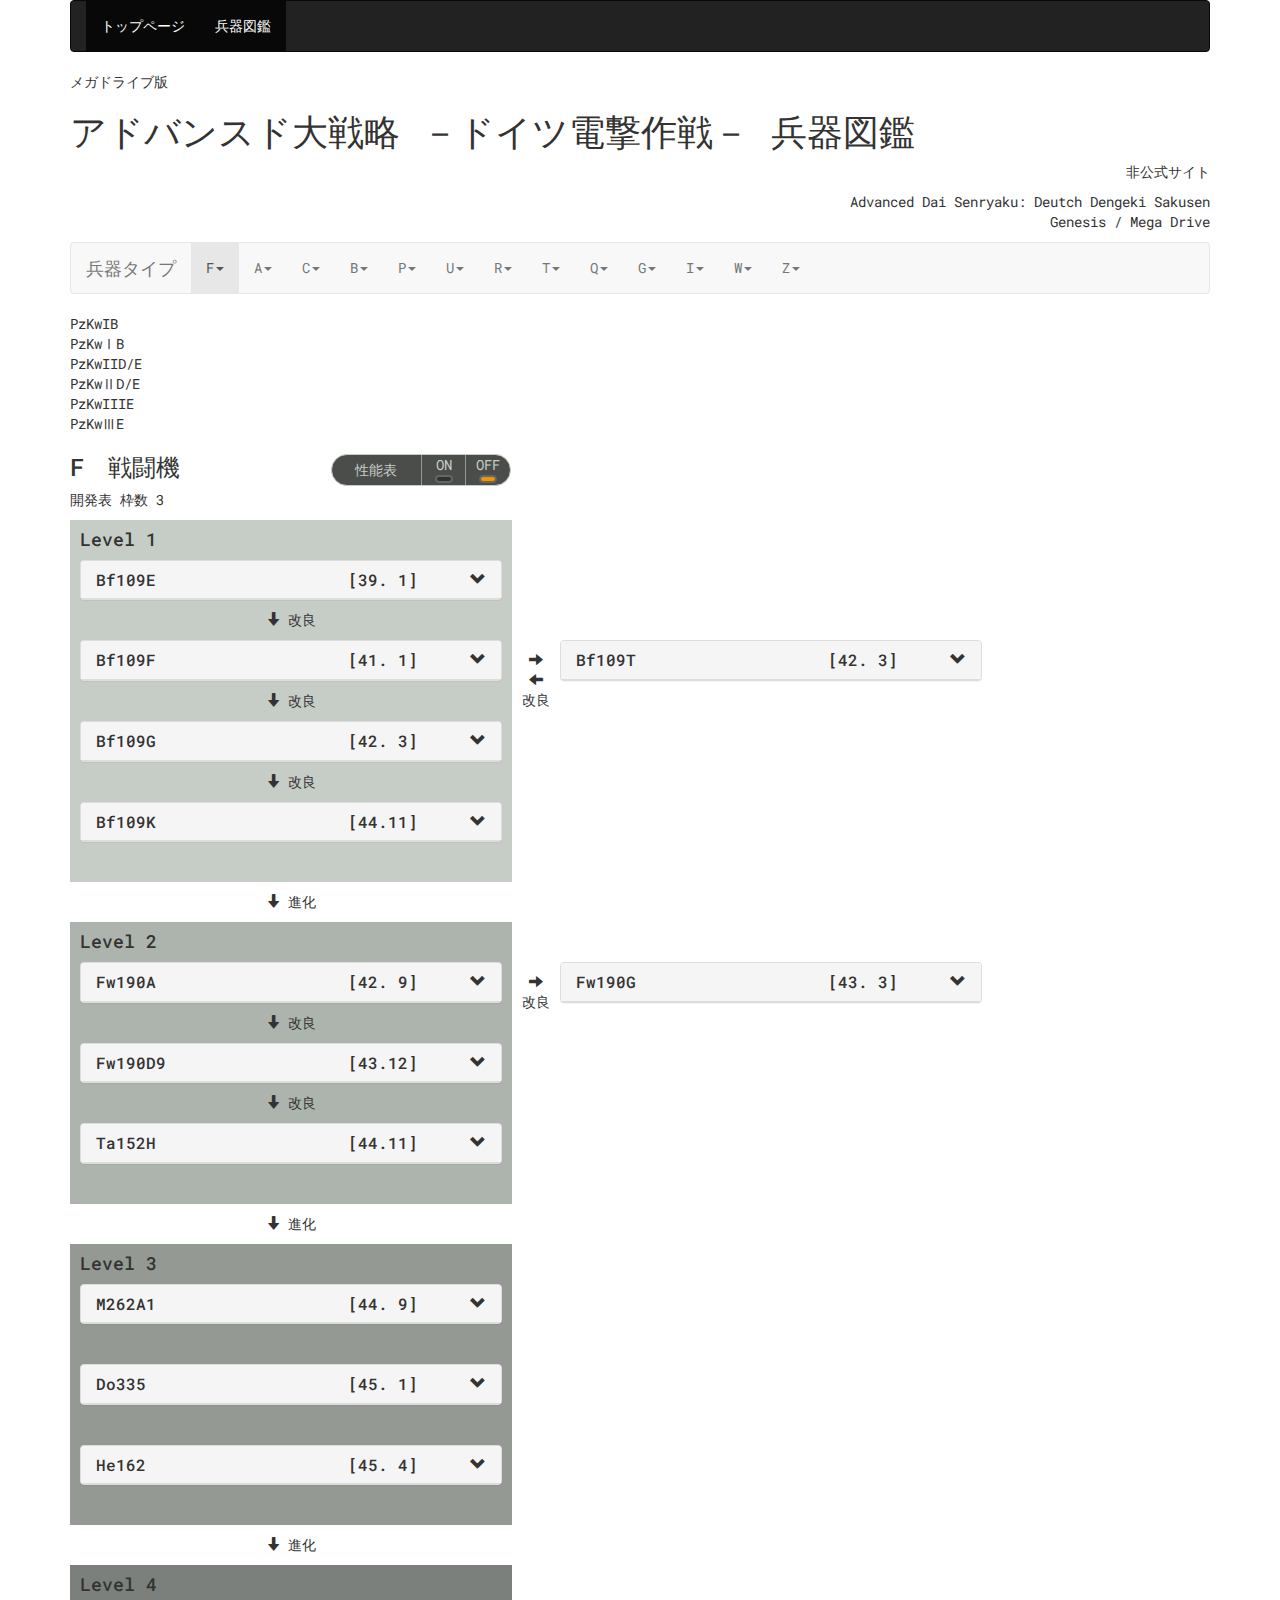
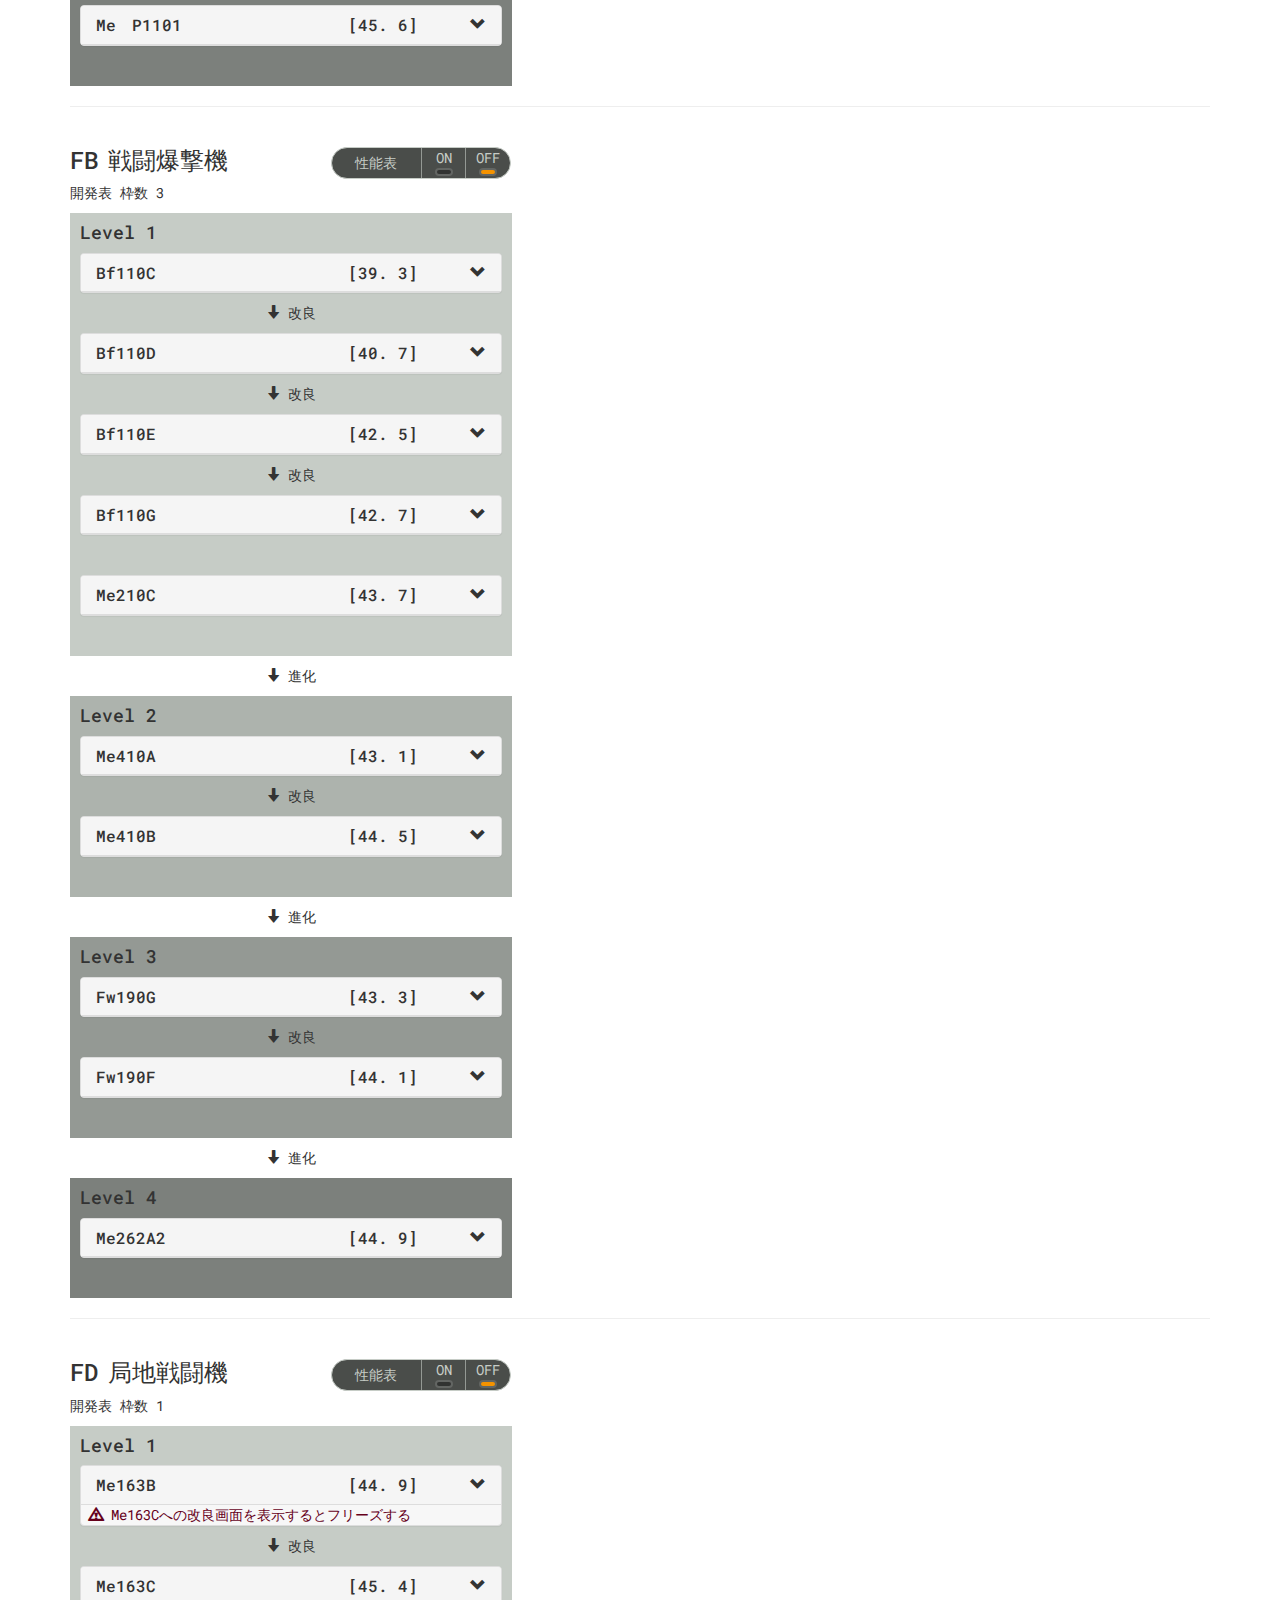
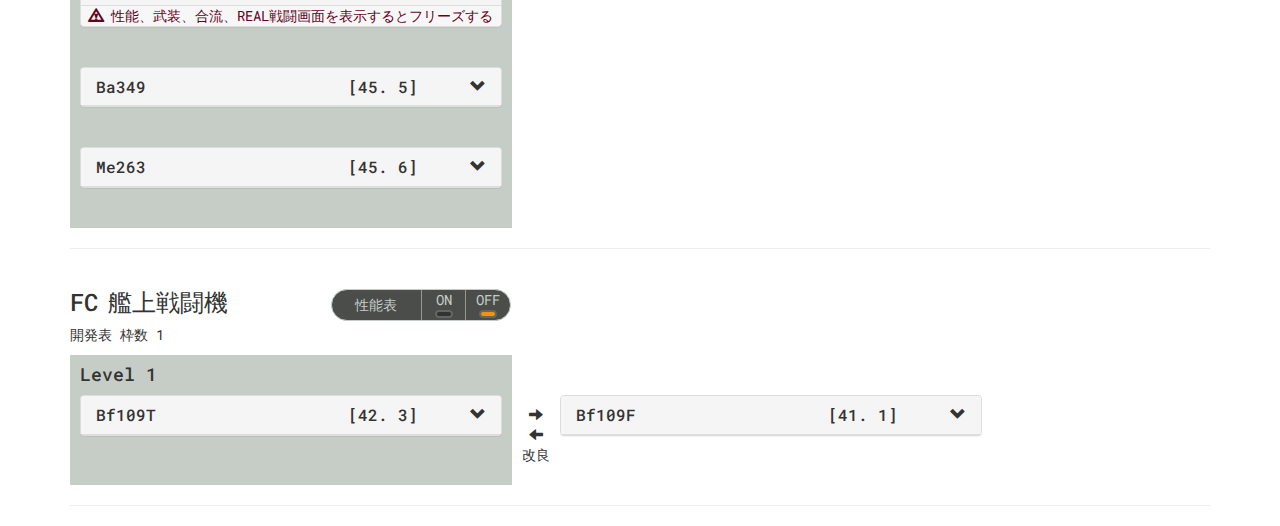
==== index.html @ f9843679 "add global nav" ====
<!DOCTYPE html>
<html lang="ja">
  <head>
    <meta charset="utf-8">
    <meta http-equiv="X-UA-Compatible" content="IE=edge">
    <meta name="viewport" content="width=device-width, initial-scale=1">
    <title>アドバンスド大戦略&nbsp;－ドイツ電撃作戦－&nbsp;兵器図鑑</title>

    <!-- Bootstrap -->
    <!--<link href="css/bootstrap.min.css" rel="stylesheet">-->
    <!-- Latest compiled and minified CSS -->
    <link rel="stylesheet" href="https://maxcdn.bootstrapcdn.com/bootstrap/3.3.7/css/bootstrap.min.css" integrity="sha384-BVYiiSIFeK1dGmJRAkycuHAHRg32OmUcww7on3RYdg4Va+PmSTsz/K68vbdEjh4u" crossorigin="anonymous">
    <!-- Optional theme -->
    <link rel="stylesheet" href="https://maxcdn.bootstrapcdn.com/bootstrap/3.3.7/css/bootstrap-theme.min.css" integrity="sha384-rHyoN1iRsVXV4nD0JutlnGaslCJuC7uwjduW9SVrLvRYooPp2bWYgmgJQIXwl/Sp" crossorigin="anonymous">

    <!-- HTML5 shim and Respond.js for IE8 support of HTML5 elements and media queries -->
    <!-- WARNING: Respond.js doesn't work if you view the page via file:// -->
    <!--[if lt IE 9]>
      <script src="https://oss.maxcdn.com/html5shiv/3.7.3/html5shiv.min.js"></script>
      <script src="https://oss.maxcdn.com/respond/1.4.2/respond.min.js"></script>
    <![endif]-->

    <!-- Google Fonts -->
    <link href='https://fonts.googleapis.com/css?family=Roboto+Mono' rel='stylesheet' type='text/css'>

    <link rel="stylesheet" href="css/stylesheet.css">
  </head>
  <body>
    <header id="header" class="container">

      <nav class="navbar navbar-inverse">
        <div class="navbar-header">
          <button type="button" class="navbar-toggle" data-toggle="collapse" data-target="#maingnavi">
            <span class="sr-only">メニュー</span>
            <span class="icon-bar"></span>
            <span class="icon-bar"></span>
            <span class="icon-bar"></span>
          </button>
        </div>
        <div id="maingnavi" class="collapse navbar-collapse">
          <ul class="nav navbar-nav">
            <li class="active"><a href="#">トップページ</a></li>
            <li class="active"><a href="#">兵器図鑑</a></li>
          </ul>
        </div>
      </nav>

      <p>メガドライブ版<p>
      <h1>アドバンスド大戦略&nbsp;－ドイツ電撃作戦－&nbsp;兵器図鑑</h1>
      <p class="right">非公式サイト</p>
      <p class="right">Advanced Dai Senryaku: Deutch Dengeki Sakusen<br>
      Genesis / Mega Drive</p>
      <nav class="navbar navbar-default">
      <!-- <nav class="navbar navbar-inverse"> -->
        <div class="navbar-header">
          <button type="button" class="navbar-toggle" data-toggle="collapse" data-target="#gnavi">
            <span class="sr-only">メニュー</span>
            <span class="icon-bar"></span>
            <span class="icon-bar"></span>
            <span class="icon-bar"></span>
          </button>
          <!-- <a href="#" class="navbar-brand">兵器タイプ</a> -->
          <span class="navbar-brand">兵器タイプ</span>
        </div>
        <div id="gnavi" class="collapse navbar-collapse">
          <ul class="nav navbar-nav">
            <li class="active">
              <a href="#" class="dropdown-toggle" data-toggle="dropdown"><span class="weapon-tyoe">F</span><b class="caret"></b></a>
                <ul class="dropdown-menu">
                  <li><a href="./index.html#F"><span class="unit-type">F</span>戦闘機</a></li>
                  <li><a href="./index.html#FB"><span class="unit-type">FB</span>戦闘爆撃機</a></li>
                  <li><a href="./index.html#FD"><span class="unit-type">FD</span>局地戦闘機</a></li>
                  <li><a href="./index.html#FC"><span class="unit-type">FC</span>艦上戦闘機</a></li>
                </ul>
              </a>
            </li>
            <li>
              <a href="#" class="dropdown-toggle" data-toggle="dropdown"><span class="weapon-type">A</span><b class="caret"></b></a>
                <ul class="dropdown-menu">
                  <li><a href="./A.html#A"><span class="unit-type">A</span>攻撃機</a></li>
                  <li><a href="./A.html#AC"><span class="unit-type">AC</span>艦上攻撃機</a></li>
                  <li class="divider"></li>
                  <li><a href="./A.html#D"><span class="unit-type">D</span>急降下爆撃機</a></li>
                  <li class="divider"></li>
                  <li class="disabled"><a href="./A.html#V"><span class="unit-type">V</span>雷撃機</a></li>
                  <li class="disabled"><a href="./A.html#VC"><span class="unit-type">VC</span>艦上雷撃機</a></li>
                  <li class="divider"></li>
                  <li><a href="./A.html#H"><span class="unit-type">H</span>ヘリコプター</a></li>
                </ul>
              </a>
            </li>
            <li>
              <a href="#" class="dropdown-toggle" data-toggle="dropdown"><span class="weapon-tyoe">C</span><b class="caret"></b></a>
                <ul class="dropdown-menu">
                  <li><a href="./C.html#C"><span class="unit-type">C</span>輸送機</a></li>
                </ul>
              </a>
            </li>
            <li>
              <a href="#" class="dropdown-toggle" data-toggle="dropdown"><span class="weapon-tyoe">B</span><b class="caret"></b></a>
                <ul class="dropdown-menu">
                  <li><a href="./B.html#B"><span class="unit-type">B</span>爆撃機</a></li>
                  <li><a href="./B.html#BU"><span class="unit-type">BU</span>巡行ミサイル</a></li>
                  <li><a href="./B.html#BR"><span class="unit-type">BR</span>戦略ミサイル</a></li>
                </ul>
              </a>
            </li>
            <li>
              <a href="#" class="dropdown-toggle" data-toggle="dropdown"><span class="weapon-tyoe">P</span><b class="caret"></b></a>
                <ul class="dropdown-menu">
                  <li><a href="./P.html#S"><span class="unit-type">S</span>装甲車</a></li>
                  <li class="divider"></li>
                  <li><a href="./P.html#L"><span class="unit-type">L</span>軽戦車</a></li>
                  <li class="divider"></li>
                  <li><a href="./P.html#P"><span class="unit-type">P</span>戦車</a></li>
                  <li class="disabled"><a href="#PC"><span class="unit-type">PC</span>巡行戦車</a></li>
                  <li class="disabled"><a href="#PI"><span class="unit-type">PI</span>歩兵戦車</a></li>
                  <li><a href="./P.html#JP"><span class="unit-type">JP</span>駆逐戦車</a></li>
                  <li><a href="./P.html#PJ"><span class="unit-type">PJ</span>対戦車自走砲</a></li>
                  <li><a href="./P.html#PF"><span class="unit-type">PF</span>火炎放射戦車</a></li>
                  <li class="divider"></li>
                  <li><a href="./P.html#EP"><span class="unit-type">EP</span>装甲列車</a></li>
                </ul>
              </a>
            </li>
            <li>
              <a href="#" class="dropdown-toggle" data-toggle="dropdown"><span class="weapon-tyoe">U</span><b class="caret"></b></a>
                <ul class="dropdown-menu">
                  <li><a href="./U.html#UG"><span class="unit-type">UG</span>自走重歩兵砲</a></li>
                  <li><a href="./U.html#U"><span class="unit-type">U</span>自走カノン砲</a></li>
                  <li><a href="./U.html#UR"><span class="unit-type">UR</span>自走ロケット</a></li>
                </ul>
              </a>
            </li>
            <li>
              <a href="#" class="dropdown-toggle" data-toggle="dropdown"><span class="weapon-tyoe">R</span><b class="caret"></b></a>
                <ul class="dropdown-menu">
                  <li><a href="./R.html#R"><span class="unit-type">R</span>対空戦車</a></li>
                  <li><a href="./R.html#RU"><span class="unit-type">RU</span>自走高射砲</a></li>
                </ul>
              </a>
            </li>
            <li>
              <a href="#" class="dropdown-toggle" data-toggle="dropdown"><span class="weapon-tyoe">T</span><b class="caret"></b></a>
                <ul class="dropdown-menu">
                  <li><a href="./T.html#T"><span class="unit-type">T</span>輸送車</a></li>
                  <li><a href="./T.html#TH"><span class="unit-type">TH</span>補給車</a></li>
                  <li><a href="./T.html#TK"><span class="unit-type">TK</span>工作車</a></li>
                  <li class="divider"></li>
                  <li><a href="./T.html#E"><span class="unit-type">E</span>列車</a></li>
                </ul>
              </a>
            </li>
            <li>
              <a href="#" class="dropdown-toggle" data-toggle="dropdown"><span class="weapon-tyoe">Q</span><b class="caret"></b></a>
                <ul class="dropdown-menu">
                  <li><a href="./Q.html#QP"><span class="unit-type">QP</span>牽引対戦車砲</a></li>
                  <li><a href="./Q.html#QU"><span class="unit-type">QU</span>牽引カノン砲</a></li>
                  <li><a href="./Q.html#QN"><span class="unit-type">QN</span>牽引ロケット</a></li>
                  <li><a href="./Q.html#QR"><span class="unit-type">QR</span>牽引高射砲</a></li>
                </ul>
              </a>
            </li>
            <li>
              <a href="#" class="dropdown-toggle" data-toggle="dropdown"><span class="weapon-tyoe">G</span><b class="caret"></b></a>
                <ul class="dropdown-menu">
                  <li><a href="./G.html#G"><span class="unit-type">G</span>トーチカ</a></li>
                </ul>
              </a>
            </li>
            <li>
              <a href="#" class="dropdown-toggle" data-toggle="dropdown"><span class="weapon-tyoe">I</span><b class="caret"></b></a>
                <ul class="dropdown-menu">
                  <li><a href="./I.html#I"><span class="unit-type">I</span>歩兵</a></li>
                </ul>
              </a>
            </li>
            <li>
              <a href="#" class="dropdown-toggle" data-toggle="dropdown"><span class="weapon-tyoe">W</span><b class="caret"></b></a>
                <ul class="dropdown-menu">
                  <li><a href="./W.html#W"><span class="unit-type">W</span>水上艦</a></li>
                  <li><a href="./W.html#WC"><span class="unit-type">WC</span>空母</a></li>
                  <li><a href="./W.html#WT"><span class="unit-type">WT</span>揚陸艦</a></li>
                  <li><a href="./W.html#WH"><span class="unit-type">WH</span>補給艦</a></li>
                </ul>
              </a>
            </li>
            <li>
              <a href="#" class="dropdown-toggle" data-toggle="dropdown"><span class="weapon-tyoe">Z</span><b class="caret"></b></a>
                <ul class="dropdown-menu">
                  <li><a href="./Z.html#Z"><span class="unit-type">Z</span>潜水艦</a></li>
                </ul>
              </a>
            </li>
          </ul>
        </div>
      </nav>
    </header>
    <div  class="container">
      <div class="row">
        <main class="col-sm-12 col-md-12">
          PzKwIB<br>
PzKwⅠB<br>
PzKwIID/E<br>
PzKwⅡD/E<br>
PzKwIIIE<br>
PzKwⅢE<br>
          <!-- F  戦闘機 -->
          <section id="F">
            <div class="weapon-tyoe-title-box">
              <div class="weapon-tyoe-title">
                <h3><span class="unit-type-cap">F</span>戦闘機</h3>
              </div>
              <div class="perform-toggle-button">
                <div class="perf-text">性能表</div>
                <div id="performShowF" class="on-text">
                  ON
                  <div class="on-text-light off-light-color">
                  </div>
                </div>
                <div id="performHideF" class="off-text">
                  OFF
                  <div class="off-text-light on-light-color">
                  </div>
                </div>
              </div>
            </div>
            <p>開発表&nbsp;枠数&nbsp;3</p>

            <div class="unit">
              <div class="unit-main level1">
                <h4>Level&nbsp;1</h4>

                <div class="panel panel-default panel-bgcolor">
                  <div class="panel-heading">
                    <h4 class="panel-title">
                      <a data-toggle="collapse" href="#Bf109E">
                        <div class="unit-name">
                          Bf109E
                        </div>
                        <div class="unit-update">
                          [39.&nbsp;1]
                          <span class="glyphicon glyphicon-chevron-down pull-right"></span>
                        </div>
                      </a>
                    </h4>
                  </div>
                  <div id="Bf109E" class="panel-collapse collapse panel-collapse-bgcolor">
                    <div class="panel-body">

                      <div class="float-left unit-img">
                        <img src="./image/Bf109E.png" width="260" height="88" alt="Bf109E">
                      </div>
                      <div class="float-left">
                        <a href="./index.html#F"><span class="unit-type">F</span>戦闘機</a>
                      </div>
                      <table class="float-left">
                        <tboddy>
                          <tr><td class="ability-title">開発費</td><td class="ability-cell">$5000</td></tr>
                          <tr><td class="ability-title">価格</td><td class="ability-cell">$1800</td></tr>
                          <tr><td class="ability-title">耐久</td><td class="ability-cell">対空10u</td></tr>
                        </tboddy>
                      </table>

                    <table class="ability">
                      <tr><td class="ability-title">速度</td><td class="ability-cell">13</td><tr>
                      <tr><td class="ability-title">燃料</td><td class="ability-cell">42</td><tr>
                    </table>
                    <table class="ability">
                      <tr><td class="ability-title">空防御</td><td class="ability-cell">50</td><tr>
                      <tr><td class="ability-title">地防御</td><td class="ability-cell">10</td><tr>
                    </table>
                    <table class="ability">
                      <tr><td class="ability-title">移動</td><td class="ability-cell">航空</td><tr>
                      <tr><td class="ability-title">索敵</td><td class="ability-cell">3h</td><tr>
                      </table>
                      <table>
                        <thead>
                          <tr>
                            <th class="weapon-name">武装</th>
                            <th class="p-cell">対空</th>
                            <th class="p-cell">対甲</div></th>
                            <th class="p-cell">対人</div></th>
                            <th class="p-cell">対艦</div></th>
                            <th class="p-cell">対潜</div></th>
                            <th class="p-cell-short">射程</div></th>
                            <th class="p-cell-short">命中</div></th>
                            <th colspan="4">弾数</div></th>
                          </tr>
                        </thead>
                        <tbody>
                          <tr>
                            <td class="weapon-name">20mmキカンホウ</td>
                            <td class="p-cell">70</td>
                            <td class="p-cell">10</td>
                            <td class="p-cell">23</td>
                            <td class="p-cell">5</td>
                            <td class="p-cell">0</td>
                            <td class="p-cell-short">1</td>
                            <td class="p-cell-short">5</td>
                            <td class="p-cell-short">7</td>
                            <td class="p-cell-short">0</td>
                            <td class="p-cell-short">4</td>
                            <td class="p-cell-short">0</td>
                          </tr>
                          <tr>
                            <td class="weapon-name">250kgバクダン</td>
                            <td class="p-cell">0</td>
                            <td class="p-cell">25</td>
                            <td class="p-cell">40</td>
                            <td class="p-cell">10</td>
                            <td class="p-cell">0</td>
                            <td class="p-cell-short">1</td>
                            <td class="p-cell-short">0</td>
                            <td class="p-cell-short">0</td>
                            <td class="p-cell-short">0</td>
                            <td class="p-cell-short">1</td>
                            <td class="p-cell-short">0</td>
                          </tr>
                          <tr class="not-weapon">
                            <td class="weapon-name">NOT</td>
                            <td class="p-cell">0</td>
                            <td class="p-cell">0</td>
                            <td class="p-cell">0</td>
                            <td class="p-cell">0</td>
                            <td class="p-cell">0</td>
                            <td class="p-cell-short">0</td>
                            <td class="p-cell-short">0</td>
                            <td class="p-cell-short">0</td>
                            <td class="p-cell-short">0</td>
                            <td class="p-cell-short">0</td>
                            <td class="p-cell-short">0</td>
                          </tr>
                          <tr class="not-weapon">
                            <td class="weapon-name">NOT</td>
                            <td class="p-cell">0</td>
                            <td class="p-cell">0</td>
                            <td class="p-cell">0</td>
                            <td class="p-cell">0</td>
                            <td class="p-cell">0</td>
                            <td class="p-cell-short">0</td>
                            <td class="p-cell-short">0</td>
                            <td class="p-cell-short">0</td>
                            <td class="p-cell-short">0</td>
                            <td class="p-cell-short">0</td>
                            <td class="p-cell-short">0</td>
                          </tr>
                        </tbody>
                      </table>
                    </div>
                  </div>
                </div>

                <div class="arrow-imp">
                  <i class="glyphicon glyphicon-arrow-down"></i>&nbsp;改良
                </div>
              </div>
            </div>

            <div class="unit">
              <div class="unit-main level1">

                <div class="panel panel-default panel-bgcolor">
                  <div class="panel-heading">
                    <h4 class="panel-title">
                      <a data-toggle="collapse" href="#Bf109F">
                        <div class="unit-name">
                          Bf109F
                        </div>
                        <div class="unit-update">
                          [41.&nbsp;1]
                          <span class="glyphicon glyphicon-chevron-down pull-right"></span>
                        </div>
                      </a>
                    </h4>
                  </div>
                  <div id="Bf109F" class="panel-collapse collapse panel-collapse-bgcolor">
                    <div class="panel-body">

                      <div class="float-left unit-img">
                        <img src="./image/Bf109F.png" width="260" height="88" alt="Bf109F">
                      </div>
                      <div class="float-left">
                        <a href="./index.html#F"><span class="unit-type">F</span>戦闘機</a>
                      </div>
                      <table class="float-left">
                        <tboddy>
                          <tr><td class="ability-title">開発費</td><td class="ability-cell">$1500</td></tr>
                          <tr><td class="ability-title">価格</td><td class="ability-cell">$1900</td></tr>
                          <tr><td class="ability-title">耐久</td><td class="ability-cell">対空10u</td></tr>
                        </tboddy>
                      </table>

                    <table class="ability">
                      <tr><td class="ability-title">速度</td><td class="ability-cell">14</td><tr>
                      <tr><td class="ability-title">燃料</td><td class="ability-cell">48</td><tr>
                    </table>
                    <table class="ability">
                      <tr><td class="ability-title">空防御</td><td class="ability-cell">60</td><tr>
                      <tr><td class="ability-title">地防御</td><td class="ability-cell">10</td><tr>
                    </table>
                    <table class="ability">
                      <tr><td class="ability-title">移動</td><td class="ability-cell">航空</td><tr>
                      <tr><td class="ability-title">索敵</td><td class="ability-cell">3h</td><tr>
                      </table>
                      <table>
                        <thead>
                          <tr>
                            <th class="weapon-name">武装</th>
                            <th class="p-cell">対空</th>
                            <th class="p-cell">対甲</div></th>
                            <th class="p-cell">対人</div></th>
                            <th class="p-cell">対艦</div></th>
                            <th class="p-cell">対潜</div></th>
                            <th class="p-cell-short">射程</div></th>
                            <th class="p-cell-short">命中</div></th>
                            <th colspan="4">弾数</div></th>
                          </tr>
                        </thead>
                        <tbody>
                          <tr>
                            <td class="weapon-name">15mmキカンホウ</td>
                            <td class="p-cell">60</td>
                            <td class="p-cell">8</td>
                            <td class="p-cell">15</td>
                            <td class="p-cell">3</td>
                            <td class="p-cell">0</td>
                            <td class="p-cell-short">1</td>
                            <td class="p-cell-short">5</td>
                            <td class="p-cell-short">11</td>
                            <td class="p-cell-short">6</td>
                            <td class="p-cell-short">6</td>
                            <td class="p-cell-short">0</td>
                          </tr>
                          <tr>
                            <td class="weapon-name">250kgバクダン</td>
                            <td class="p-cell">0</td>
                            <td class="p-cell">25</td>
                            <td class="p-cell">40</td>
                            <td class="p-cell">10</td>
                            <td class="p-cell">0</td>
                            <td class="p-cell-short">1</td>
                            <td class="p-cell-short">0</td>
                            <td class="p-cell-short">0</td>
                            <td class="p-cell-short">0</td>
                            <td class="p-cell-short">1</td>
                            <td class="p-cell-short">0</td>
                          </tr>
                          <tr class="not-weapon">
                            <td class="weapon-name">NOT</td>
                            <td class="p-cell">0</td>
                            <td class="p-cell">0</td>
                            <td class="p-cell">0</td>
                            <td class="p-cell">0</td>
                            <td class="p-cell">0</td>
                            <td class="p-cell-short">0</td>
                            <td class="p-cell-short">0</td>
                            <td class="p-cell-short">0</td>
                            <td class="p-cell-short">0</td>
                            <td class="p-cell-short">0</td>
                            <td class="p-cell-short">0</td>
                          </tr>
                          <tr>
                            <td class="weapon-name">タンク</td>
                            <td class="p-cell">0</td>
                            <td class="p-cell">0</td>
                            <td class="p-cell">0</td>
                            <td class="p-cell">0</td>
                            <td class="p-cell">0</td>
                            <td class="p-cell-short">0</td>
                            <td class="p-cell-short">0</td>
                            <td class="p-cell-short">0</td>
                            <td class="p-cell-short">1</td>
                            <td class="p-cell-short">0</td>
                            <td class="p-cell-short">0</td>
                          </tr>
                        </tbody>
                      </table>
                    </div>
                  </div>
                </div>

                <div class="arrow-imp">
                  <i class="glyphicon glyphicon-arrow-down"></i>&nbsp;改良
                </div>

                <div class="panel panel-default panel-bgcolor">
                  <div class="panel-heading">
                    <h4 class="panel-title">
                      <a data-toggle="collapse" href="#Bf109G">
                        <div class="unit-name">
                          Bf109G
                        </div>
                        <div class="unit-update">
                          [42.&nbsp;3]
                          <span class="glyphicon glyphicon-chevron-down pull-right"></span>
                        </div>
                      </a>
                    </h4>
                  </div>
                  <div id="Bf109G" class="panel-collapse collapse panel-collapse-bgcolor">
                    <div class="panel-body">

                      <div class="float-left unit-img">
                        <img src="./image/Bf109G.png" width="260" height="88" alt="Bf109G">
                      </div>
                      <div class="float-left">
                        <a href="./index.html#F"><span class="unit-type">F</span>戦闘機</a>
                      </div>
                      <table class="float-left">
                        <tboddy>
                          <tr><td class="ability-title">開発費</td><td class="ability-cell">$1000</td></tr>
                          <tr><td class="ability-title">価格</td><td class="ability-cell">$2000</td></tr>
                          <tr><td class="ability-title">耐久</td><td class="ability-cell">対空10u</td></tr>
                        </tboddy>
                      </table>

                    <table class="ability">
                      <tr><td class="ability-title">速度</td><td class="ability-cell">14</td><tr>
                      <tr><td class="ability-title">燃料</td><td class="ability-cell">54</td><tr>
                    </table>
                    <table class="ability">
                      <tr><td class="ability-title">空防御</td><td class="ability-cell">60</td><tr>
                      <tr><td class="ability-title">地防御</td><td class="ability-cell">10</td><tr>
                    </table>
                    <table class="ability">
                      <tr><td class="ability-title">移動</td><td class="ability-cell">航空</td><tr>
                      <tr><td class="ability-title">索敵</td><td class="ability-cell">3h</td><tr>
                      </table>
                      <table>
                        <thead>
                          <tr>
                            <th class="weapon-name">武装</th>
                            <th class="p-cell">対空</th>
                            <th class="p-cell">対甲</div></th>
                            <th class="p-cell">対人</div></th>
                            <th class="p-cell">対艦</div></th>
                            <th class="p-cell">対潜</div></th>
                            <th class="p-cell-short">射程</div></th>
                            <th class="p-cell-short">命中</div></th>
                            <th colspan="4">弾数</div></th>
                          </tr>
                        </thead>
                        <tbody>
                          <tr>
                            <td class="weapon-name">20mmキカンホウ</td>
                            <td class="p-cell">70</td>
                            <td class="p-cell">10</td>
                            <td class="p-cell">20</td>
                            <td class="p-cell">5</td>
                            <td class="p-cell">0</td>
                            <td class="p-cell-short">1</td>
                            <td class="p-cell-short">5</td>
                            <td class="p-cell-short">8</td>
                            <td class="p-cell-short">4</td>
                            <td class="p-cell-short">4</td>
                            <td class="p-cell-short">0</td>
                          </tr>
                          <tr>
                            <td class="weapon-name">250kgバクダン</td>
                            <td class="p-cell">0</td>
                            <td class="p-cell">25</td>
                            <td class="p-cell">40</td>
                            <td class="p-cell">10</td>
                            <td class="p-cell">0</td>
                            <td class="p-cell-short">1</td>
                            <td class="p-cell-short">0</td>
                            <td class="p-cell-short">0</td>
                            <td class="p-cell-short">0</td>
                            <td class="p-cell-short">1</td>
                            <td class="p-cell-short">0</td>
                          </tr>
                          <tr class="not-weapon">
                            <td class="weapon-name">NOT</td>
                            <td class="p-cell">0</td>
                            <td class="p-cell">0</td>
                            <td class="p-cell">0</td>
                            <td class="p-cell">0</td>
                            <td class="p-cell">0</td>
                            <td class="p-cell-short">0</td>
                            <td class="p-cell-short">0</td>
                            <td class="p-cell-short">0</td>
                            <td class="p-cell-short">0</td>
                            <td class="p-cell-short">0</td>
                            <td class="p-cell-short">0</td>
                          </tr>
                          <tr>
                            <td class="weapon-name">タンク</td>
                            <td class="p-cell">0</td>
                            <td class="p-cell">0</td>
                            <td class="p-cell">0</td>
                            <td class="p-cell">0</td>
                            <td class="p-cell">0</td>
                            <td class="p-cell-short">0</td>
                            <td class="p-cell-short">0</td>
                            <td class="p-cell-short">0</td>
                            <td class="p-cell-short">1</td>
                            <td class="p-cell-short">0</td>
                            <td class="p-cell-short">0</td>
                          </tr>
                        </tbody>
                      </table>
                    </div>
                  </div>
                </div>

                <div class="arrow-imp">
                  <i class="glyphicon glyphicon-arrow-down"></i>&nbsp;改良
                </div>

                <div class="panel panel-default panel-bgcolor">
                  <div class="panel-heading">
                    <h4 class="panel-title">
                      <a data-toggle="collapse" href="#Bf109K">
                        <div class="unit-name">
                          Bf109K
                        </div>
                        <div class="unit-update">
                          [44.11]
                          <span class="glyphicon glyphicon-chevron-down pull-right"></span>
                        </div>
                      </a>
                    </h4>
                  </div>
                  <div id="Bf109K" class="panel-collapse collapse panel-collapse-bgcolor">
                    <div class="panel-body">

                      <div class="float-left unit-img">
                        <img src="./image/Bf109K.png" width="260" height="88" alt="Bf109K">
                      </div>
                      <div class="float-left">
                        <a href="./index.html#F"><span class="unit-type">F</span>戦闘機</a>
                      </div>
                      <table class="float-left">
                        <tboddy>
                          <tr><td class="ability-title">開発費</td><td class="ability-cell">$2000</td></tr>
                          <tr><td class="ability-title">価格</td><td class="ability-cell">$2200</td></tr>
                          <tr><td class="ability-title">耐久</td><td class="ability-cell">対空10u</td></tr>
                        </tboddy>
                      </table>

                    <table class="ability">
                      <tr><td class="ability-title">速度</td><td class="ability-cell">15</td><tr>
                      <tr><td class="ability-title">燃料</td><td class="ability-cell">54</td><tr>
                    </table>
                    <table class="ability">
                      <tr><td class="ability-title">空防御</td><td class="ability-cell">72</td><tr>
                      <tr><td class="ability-title">地防御</td><td class="ability-cell">10</td><tr>
                    </table>
                    <table class="ability">
                      <tr><td class="ability-title">移動</td><td class="ability-cell">航空</td><tr>
                      <tr><td class="ability-title">索敵</td><td class="ability-cell">3h</td><tr>
                      </table>
                      <table>
                        <thead>
                          <tr>
                            <th class="weapon-name">武装</th>
                            <th class="p-cell">対空</th>
                            <th class="p-cell">対甲</div></th>
                            <th class="p-cell">対人</div></th>
                            <th class="p-cell">対艦</div></th>
                            <th class="p-cell">対潜</div></th>
                            <th class="p-cell-short">射程</div></th>
                            <th class="p-cell-short">命中</div></th>
                            <th colspan="4">弾数</div></th>
                          </tr>
                        </thead>
                        <tbody>
                          <tr>
                            <td class="weapon-name">30mmキカンホウ</td>
                            <td class="p-cell">80</td>
                            <td class="p-cell">15</td>
                            <td class="p-cell">20</td>
                            <td class="p-cell">8</td>
                            <td class="p-cell">0</td>
                            <td class="p-cell-short">1</td>
                            <td class="p-cell-short">5</td>
                            <td class="p-cell-short">6</td>
                            <td class="p-cell-short">3</td>
                            <td class="p-cell-short">3</td>
                            <td class="p-cell-short">0</td>
                          </tr>
                          <tr>
                            <td class="weapon-name">250kgバクダン</td>
                            <td class="p-cell">0</td>
                            <td class="p-cell">25</td>
                            <td class="p-cell">40</td>
                            <td class="p-cell">10</td>
                            <td class="p-cell">0</td>
                            <td class="p-cell-short">1</td>
                            <td class="p-cell-short">0</td>
                            <td class="p-cell-short">0</td>
                            <td class="p-cell-short">0</td>
                            <td class="p-cell-short">1</td>
                            <td class="p-cell-short">0</td>
                          </tr>
                          <tr class="not-weapon">
                            <td class="weapon-name">NOT</td>
                            <td class="p-cell">0</td>
                            <td class="p-cell">0</td>
                            <td class="p-cell">0</td>
                            <td class="p-cell">0</td>
                            <td class="p-cell">0</td>
                            <td class="p-cell-short">0</td>
                            <td class="p-cell-short">0</td>
                            <td class="p-cell-short">0</td>
                            <td class="p-cell-short">0</td>
                            <td class="p-cell-short">0</td>
                            <td class="p-cell-short">0</td>
                          </tr>
                          <tr>
                            <td class="weapon-name">タンク</td>
                            <td class="p-cell">0</td>
                            <td class="p-cell">0</td>
                            <td class="p-cell">0</td>
                            <td class="p-cell">0</td>
                            <td class="p-cell">0</td>
                            <td class="p-cell-short">0</td>
                            <td class="p-cell-short">0</td>
                            <td class="p-cell-short">0</td>
                            <td class="p-cell-short">1</td>
                            <td class="p-cell-short">0</td>
                            <td class="p-cell-short">0</td>
                          </tr>
                        </tbody>
                      </table>
                    </div>
                  </div>
                </div>

                <div class="arrow-imp">
                  &nbsp;
                </div>
              </div>

              <div class="unit-separate">
                <i class="glyphicon glyphicon-arrow-right"></i><br>
                <i class="glyphicon glyphicon-arrow-left"></i>
                <p>改良</p>
              </div>

              <div class="unit-improvement">
                <div class="panel panel-default panel-bgcolor">
                  <div class="panel-heading">
                    <h4 class="panel-title">
                      <a data-toggle="collapse" href="#Bf109Ti1">
                        <div class="unit-name">
                          Bf109T
                        </div>
                        <div class="unit-update">
                          [42.&nbsp;3]
                          <span class="glyphicon glyphicon-chevron-down pull-right"></span>
                        </div>
                      </a>
                    </h4>
                  </div>
                  <div id="Bf109Ti1" class="panel-collapse collapse panel-collapse-bgcolor">
                    <div class="panel-body">

                      <div class="float-left unit-img">
                        <img src="./image/Bf109T.png" width="260" height="88" alt="Bf109T">
                      </div>
                      <div class="float-left">
                        <a href="./index.html#FC"><span class="unit-type">FC</span>艦上戦闘機</a>
                      </div>
                      <table class="float-left">
                        <tboddy>
                          <tr><td class="ability-title">開発費</td><td class="ability-cell">$3000</td></tr>
                          <tr><td class="ability-title">価格</td><td class="ability-cell">$1800</td></tr>
                          <tr><td class="ability-title">耐久</td><td class="ability-cell">対空10u</td></tr>
                        </tboddy>
                      </table>

                    <table class="ability">
                      <tr><td class="ability-title">速度</td><td class="ability-cell">14</td><tr>
                      <tr><td class="ability-title">燃料</td><td class="ability-cell">42</td><tr>
                    </table>
                    <table class="ability">
                      <tr><td class="ability-title">空防御</td><td class="ability-cell">60</td><tr>
                      <tr><td class="ability-title">地防御</td><td class="ability-cell">10</td><tr>
                    </table>
                    <table class="ability">
                      <tr><td class="ability-title">移動</td><td class="ability-cell">航空</td><tr>
                      <tr><td class="ability-title">索敵</td><td class="ability-cell">3h</td><tr>
                      </table>
                      <table>
                        <thead>
                          <tr>
                            <th class="weapon-name">武装</th>
                            <th class="p-cell">対空</th>
                            <th class="p-cell">対甲</div></th>
                            <th class="p-cell">対人</div></th>
                            <th class="p-cell">対艦</div></th>
                            <th class="p-cell">対潜</div></th>
                            <th class="p-cell-short">射程</div></th>
                            <th class="p-cell-short">命中</div></th>
                            <th colspan="4">弾数</div></th>
                          </tr>
                        </thead>
                        <tbody>
                          <tr>
                            <td class="weapon-name">20mmキカンホウ</td>
                            <td class="p-cell">60</td>
                            <td class="p-cell">10</td>
                            <td class="p-cell">23</td>
                            <td class="p-cell">5</td>
                            <td class="p-cell">0</td>
                            <td class="p-cell-short">1</td>
                            <td class="p-cell-short">5</td>
                            <td class="p-cell-short">11</td>
                            <td class="p-cell-short">0</td>
                            <td class="p-cell-short">6</td>
                            <td class="p-cell-short">0</td>
                          </tr>
                          <tr>
                            <td class="weapon-name">250kgバクダン</td>
                            <td class="p-cell">0</td>
                            <td class="p-cell">25</td>
                            <td class="p-cell">40</td>
                            <td class="p-cell">10</td>
                            <td class="p-cell">0</td>
                            <td class="p-cell-short">1</td>
                            <td class="p-cell-short">0</td>
                            <td class="p-cell-short">0</td>
                            <td class="p-cell-short">0</td>
                            <td class="p-cell-short">1</td>
                            <td class="p-cell-short">0</td>
                          </tr>
                          <tr class="not-weapon">
                            <td class="weapon-name">NOT</td>
                            <td class="p-cell">0</td>
                            <td class="p-cell">0</td>
                            <td class="p-cell">0</td>
                            <td class="p-cell">0</td>
                            <td class="p-cell">0</td>
                            <td class="p-cell-short">0</td>
                            <td class="p-cell-short">0</td>
                            <td class="p-cell-short">0</td>
                            <td class="p-cell-short">0</td>
                            <td class="p-cell-short">0</td>
                            <td class="p-cell-short">0</td>
                          </tr>
                          <tr class="not-weapon">
                            <td class="weapon-name">NOT</td>
                            <td class="p-cell">0</td>
                            <td class="p-cell">0</td>
                            <td class="p-cell">0</td>
                            <td class="p-cell">0</td>
                            <td class="p-cell">0</td>
                            <td class="p-cell-short">0</td>
                            <td class="p-cell-short">0</td>
                            <td class="p-cell-short">0</td>
                            <td class="p-cell-short">0</td>
                            <td class="p-cell-short">0</td>
                            <td class="p-cell-short">0</td>
                          </tr>
                        </tbody>
                      </table>
                    </div>
                  </div>
                </div>

              </div>
            </div>

            <div class="unit">
              <div class="unit-main">
                <div class="evolution">
                  <i class="glyphicon glyphicon-arrow-down"></i>&nbsp;進化
                </div>
              </div>
            </div>

            <div class="unit">
              <div class="unit-main level2">
                <h4>Level&nbsp;2</h4>

                <div class="panel panel-default panel-bgcolor">
                  <div class="panel-heading">
                    <h4 class="panel-title">
                      <a data-toggle="collapse" href="#Fw190A">
                        <div class="unit-name">
                          Fw190A
                        </div>
                        <div class="unit-update">
                          [42.&nbsp;9]
                          <span class="glyphicon glyphicon-chevron-down pull-right"></span>
                        </div>
                      </a>
                    </h4>
                  </div>
                  <div id="Fw190A" class="panel-collapse collapse panel-collapse-bgcolor">
                    <div class="panel-body">

                      <div class="float-left unit-img">
                        <img src="./image/Fw190A.png" width="260" height="88" alt="Fw190A">
                      </div>
                      <div class="float-left">
                        <a href="./index.html#F"><span class="unit-type">F</span>戦闘機</a>
                      </div>
                      <table class="float-left">
                        <tboddy>
                          <tr><td class="ability-title">開発費</td><td class="ability-cell">$6000</td></tr>
                          <tr><td class="ability-title">価格</td><td class="ability-cell">$2400</td></tr>
                          <tr><td class="ability-title">耐久</td><td class="ability-cell">対空10u</td></tr>
                        </tboddy>
                      </table>

                    <table class="ability">
                      <tr><td class="ability-title">速度</td><td class="ability-cell">14</td><tr>
                      <tr><td class="ability-title">燃料</td><td class="ability-cell">78</td><tr>
                    </table>
                    <table class="ability">
                      <tr><td class="ability-title">空防御</td><td class="ability-cell">70</td><tr>
                      <tr><td class="ability-title">地防御</td><td class="ability-cell">15</td><tr>
                    </table>
                    <table class="ability">
                      <tr><td class="ability-title">移動</td><td class="ability-cell">航空</td><tr>
                      <tr><td class="ability-title">索敵</td><td class="ability-cell">3h</td><tr>
                      </table>
                      <table>
                        <thead>
                          <tr>
                            <th class="weapon-name">武装</th>
                            <th class="p-cell">対空</th>
                            <th class="p-cell">対甲</div></th>
                            <th class="p-cell">対人</div></th>
                            <th class="p-cell">対艦</div></th>
                            <th class="p-cell">対潜</div></th>
                            <th class="p-cell-short">射程</div></th>
                            <th class="p-cell-short">命中</div></th>
                            <th colspan="4">弾数</div></th>
                          </tr>
                        </thead>
                        <tbody>
                          <tr>
                            <td class="weapon-name">20mmキカンホウ</td>
                            <td class="p-cell">100</td>
                            <td class="p-cell">10</td>
                            <td class="p-cell">20</td>
                            <td class="p-cell">5</td>
                            <td class="p-cell">0</td>
                            <td class="p-cell-short">1</td>
                            <td class="p-cell-short">6</td>
                            <td class="p-cell-short">8</td>
                            <td class="p-cell-short">4</td>
                            <td class="p-cell-short">4</td>
                            <td class="p-cell-short">0</td>
                          </tr>
                          <tr>
                            <td class="weapon-name">250kgバクダン</td>
                            <td class="p-cell">0</td>
                            <td class="p-cell">25</td>
                            <td class="p-cell">40</td>
                            <td class="p-cell">10</td>
                            <td class="p-cell">0</td>
                            <td class="p-cell-short">1</td>
                            <td class="p-cell-short">0</td>
                            <td class="p-cell-short">0</td>
                            <td class="p-cell-short">0</td>
                            <td class="p-cell-short">1</td>
                            <td class="p-cell-short">0</td>
                          </tr>
                          <tr class="not-weapon">
                            <td class="weapon-name">NOT</td>
                            <td class="p-cell">0</td>
                            <td class="p-cell">0</td>
                            <td class="p-cell">0</td>
                            <td class="p-cell">0</td>
                            <td class="p-cell">0</td>
                            <td class="p-cell-short">0</td>
                            <td class="p-cell-short">0</td>
                            <td class="p-cell-short">0</td>
                            <td class="p-cell-short">0</td>
                            <td class="p-cell-short">0</td>
                            <td class="p-cell-short">0</td>
                          </tr>
                          <tr>
                            <td class="weapon-name">タンク</td>
                            <td class="p-cell">0</td>
                            <td class="p-cell">0</td>
                            <td class="p-cell">0</td>
                            <td class="p-cell">0</td>
                            <td class="p-cell">0</td>
                            <td class="p-cell-short">0</td>
                            <td class="p-cell-short">0</td>
                            <td class="p-cell-short">0</td>
                            <td class="p-cell-short">1</td>
                            <td class="p-cell-short">0</td>
                            <td class="p-cell-short">0</td>
                          </tr>
                        </tbody>
                      </table>
                    </div>
                  </div>
                </div>

                <div class="arrow-imp">
                  <i class="glyphicon glyphicon-arrow-down"></i>&nbsp;改良
                </div>
              <!-- </div>
            </div>

            <div class="unit">
              <div class="unit-main level2"> -->

                <div class="panel panel-default panel-bgcolor">
                  <div class="panel-heading">
                    <h4 class="panel-title">
                      <a data-toggle="collapse" href="#Fw190D9">
                        <div class="unit-name">
                          Fw190D9
                        </div>
                        <div class="unit-update">
                          [43.12]
                          <span class="glyphicon glyphicon-chevron-down pull-right"></span>
                        </div>
                      </a>
                    </h4>
                  </div>
                  <div id="Fw190D9" class="panel-collapse collapse panel-collapse-bgcolor">
                    <div class="panel-body">

                      <div class="float-left unit-img">
                        <img src="./image/Fw190D9.png" width="260" height="88" alt="Fw190D9">
                      </div>
                      <div class="float-left">
                        <a href="./index.html#F"><span class="unit-type">F</span>戦闘機</a>
                      </div>
                      <table class="float-left">
                        <tboddy>
                          <tr><td class="ability-title">開発費</td><td class="ability-cell">$2000</td></tr>
                          <tr><td class="ability-title">価格</td><td class="ability-cell">$2700</td></tr>
                          <tr><td class="ability-title">耐久</td><td class="ability-cell">対空10u</td></tr>
                        </tboddy>
                      </table>

                    <table class="ability">
                      <tr><td class="ability-title">速度</td><td class="ability-cell">15</td><tr>
                      <tr><td class="ability-title">燃料</td><td class="ability-cell">60</td><tr>
                    </table>
                    <table class="ability">
                      <tr><td class="ability-title">空防御</td><td class="ability-cell">75</td><tr>
                      <tr><td class="ability-title">地防御</td><td class="ability-cell">15</td><tr>
                    </table>
                    <table class="ability">
                      <tr><td class="ability-title">移動</td><td class="ability-cell">航空</td><tr>
                      <tr><td class="ability-title">索敵</td><td class="ability-cell">3h</td><tr>
                      </table>
                      <table>
                        <thead>
                          <tr>
                            <th class="weapon-name">武装</th>
                            <th class="p-cell">対空</th>
                            <th class="p-cell">対甲</div></th>
                            <th class="p-cell">対人</div></th>
                            <th class="p-cell">対艦</div></th>
                            <th class="p-cell">対潜</div></th>
                            <th class="p-cell-short">射程</div></th>
                            <th class="p-cell-short">命中</div></th>
                            <th colspan="4">弾数</div></th>
                          </tr>
                        </thead>
                        <tbody>
                          <tr>
                            <td class="weapon-name">20mmキカンホウ</td>
                            <td class="p-cell">120</td>
                            <td class="p-cell">10</td>
                            <td class="p-cell">23</td>
                            <td class="p-cell">5</td>
                            <td class="p-cell">0</td>
                            <td class="p-cell-short">1</td>
                            <td class="p-cell-short">6</td>
                            <td class="p-cell-short">13</td>
                            <td class="p-cell-short">7</td>
                            <td class="p-cell-short">7</td>
                            <td class="p-cell-short">0</td>
                          </tr>
                          <tr>
                            <td class="weapon-name">250kgバクダン</td>
                            <td class="p-cell">0</td>
                            <td class="p-cell">25</td>
                            <td class="p-cell">40</td>
                            <td class="p-cell">10</td>
                            <td class="p-cell">0</td>
                            <td class="p-cell-short">1</td>
                            <td class="p-cell-short">0</td>
                            <td class="p-cell-short">0</td>
                            <td class="p-cell-short">0</td>
                            <td class="p-cell-short">2</td>
                            <td class="p-cell-short">0</td>
                          </tr>
                          <tr class="not-weapon">
                            <td class="weapon-name">NOT</td>
                            <td class="p-cell">0</td>
                            <td class="p-cell">0</td>
                            <td class="p-cell">0</td>
                            <td class="p-cell">0</td>
                            <td class="p-cell">0</td>
                            <td class="p-cell-short">0</td>
                            <td class="p-cell-short">0</td>
                            <td class="p-cell-short">0</td>
                            <td class="p-cell-short">0</td>
                            <td class="p-cell-short">0</td>
                            <td class="p-cell-short">0</td>
                          </tr>
                          <tr>
                            <td class="weapon-name">タンク</td>
                            <td class="p-cell">0</td>
                            <td class="p-cell">0</td>
                            <td class="p-cell">0</td>
                            <td class="p-cell">0</td>
                            <td class="p-cell">0</td>
                            <td class="p-cell-short">0</td>
                            <td class="p-cell-short">0</td>
                            <td class="p-cell-short">0</td>
                            <td class="p-cell-short">1</td>
                            <td class="p-cell-short">0</td>
                            <td class="p-cell-short">0</td>
                          </tr>
                        </tbody>
                      </table>
                    </div>
                  </div>
                </div>

                <div class="arrow-imp">
                  <i class="glyphicon glyphicon-arrow-down"></i>&nbsp;改良
                </div>
              <!-- </div>
            </div>
            <div class="unit">
              <div class="unit-main level2"> -->

                <div class="panel panel-default panel-bgcolor">
                  <div class="panel-heading">
                    <h4 class="panel-title">
                      <a data-toggle="collapse" href="#Ta152H">
                        <div class="unit-name">
                          Ta152H
                        </div>
                        <div class="unit-update">
                          [44.11]
                          <span class="glyphicon glyphicon-chevron-down pull-right"></span>
                        </div>
                      </a>
                    </h4>
                  </div>
                  <div id="Ta152H" class="panel-collapse collapse panel-collapse-bgcolor">
                    <div class="panel-body">

                      <div class="float-left unit-img">
                        <img src="./image/Ta152H.png" width="260" height="88" alt="Ta152H">
                      </div>
                      <div class="float-left">
                        <a href="./index.html#F"><span class="unit-type">F</span>戦闘機</a>
                      </div>
                      <table class="float-left">
                        <tboddy>
                          <tr><td class="ability-title">開発費</td><td class="ability-cell">$1500</td></tr>
                          <tr><td class="ability-title">価格</td><td class="ability-cell">$3000</td></tr>
                          <tr><td class="ability-title">耐久</td><td class="ability-cell">対空10u</td></tr>
                        </tboddy>
                      </table>

                    <table class="ability">
                      <tr><td class="ability-title">速度</td><td class="ability-cell">15</td><tr>
                      <tr><td class="ability-title">燃料</td><td class="ability-cell">84</td><tr>
                    </table>
                    <table class="ability">
                      <tr><td class="ability-title">空防御</td><td class="ability-cell">77</td><tr>
                      <tr><td class="ability-title">地防御</td><td class="ability-cell">15</td><tr>
                    </table>
                    <table class="ability">
                      <tr><td class="ability-title">移動</td><td class="ability-cell">航空</td><tr>
                      <tr><td class="ability-title">索敵</td><td class="ability-cell">3h</td><tr>
                      </table>
                      <table>
                        <thead>
                          <tr>
                            <th class="weapon-name">武装</th>
                            <th class="p-cell">対空</th>
                            <th class="p-cell">対甲</div></th>
                            <th class="p-cell">対人</div></th>
                            <th class="p-cell">対艦</div></th>
                            <th class="p-cell">対潜</div></th>
                            <th class="p-cell-short">射程</div></th>
                            <th class="p-cell-short">命中</div></th>
                            <th colspan="4">弾数</div></th>
                          </tr>
                        </thead>
                        <tbody>
                          <tr>
                            <td class="weapon-name">30mmキカンホウ</td>
                            <td class="p-cell">140</td>
                            <td class="p-cell">15</td>
                            <td class="p-cell">23</td>
                            <td class="p-cell">8</td>
                            <td class="p-cell">0</td>
                            <td class="p-cell-short">1</td>
                            <td class="p-cell-short">6</td>
                            <td class="p-cell-short">7</td>
                            <td class="p-cell-short">4</td>
                            <td class="p-cell-short">4</td>
                            <td class="p-cell-short">0</td>
                          </tr>
                          <tr>
                            <td class="weapon-name">250kgバクダン</td>
                            <td class="p-cell">0</td>
                            <td class="p-cell">25</td>
                            <td class="p-cell">40</td>
                            <td class="p-cell">10</td>
                            <td class="p-cell">0</td>
                            <td class="p-cell-short">1</td>
                            <td class="p-cell-short">0</td>
                            <td class="p-cell-short">0</td>
                            <td class="p-cell-short">0</td>
                            <td class="p-cell-short">1</td>
                            <td class="p-cell-short">0</td>
                          </tr>
                          <tr class="not-weapon">
                            <td class="weapon-name">NOT</td>
                            <td class="p-cell">0</td>
                            <td class="p-cell">0</td>
                            <td class="p-cell">0</td>
                            <td class="p-cell">0</td>
                            <td class="p-cell">0</td>
                            <td class="p-cell-short">0</td>
                            <td class="p-cell-short">0</td>
                            <td class="p-cell-short">0</td>
                            <td class="p-cell-short">0</td>
                            <td class="p-cell-short">0</td>
                            <td class="p-cell-short">0</td>
                          </tr>
                          <tr>
                            <td class="weapon-name">タンク</td>
                            <td class="p-cell">0</td>
                            <td class="p-cell">0</td>
                            <td class="p-cell">0</td>
                            <td class="p-cell">0</td>
                            <td class="p-cell">0</td>
                            <td class="p-cell-short">0</td>
                            <td class="p-cell-short">0</td>
                            <td class="p-cell-short">0</td>
                            <td class="p-cell-short">1</td>
                            <td class="p-cell-short">0</td>
                            <td class="p-cell-short">0</td>
                          </tr>
                        </tbody>
                      </table>
                    </div>
                  </div>
                </div>

                <div class="arrow-imp">
                  &nbsp;
                </div>
              </div>
              <div class="unit-separate">
                <h4>&nbsp;</h4>
                <i class="glyphicon glyphicon-arrow-right"></i>
                <p>改良</p>
              </div>

              <div class="unit-improvement">
                <h4>&nbsp;</h4>
                <div class="panel panel-default panel-bgcolor">
                  <div class="panel-heading">
                    <h4 class="panel-title">
                      <a data-toggle="collapse" href="#Fw190Gi1">
                        <div class="unit-name">
                          Fw190G
                        </div>
                        <div class="unit-update">
                          [43.&nbsp;3]
                          <span class="glyphicon glyphicon-chevron-down pull-right"></span>
                        </div>
                      </a>
                    </h4>
                  </div>
                  <div id="Fw190Gi1" class="panel-collapse collapse panel-collapse-bgcolor">
                    <div class="panel-body">

                      <div class="float-left unit-img">
                        <img src="./image/Fw190G.png" width="260" height="88" alt="Fw190G">
                      </div>
                      <div class="float-left">
                        <a href="./index.html#FB"><span class="unit-type">FB</span>戦闘爆撃機</a>
                      </div>
                      <table class="float-left">
                        <tboddy>
                          <tr><td class="ability-title">開発費</td><td class="ability-cell">$3000</td></tr>
                          <tr><td class="ability-title">価格</td><td class="ability-cell">$2500</td></tr>
                          <tr><td class="ability-title">耐久</td><td class="ability-cell">対空10u</td></tr>
                        </tboddy>
                      </table>

                    <table class="ability">
                      <tr><td class="ability-title">速度</td><td class="ability-cell">14</td><tr>
                      <tr><td class="ability-title">燃料</td><td class="ability-cell">66</td><tr>
                    </table>
                    <table class="ability">
                      <tr><td class="ability-title">空防御</td><td class="ability-cell">70</td><tr>
                      <tr><td class="ability-title">地防御</td><td class="ability-cell">15</td><tr>
                    </table>
                    <table class="ability">
                      <tr><td class="ability-title">移動</td><td class="ability-cell">航空</td><tr>
                      <tr><td class="ability-title">索敵</td><td class="ability-cell">4h</td><tr>
                      </table>
                      <table>
                        <thead>
                          <tr>
                            <th class="weapon-name">武装</th>
                            <th class="p-cell">対空</th>
                            <th class="p-cell">対甲</div></th>
                            <th class="p-cell">対人</div></th>
                            <th class="p-cell">対艦</div></th>
                            <th class="p-cell">対潜</div></th>
                            <th class="p-cell-short">射程</div></th>
                            <th class="p-cell-short">命中</div></th>
                            <th colspan="4">弾数</div></th>
                          </tr>
                        </thead>
                        <tbody>
                          <tr>
                            <td class="weapon-name">20mmキカンホウ</td>
                            <td class="p-cell">80</td>
                            <td class="p-cell">10</td>
                            <td class="p-cell">20</td>
                            <td class="p-cell">5</td>
                            <td class="p-cell">0</td>
                            <td class="p-cell-short">1</td>
                            <td class="p-cell-short">6</td>
                            <td class="p-cell-short">8</td>
                            <td class="p-cell-short">4</td>
                            <td class="p-cell-short">4</td>
                            <td class="p-cell-short">4</td>
                          </tr>
                          <tr>
                            <td class="weapon-name">500kgバクダン</td>
                            <td class="p-cell">0</td>
                            <td class="p-cell">35</td>
                            <td class="p-cell">50</td>
                            <td class="p-cell">15</td>
                            <td class="p-cell">0</td>
                            <td class="p-cell-short">1</td>
                            <td class="p-cell-short">0</td>
                            <td class="p-cell-short">0</td>
                            <td class="p-cell-short">0</td>
                            <td class="p-cell-short">3</td>
                            <td class="p-cell-short">1</td>
                          </tr>
                          <tr class="not-weapon">
                            <td class="weapon-name">NOT</td>
                            <td class="p-cell">0</td>
                            <td class="p-cell">0</td>
                            <td class="p-cell">0</td>
                            <td class="p-cell">0</td>
                            <td class="p-cell">0</td>
                            <td class="p-cell-short">0</td>
                            <td class="p-cell-short">0</td>
                            <td class="p-cell-short">0</td>
                            <td class="p-cell-short">0</td>
                            <td class="p-cell-short">0</td>
                            <td class="p-cell-short">0</td>
                          </tr>
                          <tr>
                            <td class="weapon-name">タンク</td>
                            <td class="p-cell">0</td>
                            <td class="p-cell">0</td>
                            <td class="p-cell">0</td>
                            <td class="p-cell">0</td>
                            <td class="p-cell">0</td>
                            <td class="p-cell-short">0</td>
                            <td class="p-cell-short">0</td>
                            <td class="p-cell-short">0</td>
                            <td class="p-cell-short">2</td>
                            <td class="p-cell-short">0</td>
                            <td class="p-cell-short">1</td>
                          </tr>
                        </tbody>
                      </table>
                    </div>
                  </div>
                </div>

              </div>
            </div>

            <div class="unit">
              <div class="unit-main">
                <div class="evolution">
                  <i class="glyphicon glyphicon-arrow-down"></i>&nbsp;進化
                </div>
              </div>
            </div>

            <div class="unit">
              <div class="unit-main level3">
                <h4>Level&nbsp;3</h4>

                <div class="panel panel-default panel-bgcolor">
                  <div class="panel-heading">
                    <h4 class="panel-title">
                      <a data-toggle="collapse" href="#M262A1">
                        <div class="unit-name">
                          M262A1
                        </div>
                        <div class="unit-update">
                          [44.&nbsp;9]
                          <span class="glyphicon glyphicon-chevron-down pull-right"></span>
                        </div>
                      </a>
                    </h4>
                  </div>
                  <div id="M262A1" class="panel-collapse collapse panel-collapse-bgcolor">
                    <div class="panel-body">

                      <div class="float-left unit-img">
                        <img src="./image/M262A1.png" width="260" height="88" alt="M262A1">
                      </div>
                      <div class="float-left">
                        <a href="./index.html#F"><span class="unit-type">F</span>戦闘機</a>
                      </div>
                      <table class="float-left">
                        <tboddy>
                          <tr><td class="ability-title">開発費</td><td class="ability-cell">$3000</td></tr>
                          <tr><td class="ability-title">価格</td><td class="ability-cell">$4500</td></tr>
                          <tr><td class="ability-title">耐久</td><td class="ability-cell">対空10u</td></tr>
                        </tboddy>
                      </table>

                    <table class="ability">
                      <tr><td class="ability-title">速度</td><td class="ability-cell">16</td><tr>
                      <tr><td class="ability-title">燃料</td><td class="ability-cell">72</td><tr>
                    </table>
                    <table class="ability">
                      <tr><td class="ability-title">空防御</td><td class="ability-cell">85</td><tr>
                      <tr><td class="ability-title">地防御</td><td class="ability-cell">20</td><tr>
                    </table>
                    <table class="ability">
                      <tr><td class="ability-title">移動</td><td class="ability-cell">航空</td><tr>
                      <tr><td class="ability-title">索敵</td><td class="ability-cell">3h</td><tr>
                      </table>
                      <table>
                        <thead>
                          <tr>
                            <th class="weapon-name">武装</th>
                            <th class="p-cell">対空</th>
                            <th class="p-cell">対甲</div></th>
                            <th class="p-cell">対人</div></th>
                            <th class="p-cell">対艦</div></th>
                            <th class="p-cell">対潜</div></th>
                            <th class="p-cell-short">射程</div></th>
                            <th class="p-cell-short">命中</div></th>
                            <th colspan="4">弾数</div></th>
                          </tr>
                        </thead>
                        <tbody>
                          <tr>
                            <td class="weapon-name">30mmキカンホウ</td>
                            <td class="p-cell">160</td>
                            <td class="p-cell">15</td>
                            <td class="p-cell">30</td>
                            <td class="p-cell">8</td>
                            <td class="p-cell">0</td>
                            <td class="p-cell-short">1</td>
                            <td class="p-cell-short">7</td>
                            <td class="p-cell-short">6</td>
                            <td class="p-cell-short">3</td>
                            <td class="p-cell-short">3</td>
                            <td class="p-cell-short">0</td>
                          </tr>
                          <tr>
                            <td class="weapon-name">250kgバクダン</td>
                            <td class="p-cell">0</td>
                            <td class="p-cell">25</td>
                            <td class="p-cell">40</td>
                            <td class="p-cell">10</td>
                            <td class="p-cell">0</td>
                            <td class="p-cell-short">1</td>
                            <td class="p-cell-short">0</td>
                            <td class="p-cell-short">0</td>
                            <td class="p-cell-short">0</td>
                            <td class="p-cell-short">1</td>
                            <td class="p-cell-short">0</td>
                          </tr>
                          <tr class="not-weapon">
                            <td class="weapon-name">NOT</td>
                            <td class="p-cell">0</td>
                            <td class="p-cell">0</td>
                            <td class="p-cell">0</td>
                            <td class="p-cell">0</td>
                            <td class="p-cell">0</td>
                            <td class="p-cell-short">0</td>
                            <td class="p-cell-short">0</td>
                            <td class="p-cell-short">0</td>
                            <td class="p-cell-short">0</td>
                            <td class="p-cell-short">0</td>
                            <td class="p-cell-short">0</td>
                          </tr>
                          <tr>
                            <td class="weapon-name">タンク</td>
                            <td class="p-cell">0</td>
                            <td class="p-cell">0</td>
                            <td class="p-cell">0</td>
                            <td class="p-cell">0</td>
                            <td class="p-cell">0</td>
                            <td class="p-cell-short">0</td>
                            <td class="p-cell-short">0</td>
                            <td class="p-cell-short">0</td>
                            <td class="p-cell-short">1</td>
                            <td class="p-cell-short">0</td>
                            <td class="p-cell-short">0</td>
                          </tr>
                        </tbody>
                      </table>
                    </div>
                  </div>
                </div>

                <div class="arrow-imp">
                  &nbsp;
                </div>
              </div>
            </div>

            <div class="unit">
              <div class="unit-main level3">

                <div class="panel panel-default panel-bgcolor">
                  <div class="panel-heading">
                    <h4 class="panel-title">
                      <a data-toggle="collapse" href="#Do335">
                        <div class="unit-name">
                          Do335
                        </div>
                        <div class="unit-update">
                          [45.&nbsp;1]
                          <span class="glyphicon glyphicon-chevron-down pull-right"></span>
                        </div>
                      </a>
                    </h4>
                  </div>
                  <div id="Do335" class="panel-collapse collapse panel-collapse-bgcolor">
                    <div class="panel-body">

                      <div class="float-left unit-img">
                        <img src="./image/Do335.png" width="260" height="88" alt="Do335">
                      </div>
                      <div class="float-left">
                        <a href="./index.html#F"><span class="unit-type">F</span>戦闘機</a>
                      </div>
                      <table class="float-left">
                        <tboddy>
                          <tr><td class="ability-title">開発費</td><td class="ability-cell">$7000</td></tr>
                          <tr><td class="ability-title">価格</td><td class="ability-cell">$4000</td></tr>
                          <tr><td class="ability-title">耐久</td><td class="ability-cell">対空10u</td></tr>
                        </tboddy>
                      </table>

                    <table class="ability">
                      <tr><td class="ability-title">速度</td><td class="ability-cell">15</td><tr>
                      <tr><td class="ability-title">燃料</td><td class="ability-cell">90</td><tr>
                    </table>
                    <table class="ability">
                      <tr><td class="ability-title">空防御</td><td class="ability-cell">85</td><tr>
                      <tr><td class="ability-title">地防御</td><td class="ability-cell">15</td><tr>
                    </table>
                    <table class="ability">
                      <tr><td class="ability-title">移動</td><td class="ability-cell">航空</td><tr>
                      <tr><td class="ability-title">索敵</td><td class="ability-cell">3h</td><tr>
                      </table>
                      <table>
                        <thead>
                          <tr>
                            <th class="weapon-name">武装</th>
                            <th class="p-cell">対空</th>
                            <th class="p-cell">対甲</div></th>
                            <th class="p-cell">対人</div></th>
                            <th class="p-cell">対艦</div></th>
                            <th class="p-cell">対潜</div></th>
                            <th class="p-cell-short">射程</div></th>
                            <th class="p-cell-short">命中</div></th>
                            <th colspan="4">弾数</div></th>
                          </tr>
                        </thead>
                        <tbody>
                          <tr>
                            <td class="weapon-name">20mmキカンホウ</td>
                            <td class="p-cell">140</td>
                            <td class="p-cell">10</td>
                            <td class="p-cell">18</td>
                            <td class="p-cell">5</td>
                            <td class="p-cell">0</td>
                            <td class="p-cell-short">1</td>
                            <td class="p-cell-short">7</td>
                            <td class="p-cell-short">8</td>
                            <td class="p-cell-short">0</td>
                            <td class="p-cell-short">0</td>
                            <td class="p-cell-short">0</td>
                          </tr>
                          <tr class="not-weapon">
                            <td class="weapon-name">NOT</td>
                            <td class="p-cell">0</td>
                            <td class="p-cell">0</td>
                            <td class="p-cell">0</td>
                            <td class="p-cell">0</td>
                            <td class="p-cell">0</td>
                            <td class="p-cell-short">0</td>
                            <td class="p-cell-short">0</td>
                            <td class="p-cell-short">0</td>
                            <td class="p-cell-short">0</td>
                            <td class="p-cell-short">0</td>
                            <td class="p-cell-short">0</td>
                          </tr>
                          <tr class="not-weapon">
                            <td class="weapon-name">NOT</td>
                            <td class="p-cell">0</td>
                            <td class="p-cell">0</td>
                            <td class="p-cell">0</td>
                            <td class="p-cell">0</td>
                            <td class="p-cell">0</td>
                            <td class="p-cell-short">0</td>
                            <td class="p-cell-short">0</td>
                            <td class="p-cell-short">0</td>
                            <td class="p-cell-short">0</td>
                            <td class="p-cell-short">0</td>
                            <td class="p-cell-short">0</td>
                          </tr>
                          <tr class="not-weapon">
                            <td class="weapon-name">NOT</td>
                            <td class="p-cell">0</td>
                            <td class="p-cell">0</td>
                            <td class="p-cell">0</td>
                            <td class="p-cell">0</td>
                            <td class="p-cell">0</td>
                            <td class="p-cell-short">0</td>
                            <td class="p-cell-short">0</td>
                            <td class="p-cell-short">0</td>
                            <td class="p-cell-short">0</td>
                            <td class="p-cell-short">0</td>
                            <td class="p-cell-short">0</td>
                          </tr>
                        </tbody>
                      </table>
                    </div>
                  </div>
                </div>

                <div class="arrow-imp">
                  &nbsp;
                </div>
              </div>
            </div>

            <div class="unit">
              <div class="unit-main level3">

                <div class="panel panel-default panel-bgcolor">
                  <div class="panel-heading">
                    <h4 class="panel-title">
                      <a data-toggle="collapse" href="#He162">
                        <div class="unit-name">
                          He162
                        </div>
                        <div class="unit-update">
                          [45.&nbsp;4]
                          <span class="glyphicon glyphicon-chevron-down pull-right"></span>
                        </div>
                      </a>
                    </h4>
                  </div>
                  <div id="He162" class="panel-collapse collapse panel-collapse-bgcolor">
                    <div class="panel-body">

                      <div class="float-left unit-img">
                        <img src="./image/He162.png" width="260" height="88" alt="He162">
                      </div>
                      <div class="float-left">
                        <a href="./index.html#F"><span class="unit-type">F</span>戦闘機</a>
                      </div>
                      <table class="float-left">
                        <tboddy>
                          <tr><td class="ability-title">開発費</td><td class="ability-cell">$6000</td></tr>
                          <tr><td class="ability-title">価格</td><td class="ability-cell">$3500</td></tr>
                          <tr><td class="ability-title">耐久</td><td class="ability-cell">対空10u</td></tr>
                        </tboddy>
                      </table>

                    <table class="ability">
                      <tr><td class="ability-title">速度</td><td class="ability-cell">15</td><tr>
                      <tr><td class="ability-title">燃料</td><td class="ability-cell">66</td><tr>
                    </table>
                    <table class="ability">
                      <tr><td class="ability-title">空防御</td><td class="ability-cell">80</td><tr>
                      <tr><td class="ability-title">地防御</td><td class="ability-cell">15</td><tr>
                    </table>
                    <table class="ability">
                      <tr><td class="ability-title">移動</td><td class="ability-cell">航空</td><tr>
                      <tr><td class="ability-title">索敵</td><td class="ability-cell">3h</td><tr>
                      </table>
                      <table>
                        <thead>
                          <tr>
                            <th class="weapon-name">武装</th>
                            <th class="p-cell">対空</th>
                            <th class="p-cell">対甲</div></th>
                            <th class="p-cell">対人</div></th>
                            <th class="p-cell">対艦</div></th>
                            <th class="p-cell">対潜</div></th>
                            <th class="p-cell-short">射程</div></th>
                            <th class="p-cell-short">命中</div></th>
                            <th colspan="4">弾数</div></th>
                          </tr>
                        </thead>
                        <tbody>
                          <tr>
                            <td class="weapon-name">30mmキカンホウ</td>
                            <td class="p-cell">180</td>
                            <td class="p-cell">15</td>
                            <td class="p-cell">30</td>
                            <td class="p-cell">8</td>
                            <td class="p-cell">0</td>
                            <td class="p-cell-short">1</td>
                            <td class="p-cell-short">8</td>
                            <td class="p-cell-short">6</td>
                            <td class="p-cell-short">3</td>
                            <td class="p-cell-short">3</td>
                            <td class="p-cell-short">0</td>
                          </tr>
                          <tr>
                            <td class="weapon-name">250kgバクダン</td>
                            <td class="p-cell">0</td>
                            <td class="p-cell">25</td>
                            <td class="p-cell">40</td>
                            <td class="p-cell">10</td>
                            <td class="p-cell">0</td>
                            <td class="p-cell-short">1</td>
                            <td class="p-cell-short">0</td>
                            <td class="p-cell-short">0</td>
                            <td class="p-cell-short">0</td>
                            <td class="p-cell-short">2</td>
                            <td class="p-cell-short">0</td>
                          </tr>
                          <tr class="not-weapon">
                            <td class="weapon-name">NOT</td>
                            <td class="p-cell">0</td>
                            <td class="p-cell">0</td>
                            <td class="p-cell">0</td>
                            <td class="p-cell">0</td>
                            <td class="p-cell">0</td>
                            <td class="p-cell-short">0</td>
                            <td class="p-cell-short">0</td>
                            <td class="p-cell-short">0</td>
                            <td class="p-cell-short">0</td>
                            <td class="p-cell-short">0</td>
                            <td class="p-cell-short">0</td>
                          </tr>
                          <tr>
                            <td class="weapon-name">タンク</td>
                            <td class="p-cell">0</td>
                            <td class="p-cell">0</td>
                            <td class="p-cell">0</td>
                            <td class="p-cell">0</td>
                            <td class="p-cell">0</td>
                            <td class="p-cell-short">0</td>
                            <td class="p-cell-short">0</td>
                            <td class="p-cell-short">0</td>
                            <td class="p-cell-short">1</td>
                            <td class="p-cell-short">0</td>
                            <td class="p-cell-short">0</td>
                          </tr>
                        </tbody>
                      </table>
                    </div>
                  </div>
                </div>

                <div class="arrow-imp">
                  &nbsp;
                </div>
              </div>
            </div>

            <div class="unit">
              <div class="unit-main">
                <div class="evolution">
                  <i class="glyphicon glyphicon-arrow-down"></i>&nbsp;進化
                </div>
              </div>
            </div>

            <div class="unit">
              <div class="unit-main level4">
                <h4>Level&nbsp;4</h4>

                <div class="panel panel-default panel-bgcolor">
                  <div class="panel-heading">
                    <h4 class="panel-title">
                      <a data-toggle="collapse" href="#MeP1101">
                        <div class="unit-name">
                          Me　P1101
                        </div>
                        <div class="unit-update">
                          [45.&nbsp;6]
                          <span class="glyphicon glyphicon-chevron-down pull-right"></span>
                        </div>
                      </a>
                    </h4>
                  </div>
                  <div id="MeP1101" class="panel-collapse collapse panel-collapse-bgcolor">
                    <div class="panel-body">

                      <div class="float-left unit-img">
                        <img src="./image/MeP1101.png" width="260" height="88" alt="MeP1101">
                      </div>
                      <div class="float-left">
                        <a href="./index.html#F"><span class="unit-type">F</span>戦闘機</a>
                      </div>
                      <table class="float-left">
                        <tboddy>
                          <tr><td class="ability-title">開発費</td><td class="ability-cell">$9000</td></tr>
                          <tr><td class="ability-title">価格</td><td class="ability-cell">$5000</td></tr>
                          <tr><td class="ability-title">耐久</td><td class="ability-cell">対空10u</td></tr>
                        </tboddy>
                      </table>

                    <table class="ability">
                      <tr><td class="ability-title">速度</td><td class="ability-cell">17</td><tr>
                      <tr><td class="ability-title">燃料</td><td class="ability-cell">66</td><tr>
                    </table>
                    <table class="ability">
                      <tr><td class="ability-title">空防御</td><td class="ability-cell">90</td><tr>
                      <tr><td class="ability-title">地防御</td><td class="ability-cell">25</td><tr>
                    </table>
                    <table class="ability">
                      <tr><td class="ability-title">移動</td><td class="ability-cell">航空</td><tr>
                      <tr><td class="ability-title">索敵</td><td class="ability-cell">3h</td><tr>
                      </table>
                      <table>
                        <thead>
                          <tr>
                            <th class="weapon-name">武装</th>
                            <th class="p-cell">対空</th>
                            <th class="p-cell">対甲</div></th>
                            <th class="p-cell">対人</div></th>
                            <th class="p-cell">対艦</div></th>
                            <th class="p-cell">対潜</div></th>
                            <th class="p-cell-short">射程</div></th>
                            <th class="p-cell-short">命中</div></th>
                            <th colspan="4">弾数</div></th>
                          </tr>
                        </thead>
                        <tbody>
                          <tr>
                            <td class="weapon-name">30mmキカンホウ</td>
                            <td class="p-cell">150</td>
                            <td class="p-cell">15</td>
                            <td class="p-cell">20</td>
                            <td class="p-cell">8</td>
                            <td class="p-cell">0</td>
                            <td class="p-cell-short">1</td>
                            <td class="p-cell-short">7</td>
                            <td class="p-cell-short">6</td>
                            <td class="p-cell-short">3</td>
                            <td class="p-cell-short">3</td>
                            <td class="p-cell-short">0</td>
                          </tr>
                          <tr>
                            <td class="weapon-name">250kgバクダン</td>
                            <td class="p-cell">0</td>
                            <td class="p-cell">25</td>
                            <td class="p-cell">40</td>
                            <td class="p-cell">10</td>
                            <td class="p-cell">0</td>
                            <td class="p-cell-short">1</td>
                            <td class="p-cell-short">0</td>
                            <td class="p-cell-short">0</td>
                            <td class="p-cell-short">0</td>
                            <td class="p-cell-short">3</td>
                            <td class="p-cell-short">0</td>
                          </tr>
                          <tr class="not-weapon">
                            <td class="weapon-name">NOT</td>
                            <td class="p-cell">0</td>
                            <td class="p-cell">0</td>
                            <td class="p-cell">0</td>
                            <td class="p-cell">0</td>
                            <td class="p-cell">0</td>
                            <td class="p-cell-short">0</td>
                            <td class="p-cell-short">0</td>
                            <td class="p-cell-short">0</td>
                            <td class="p-cell-short">0</td>
                            <td class="p-cell-short">0</td>
                            <td class="p-cell-short">0</td>
                          </tr>
                          <tr>
                            <td class="weapon-name">タンク</td>
                            <td class="p-cell">0</td>
                            <td class="p-cell">0</td>
                            <td class="p-cell">0</td>
                            <td class="p-cell">0</td>
                            <td class="p-cell">0</td>
                            <td class="p-cell-short">0</td>
                            <td class="p-cell-short">0</td>
                            <td class="p-cell-short">0</td>
                            <td class="p-cell-short">1</td>
                            <td class="p-cell-short">0</td>
                            <td class="p-cell-short">0</td>
                          </tr>
                        </tbody>
                      </table>
                    </div>
                  </div>
                </div>

                <div class="arrow-imp">
                  &nbsp;
                </div>
              </div>
            </div>

          </section>
          <hr>


          <!-- FB 戦闘爆撃機 -->
          <section id="FB">
            <div class="weapon-tyoe-title-box">
              <div class="weapon-tyoe-title">
                <h3><span class="unit-type-cap">FB</span>戦闘爆撃機</h3>
              </div>
              <div class="perform-toggle-button">
                <div class="perf-text">性能表</div>
                <div id="performShowFB" class="on-text">
                  ON
                  <div class="on-text-light off-light-color">
                  </div>
                </div>
                <div id="performHideFB" class="off-text">
                  OFF
                  <div class="off-text-light on-light-color">
                  </div>
                </div>
              </div>
            </div>
            <p>開発表&nbsp;枠数&nbsp;3</p>

            <div class="unit">
              <div class="unit-main level1">
                <h4>Level&nbsp;1</h4>

                <div class="panel panel-default panel-bgcolor">
                  <div class="panel-heading">
                    <h4 class="panel-title">
                      <a data-toggle="collapse" href="#Bf110C">
                        <div class="unit-name">
                          Bf110C
                        </div>
                        <div class="unit-update">
                          [39.&nbsp;3]
                          <span class="glyphicon glyphicon-chevron-down pull-right"></span>
                        </div>
                      </a>
                    </h4>
                  </div>
                  <div id="Bf110C" class="panel-collapse collapse panel-collapse-bgcolor">
                    <div class="panel-body">

                      <div class="float-left unit-img">
                        <img src="./image/Bf110C.png" width="260" height="88" alt="Bf110C">
                      </div>
                      <div class="float-left">
                        <a href="./index.html#FB"><span class="unit-type">FB</span>戦闘爆撃機</a>
                      </div>
                      <table class="float-left">
                        <tboddy>
                          <tr><td class="ability-title">開発費</td><td class="ability-cell">$6000</td></tr>
                          <tr><td class="ability-title">価格</td><td class="ability-cell">$2000</td></tr>
                          <tr><td class="ability-title">耐久</td><td class="ability-cell">対空10u</td></tr>
                        </tboddy>
                      </table>

                    <table class="ability">
                      <tr><td class="ability-title">速度</td><td class="ability-cell">13</td><tr>
                      <tr><td class="ability-title">燃料</td><td class="ability-cell">96</td><tr>
                    </table>
                    <table class="ability">
                      <tr><td class="ability-title">空防御</td><td class="ability-cell">40</td><tr>
                      <tr><td class="ability-title">地防御</td><td class="ability-cell">15</td><tr>
                    </table>
                    <table class="ability">
                      <tr><td class="ability-title">移動</td><td class="ability-cell">航空</td><tr>
                      <tr><td class="ability-title">索敵</td><td class="ability-cell">5h</td><tr>
                      </table>
                      <table>
                        <thead>
                          <tr>
                            <th class="weapon-name">武装</th>
                            <th class="p-cell">対空</th>
                            <th class="p-cell">対甲</div></th>
                            <th class="p-cell">対人</div></th>
                            <th class="p-cell">対艦</div></th>
                            <th class="p-cell">対潜</div></th>
                            <th class="p-cell-short">射程</div></th>
                            <th class="p-cell-short">命中</div></th>
                            <th colspan="4">弾数</div></th>
                          </tr>
                        </thead>
                        <tbody>
                          <tr>
                            <td class="weapon-name">20mmキカンホウ</td>
                            <td class="p-cell">40</td>
                            <td class="p-cell">10</td>
                            <td class="p-cell">23</td>
                            <td class="p-cell">5</td>
                            <td class="p-cell">0</td>
                            <td class="p-cell-short">1</td>
                            <td class="p-cell-short">4</td>
                            <td class="p-cell-short">15</td>
                            <td class="p-cell-short">0</td>
                            <td class="p-cell-short">8</td>
                            <td class="p-cell-short">0</td>
                          </tr>
                          <tr>
                            <td class="weapon-name">250kgバクダン</td>
                            <td class="p-cell">0</td>
                            <td class="p-cell">25</td>
                            <td class="p-cell">40</td>
                            <td class="p-cell">10</td>
                            <td class="p-cell">0</td>
                            <td class="p-cell-short">1</td>
                            <td class="p-cell-short">0</td>
                            <td class="p-cell-short">0</td>
                            <td class="p-cell-short">0</td>
                            <td class="p-cell-short">3</td>
                            <td class="p-cell-short">0</td>
                          </tr>
                          <tr class="not-weapon">
                            <td class="weapon-name">NOT</td>
                            <td class="p-cell">0</td>
                            <td class="p-cell">0</td>
                            <td class="p-cell">0</td>
                            <td class="p-cell">0</td>
                            <td class="p-cell">0</td>
                            <td class="p-cell-short">0</td>
                            <td class="p-cell-short">0</td>
                            <td class="p-cell-short">0</td>
                            <td class="p-cell-short">0</td>
                            <td class="p-cell-short">0</td>
                            <td class="p-cell-short">0</td>
                          </tr>
                          <tr class="not-weapon">
                            <td class="weapon-name">NOT</td>
                            <td class="p-cell">0</td>
                            <td class="p-cell">0</td>
                            <td class="p-cell">0</td>
                            <td class="p-cell">0</td>
                            <td class="p-cell">0</td>
                            <td class="p-cell-short">0</td>
                            <td class="p-cell-short">0</td>
                            <td class="p-cell-short">0</td>
                            <td class="p-cell-short">0</td>
                            <td class="p-cell-short">0</td>
                            <td class="p-cell-short">0</td>
                          </tr>
                        </tbody>
                      </table>
                    </div>
                  </div>
                </div>

                <div class="arrow-imp">
                  <i class="glyphicon glyphicon-arrow-down"></i>&nbsp;改良
                </div>
              </div>
            </div>

            <div class="unit">
              <div class="unit-main level1">

                <div class="panel panel-default panel-bgcolor">
                  <div class="panel-heading">
                    <h4 class="panel-title">
                      <a data-toggle="collapse" href="#Bf110D">
                        <div class="unit-name">
                          Bf110D
                        </div>
                        <div class="unit-update">
                          [40.&nbsp;7]
                          <span class="glyphicon glyphicon-chevron-down pull-right"></span>
                        </div>
                      </a>
                    </h4>
                  </div>
                  <div id="Bf110D" class="panel-collapse collapse panel-collapse-bgcolor">
                    <div class="panel-body">

                      <div class="float-left unit-img">
                        <img src="./image/Bf110D.png" width="260" height="88" alt="Bf110D">
                      </div>
                      <div class="float-left">
                        <a href="./index.html#FB"><span class="unit-type">FB</span>戦闘爆撃機</a>
                      </div>
                      <table class="float-left">
                        <tboddy>
                          <tr><td class="ability-title">開発費</td><td class="ability-cell">$1000</td></tr>
                          <tr><td class="ability-title">価格</td><td class="ability-cell">$2100</td></tr>
                          <tr><td class="ability-title">耐久</td><td class="ability-cell">対空10u</td></tr>
                        </tboddy>
                      </table>

                    <table class="ability">
                      <tr><td class="ability-title">速度</td><td class="ability-cell">13</td><tr>
                      <tr><td class="ability-title">燃料</td><td class="ability-cell">60</td><tr>
                    </table>
                    <table class="ability">
                      <tr><td class="ability-title">空防御</td><td class="ability-cell">40</td><tr>
                      <tr><td class="ability-title">地防御</td><td class="ability-cell">15</td><tr>
                    </table>
                    <table class="ability">
                      <tr><td class="ability-title">移動</td><td class="ability-cell">航空</td><tr>
                      <tr><td class="ability-title">索敵</td><td class="ability-cell">5h</td><tr>
                      </table>
                      <table>
                        <thead>
                          <tr>
                            <th class="weapon-name">武装</th>
                            <th class="p-cell">対空</th>
                            <th class="p-cell">対甲</div></th>
                            <th class="p-cell">対人</div></th>
                            <th class="p-cell">対艦</div></th>
                            <th class="p-cell">対潜</div></th>
                            <th class="p-cell-short">射程</div></th>
                            <th class="p-cell-short">命中</div></th>
                            <th colspan="4">弾数</div></th>
                          </tr>
                        </thead>
                        <tbody>
                          <tr>
                            <td class="weapon-name">20mmキカンホウ</td>
                            <td class="p-cell">40</td>
                            <td class="p-cell">10</td>
                            <td class="p-cell">23</td>
                            <td class="p-cell">5</td>
                            <td class="p-cell">0</td>
                            <td class="p-cell-short">1</td>
                            <td class="p-cell-short">4</td>
                            <td class="p-cell-short">15</td>
                            <td class="p-cell-short">8</td>
                            <td class="p-cell-short">8</td>
                            <td class="p-cell-short">8</td>
                          </tr>
                          <tr>
                            <td class="weapon-name">250kgバクダン</td>
                            <td class="p-cell">0</td>
                            <td class="p-cell">25</td>
                            <td class="p-cell">40</td>
                            <td class="p-cell">10</td>
                            <td class="p-cell">0</td>
                            <td class="p-cell-short">1</td>
                            <td class="p-cell-short">0</td>
                            <td class="p-cell-short">0</td>
                            <td class="p-cell-short">0</td>
                            <td class="p-cell-short">4</td>
                            <td class="p-cell-short">2</td>
                          </tr>
                          <tr class="not-weapon">
                            <td class="weapon-name">NOT</td>
                            <td class="p-cell">0</td>
                            <td class="p-cell">0</td>
                            <td class="p-cell">0</td>
                            <td class="p-cell">0</td>
                            <td class="p-cell">0</td>
                            <td class="p-cell-short">0</td>
                            <td class="p-cell-short">0</td>
                            <td class="p-cell-short">0</td>
                            <td class="p-cell-short">0</td>
                            <td class="p-cell-short">0</td>
                            <td class="p-cell-short">0</td>
                          </tr>
                          <tr>
                            <td class="weapon-name">タンク</td>
                            <td class="p-cell">0</td>
                            <td class="p-cell">0</td>
                            <td class="p-cell">0</td>
                            <td class="p-cell">0</td>
                            <td class="p-cell">0</td>
                            <td class="p-cell-short">0</td>
                            <td class="p-cell-short">0</td>
                            <td class="p-cell-short">0</td>
                            <td class="p-cell-short">2</td>
                            <td class="p-cell-short">0</td>
                            <td class="p-cell-short">1</td>
                          </tr>
                        </tbody>
                      </table>
                    </div>
                  </div>
                </div>

                <div class="arrow-imp">
                  <i class="glyphicon glyphicon-arrow-down"></i>&nbsp;改良
                </div>
              </div>
            </div>

            <div class="unit">
              <div class="unit-main level1">

                <div class="panel panel-default panel-bgcolor">
                  <div class="panel-heading">
                    <h4 class="panel-title">
                      <a data-toggle="collapse" href="#Bf110E">
                        <div class="unit-name">
                          Bf110E
                        </div>
                        <div class="unit-update">
                          [42.&nbsp;5]
                          <span class="glyphicon glyphicon-chevron-down pull-right"></span>
                        </div>
                      </a>
                    </h4>
                  </div>
                  <div id="Bf110E" class="panel-collapse collapse panel-collapse-bgcolor">
                    <div class="panel-body">

                      <div class="float-left unit-img">
                        <img src="./image/Bf110E.png" width="260" height="88" alt="Bf110E">
                      </div>
                      <div class="float-left">
                        <a href="./index.html#FB"><span class="unit-type">FB</span>戦闘爆撃機</a>
                      </div>
                      <table class="float-left">
                        <tboddy>
                          <tr><td class="ability-title">開発費</td><td class="ability-cell">$1500</td></tr>
                          <tr><td class="ability-title">価格</td><td class="ability-cell">$2200</td></tr>
                          <tr><td class="ability-title">耐久</td><td class="ability-cell">対空10u</td></tr>
                        </tboddy>
                      </table>

                    <table class="ability">
                      <tr><td class="ability-title">速度</td><td class="ability-cell">13</td><tr>
                      <tr><td class="ability-title">燃料</td><td class="ability-cell">72</td><tr>
                    </table>
                    <table class="ability">
                      <tr><td class="ability-title">空防御</td><td class="ability-cell">40</td><tr>
                      <tr><td class="ability-title">地防御</td><td class="ability-cell">15</td><tr>
                    </table>
                    <table class="ability">
                      <tr><td class="ability-title">移動</td><td class="ability-cell">航空</td><tr>
                      <tr><td class="ability-title">索敵</td><td class="ability-cell">5h</td><tr>
                      </table>
                      <table>
                        <thead>
                          <tr>
                            <th class="weapon-name">武装</th>
                            <th class="p-cell">対空</th>
                            <th class="p-cell">対甲</div></th>
                            <th class="p-cell">対人</div></th>
                            <th class="p-cell">対艦</div></th>
                            <th class="p-cell">対潜</div></th>
                            <th class="p-cell-short">射程</div></th>
                            <th class="p-cell-short">命中</div></th>
                            <th colspan="4">弾数</div></th>
                          </tr>
                        </thead>
                        <tbody>
                          <tr>
                            <td class="weapon-name">20mmキカンホウ</td>
                            <td class="p-cell">40</td>
                            <td class="p-cell">10</td>
                            <td class="p-cell">23</td>
                            <td class="p-cell">5</td>
                            <td class="p-cell">0</td>
                            <td class="p-cell-short">1</td>
                            <td class="p-cell-short">4</td>
                            <td class="p-cell-short">12</td>
                            <td class="p-cell-short">6</td>
                            <td class="p-cell-short">6</td>
                            <td class="p-cell-short">6</td>
                          </tr>
                          <tr>
                            <td class="weapon-name">500kgバクダン</td>
                            <td class="p-cell">0</td>
                            <td class="p-cell">35</td>
                            <td class="p-cell">50</td>
                            <td class="p-cell">15</td>
                            <td class="p-cell">0</td>
                            <td class="p-cell-short">1</td>
                            <td class="p-cell-short">0</td>
                            <td class="p-cell-short">0</td>
                            <td class="p-cell-short">0</td>
                            <td class="p-cell-short">4</td>
                            <td class="p-cell-short">2</td>
                          </tr>
                          <tr class="not-weapon">
                            <td class="weapon-name">NOT</td>
                            <td class="p-cell">0</td>
                            <td class="p-cell">0</td>
                            <td class="p-cell">0</td>
                            <td class="p-cell">0</td>
                            <td class="p-cell">0</td>
                            <td class="p-cell-short">0</td>
                            <td class="p-cell-short">0</td>
                            <td class="p-cell-short">0</td>
                            <td class="p-cell-short">0</td>
                            <td class="p-cell-short">0</td>
                            <td class="p-cell-short">0</td>
                          </tr>
                          <tr>
                            <td class="weapon-name">タンク</td>
                            <td class="p-cell">0</td>
                            <td class="p-cell">0</td>
                            <td class="p-cell">0</td>
                            <td class="p-cell">0</td>
                            <td class="p-cell">0</td>
                            <td class="p-cell-short">0</td>
                            <td class="p-cell-short">0</td>
                            <td class="p-cell-short">0</td>
                            <td class="p-cell-short">2</td>
                            <td class="p-cell-short">0</td>
                            <td class="p-cell-short">1</td>
                          </tr>
                        </tbody>
                      </table>
                    </div>
                  </div>
                </div>

                <div class="arrow-imp">
                  <i class="glyphicon glyphicon-arrow-down"></i>&nbsp;改良
                </div>
              </div>
            </div>

            <div class="unit">
              <div class="unit-main level1">

                <div class="panel panel-default panel-bgcolor">
                  <div class="panel-heading">
                    <h4 class="panel-title">
                      <a data-toggle="collapse" href="#Bf110G">
                        <div class="unit-name">
                          Bf110G
                        </div>
                        <div class="unit-update">
                          [42.&nbsp;7]
                          <span class="glyphicon glyphicon-chevron-down pull-right"></span>
                        </div>
                      </a>
                    </h4>
                  </div>
                  <div id="Bf110G" class="panel-collapse collapse panel-collapse-bgcolor">
                    <div class="panel-body">

                      <div class="float-left unit-img">
                        <img src="./image/Bf110G.png" width="260" height="88" alt="Bf110G">
                      </div>
                      <div class="float-left">
                        <a href="./index.html#FB"><span class="unit-type">FB</span>戦闘爆撃機</a>
                      </div>
                      <table class="float-left">
                        <tboddy>
                          <tr><td class="ability-title">開発費</td><td class="ability-cell">$1500</td></tr>
                          <tr><td class="ability-title">価格</td><td class="ability-cell">$2300</td></tr>
                          <tr><td class="ability-title">耐久</td><td class="ability-cell">対空10u</td></tr>
                        </tboddy>
                      </table>

                    <table class="ability">
                      <tr><td class="ability-title">速度</td><td class="ability-cell">13</td><tr>
                      <tr><td class="ability-title">燃料</td><td class="ability-cell">48</td><tr>
                    </table>
                    <table class="ability">
                      <tr><td class="ability-title">空防御</td><td class="ability-cell">40</td><tr>
                      <tr><td class="ability-title">地防御</td><td class="ability-cell">15</td><tr>
                    </table>
                    <table class="ability">
                      <tr><td class="ability-title">移動</td><td class="ability-cell">航空</td><tr>
                      <tr><td class="ability-title">索敵</td><td class="ability-cell">5h</td><tr>
                      </table>
                      <table>
                        <thead>
                          <tr>
                            <th class="weapon-name">武装</th>
                            <th class="p-cell">対空</th>
                            <th class="p-cell">対甲</div></th>
                            <th class="p-cell">対人</div></th>
                            <th class="p-cell">対艦</div></th>
                            <th class="p-cell">対潜</div></th>
                            <th class="p-cell-short">射程</div></th>
                            <th class="p-cell-short">命中</div></th>
                            <th colspan="4">弾数</div></th>
                          </tr>
                        </thead>
                        <tbody>
                          <tr>
                            <td class="weapon-name">20mmキカンホウ</td>
                            <td class="p-cell">50</td>
                            <td class="p-cell">10</td>
                            <td class="p-cell">23</td>
                            <td class="p-cell">5</td>
                            <td class="p-cell">0</td>
                            <td class="p-cell-short">1</td>
                            <td class="p-cell-short">4</td>
                            <td class="p-cell-short">12</td>
                            <td class="p-cell-short">6</td>
                            <td class="p-cell-short">6</td>
                            <td class="p-cell-short">6</td>
                          </tr>
                          <tr>
                            <td class="weapon-name">500kgバクダン</td>
                            <td class="p-cell">0</td>
                            <td class="p-cell">35</td>
                            <td class="p-cell">50</td>
                            <td class="p-cell">15</td>
                            <td class="p-cell">0</td>
                            <td class="p-cell-short">1</td>
                            <td class="p-cell-short">0</td>
                            <td class="p-cell-short">0</td>
                            <td class="p-cell-short">0</td>
                            <td class="p-cell-short">4</td>
                            <td class="p-cell-short">2</td>
                          </tr>
                          <tr class="not-weapon">
                            <td class="weapon-name">NOT</td>
                            <td class="p-cell">0</td>
                            <td class="p-cell">0</td>
                            <td class="p-cell">0</td>
                            <td class="p-cell">0</td>
                            <td class="p-cell">0</td>
                            <td class="p-cell-short">0</td>
                            <td class="p-cell-short">0</td>
                            <td class="p-cell-short">0</td>
                            <td class="p-cell-short">0</td>
                            <td class="p-cell-short">0</td>
                            <td class="p-cell-short">0</td>
                          </tr>
                          <tr>
                            <td class="weapon-name">タンク</td>
                            <td class="p-cell">0</td>
                            <td class="p-cell">0</td>
                            <td class="p-cell">0</td>
                            <td class="p-cell">0</td>
                            <td class="p-cell">0</td>
                            <td class="p-cell-short">0</td>
                            <td class="p-cell-short">0</td>
                            <td class="p-cell-short">0</td>
                            <td class="p-cell-short">2</td>
                            <td class="p-cell-short">0</td>
                            <td class="p-cell-short">1</td>
                          </tr>
                        </tbody>
                      </table>
                    </div>
                  </div>
                </div>

                <div class="arrow-imp">
                  &nbsp;
                </div>
              </div>
            </div>

            <div class="unit">
              <div class="unit-main level1">

                <div class="panel panel-default panel-bgcolor">
                  <div class="panel-heading">
                    <h4 class="panel-title">
                      <a data-toggle="collapse" href="#Me210C">
                        <div class="unit-name">
                          Me210C
                        </div>
                        <div class="unit-update">
                          [43.&nbsp;7]
                          <span class="glyphicon glyphicon-chevron-down pull-right"></span>
                        </div>
                      </a>
                    </h4>
                  </div>
                  <div id="Me210C" class="panel-collapse collapse panel-collapse-bgcolor">
                    <div class="panel-body">

                      <div class="float-left unit-img">
                        <img src="./image/Me210C.png" width="260" height="88" alt="Me210C">
                      </div>
                      <div class="float-left">
                        <a href="./index.html#FB"><span class="unit-type">FB</span>戦闘爆撃機</a>
                      </div>
                      <table class="float-left">
                        <tboddy>
                          <tr><td class="ability-title">開発費</td><td class="ability-cell">$4000</td></tr>
                          <tr><td class="ability-title">価格</td><td class="ability-cell">$2500</td></tr>
                          <tr><td class="ability-title">耐久</td><td class="ability-cell">対空10u</td></tr>
                        </tboddy>
                      </table>

                    <table class="ability">
                      <tr><td class="ability-title">速度</td><td class="ability-cell">14</td><tr>
                      <tr><td class="ability-title">燃料</td><td class="ability-cell">102</td><tr>
                    </table>
                    <table class="ability">
                      <tr><td class="ability-title">空防御</td><td class="ability-cell">50</td><tr>
                      <tr><td class="ability-title">地防御</td><td class="ability-cell">20</td><tr>
                    </table>
                    <table class="ability">
                      <tr><td class="ability-title">移動</td><td class="ability-cell">航空</td><tr>
                      <tr><td class="ability-title">索敵</td><td class="ability-cell">5h</td><tr>
                      </table>
                      <table>
                        <thead>
                          <tr>
                            <th class="weapon-name">武装</th>
                            <th class="p-cell">対空</th>
                            <th class="p-cell">対甲</div></th>
                            <th class="p-cell">対人</div></th>
                            <th class="p-cell">対艦</div></th>
                            <th class="p-cell">対潜</div></th>
                            <th class="p-cell-short">射程</div></th>
                            <th class="p-cell-short">命中</div></th>
                            <th colspan="4">弾数</div></th>
                          </tr>
                        </thead>
                        <tbody>
                          <tr>
                            <td class="weapon-name">20mmキカンホウ</td>
                            <td class="p-cell">50</td>
                            <td class="p-cell">10</td>
                            <td class="p-cell">20</td>
                            <td class="p-cell">5</td>
                            <td class="p-cell">0</td>
                            <td class="p-cell-short">1</td>
                            <td class="p-cell-short">5</td>
                            <td class="p-cell-short">14</td>
                            <td class="p-cell-short">7</td>
                            <td class="p-cell-short">7</td>
                            <td class="p-cell-short">7</td>
                          </tr>
                          <tr>
                            <td class="weapon-name">500kgバクダン</td>
                            <td class="p-cell">0</td>
                            <td class="p-cell">35</td>
                            <td class="p-cell">50</td>
                            <td class="p-cell">15</td>
                            <td class="p-cell">0</td>
                            <td class="p-cell-short">1</td>
                            <td class="p-cell-short">0</td>
                            <td class="p-cell-short">0</td>
                            <td class="p-cell-short">0</td>
                            <td class="p-cell-short">3</td>
                            <td class="p-cell-short">1</td>
                          </tr>
                          <tr class="not-weapon">
                            <td class="weapon-name">NOT</td>
                            <td class="p-cell">0</td>
                            <td class="p-cell">0</td>
                            <td class="p-cell">0</td>
                            <td class="p-cell">0</td>
                            <td class="p-cell">0</td>
                            <td class="p-cell-short">0</td>
                            <td class="p-cell-short">0</td>
                            <td class="p-cell-short">0</td>
                            <td class="p-cell-short">0</td>
                            <td class="p-cell-short">0</td>
                            <td class="p-cell-short">0</td>
                          </tr>
                          <tr>
                            <td class="weapon-name">タンク</td>
                            <td class="p-cell">0</td>
                            <td class="p-cell">0</td>
                            <td class="p-cell">0</td>
                            <td class="p-cell">0</td>
                            <td class="p-cell">0</td>
                            <td class="p-cell-short">0</td>
                            <td class="p-cell-short">0</td>
                            <td class="p-cell-short">0</td>
                            <td class="p-cell-short">2</td>
                            <td class="p-cell-short">0</td>
                            <td class="p-cell-short">1</td>
                          </tr>
                        </tbody>
                      </table>
                    </div>
                  </div>
                </div>

                <div class="arrow-imp">
                  &nbsp;
                </div>
              </div>
            </div>

            <div class="unit">
              <div class="unit-main">
                <div class="evolution">
                  <i class="glyphicon glyphicon-arrow-down"></i>&nbsp;進化
                </div>
              </div>
            </div>

            <div class="unit">
              <div class="unit-main level2">
                <h4>Level&nbsp;2</h4>

                <div class="panel panel-default panel-bgcolor">
                  <div class="panel-heading">
                    <h4 class="panel-title">
                      <a data-toggle="collapse" href="#Me410A">
                        <div class="unit-name">
                          Me410A
                        </div>
                        <div class="unit-update">
                          [43.&nbsp;1]
                          <span class="glyphicon glyphicon-chevron-down pull-right"></span>
                        </div>
                      </a>
                    </h4>
                  </div>
                  <div id="Me410A" class="panel-collapse collapse panel-collapse-bgcolor">
                    <div class="panel-body">

                      <div class="float-left unit-img">
                        <img src="./image/Me410A.png" width="260" height="88" alt="Me410A">
                      </div>
                      <div class="float-left">
                        <a href="./index.html#FB"><span class="unit-type">FB</span>戦闘爆撃機</a>
                      </div>
                      <table class="float-left">
                        <tboddy>
                          <tr><td class="ability-title">開発費</td><td class="ability-cell">$3000</td></tr>
                          <tr><td class="ability-title">価格</td><td class="ability-cell">$2700</td></tr>
                          <tr><td class="ability-title">耐久</td><td class="ability-cell">対空10u</td></tr>
                        </tboddy>
                      </table>

                    <table class="ability">
                      <tr><td class="ability-title">速度</td><td class="ability-cell">14</td><tr>
                      <tr><td class="ability-title">燃料</td><td class="ability-cell">102</td><tr>
                    </table>
                    <table class="ability">
                      <tr><td class="ability-title">空防御</td><td class="ability-cell">50</td><tr>
                      <tr><td class="ability-title">地防御</td><td class="ability-cell">20</td><tr>
                    </table>
                    <table class="ability">
                      <tr><td class="ability-title">移動</td><td class="ability-cell">航空</td><tr>
                      <tr><td class="ability-title">索敵</td><td class="ability-cell">5h</td><tr>
                      </table>
                      <table>
                        <thead>
                          <tr>
                            <th class="weapon-name">武装</th>
                            <th class="p-cell">対空</th>
                            <th class="p-cell">対甲</div></th>
                            <th class="p-cell">対人</div></th>
                            <th class="p-cell">対艦</div></th>
                            <th class="p-cell">対潜</div></th>
                            <th class="p-cell-short">射程</div></th>
                            <th class="p-cell-short">命中</div></th>
                            <th colspan="4">弾数</div></th>
                          </tr>
                        </thead>
                        <tbody>
                          <tr>
                            <td class="weapon-name">20mmキカンホウ</td>
                            <td class="p-cell">60</td>
                            <td class="p-cell">10</td>
                            <td class="p-cell">23</td>
                            <td class="p-cell">5</td>
                            <td class="p-cell">0</td>
                            <td class="p-cell-short">1</td>
                            <td class="p-cell-short">5</td>
                            <td class="p-cell-short">14</td>
                            <td class="p-cell-short">7</td>
                            <td class="p-cell-short">7</td>
                            <td class="p-cell-short">0</td>
                          </tr>
                          <tr>
                            <td class="weapon-name">500kgバクダン</td>
                            <td class="p-cell">0</td>
                            <td class="p-cell">35</td>
                            <td class="p-cell">50</td>
                            <td class="p-cell">15</td>
                            <td class="p-cell">0</td>
                            <td class="p-cell-short">1</td>
                            <td class="p-cell-short">0</td>
                            <td class="p-cell-short">0</td>
                            <td class="p-cell-short">0</td>
                            <td class="p-cell-short">1</td>
                            <td class="p-cell-short">0</td>
                          </tr>
                          <tr class="not-weapon">
                            <td class="weapon-name">NOT</td>
                            <td class="p-cell">0</td>
                            <td class="p-cell">0</td>
                            <td class="p-cell">0</td>
                            <td class="p-cell">0</td>
                            <td class="p-cell">0</td>
                            <td class="p-cell-short">0</td>
                            <td class="p-cell-short">0</td>
                            <td class="p-cell-short">0</td>
                            <td class="p-cell-short">0</td>
                            <td class="p-cell-short">0</td>
                            <td class="p-cell-short">0</td>
                          </tr>
                          <tr>
                            <td class="weapon-name">タンク</td>
                            <td class="p-cell">0</td>
                            <td class="p-cell">0</td>
                            <td class="p-cell">0</td>
                            <td class="p-cell">0</td>
                            <td class="p-cell">0</td>
                            <td class="p-cell-short">0</td>
                            <td class="p-cell-short">0</td>
                            <td class="p-cell-short">0</td>
                            <td class="p-cell-short">2</td>
                            <td class="p-cell-short">0</td>
                            <td class="p-cell-short">0</td>
                          </tr>
                        </tbody>
                      </table>
                    </div>
                  </div>
                </div>

                <div class="arrow-imp">
                  <i class="glyphicon glyphicon-arrow-down"></i>&nbsp;改良
                </div>
              </div>
            </div>

            <div class="unit">
              <div class="unit-main level2">

                <div class="panel panel-default panel-bgcolor">
                  <div class="panel-heading">
                    <h4 class="panel-title">
                      <a data-toggle="collapse" href="#Me410B">
                        <div class="unit-name">
                          Me410B
                        </div>
                        <div class="unit-update">
                          [44.&nbsp;5]
                          <span class="glyphicon glyphicon-chevron-down pull-right"></span>
                        </div>
                      </a>
                    </h4>
                  </div>
                  <div id="Me410B" class="panel-collapse collapse panel-collapse-bgcolor">
                    <div class="panel-body">

                      <div class="float-left unit-img">
                        <img src="./image/Me410B.png" width="260" height="88" alt="Me410B">
                      </div>
                      <div class="float-left">
                        <a href="./index.html#FB"><span class="unit-type">FB</span>戦闘爆撃機</a>
                      </div>
                      <table class="float-left">
                        <tboddy>
                          <tr><td class="ability-title">開発費</td><td class="ability-cell">$1500</td></tr>
                          <tr><td class="ability-title">価格</td><td class="ability-cell">$2800</td></tr>
                          <tr><td class="ability-title">耐久</td><td class="ability-cell">対空10u</td></tr>
                        </tboddy>
                      </table>

                    <table class="ability">
                      <tr><td class="ability-title">速度</td><td class="ability-cell">14</td><tr>
                      <tr><td class="ability-title">燃料</td><td class="ability-cell">84</td><tr>
                    </table>
                    <table class="ability">
                      <tr><td class="ability-title">空防御</td><td class="ability-cell">50</td><tr>
                      <tr><td class="ability-title">地防御</td><td class="ability-cell">20</td><tr>
                    </table>
                    <table class="ability">
                      <tr><td class="ability-title">移動</td><td class="ability-cell">航空</td><tr>
                      <tr><td class="ability-title">索敵</td><td class="ability-cell">5h</td><tr>
                      </table>
                      <table>
                        <thead>
                          <tr>
                            <th class="weapon-name">武装</th>
                            <th class="p-cell">対空</th>
                            <th class="p-cell">対甲</div></th>
                            <th class="p-cell">対人</div></th>
                            <th class="p-cell">対艦</div></th>
                            <th class="p-cell">対潜</div></th>
                            <th class="p-cell-short">射程</div></th>
                            <th class="p-cell-short">命中</div></th>
                            <th colspan="4">弾数</div></th>
                          </tr>
                        </thead>
                        <tbody>
                          <tr>
                            <td class="weapon-name">20mmキカンホウ</td>
                            <td class="p-cell">50</td>
                            <td class="p-cell">10</td>
                            <td class="p-cell">20</td>
                            <td class="p-cell">5</td>
                            <td class="p-cell">0</td>
                            <td class="p-cell-short">1</td>
                            <td class="p-cell-short">5</td>
                            <td class="p-cell-short">9</td>
                            <td class="p-cell-short">5</td>
                            <td class="p-cell-short">5</td>
                            <td class="p-cell-short">5</td>
                          </tr>
                          <tr>
                            <td class="weapon-name">500kgバクダン</td>
                            <td class="p-cell">0</td>
                            <td class="p-cell">35</td>
                            <td class="p-cell">50</td>
                            <td class="p-cell">15</td>
                            <td class="p-cell">0</td>
                            <td class="p-cell-short">1</td>
                            <td class="p-cell-short">0</td>
                            <td class="p-cell-short">0</td>
                            <td class="p-cell-short">0</td>
                            <td class="p-cell-short">4</td>
                            <td class="p-cell-short">2</td>
                          </tr>
                          <tr class="not-weapon">
                            <td class="weapon-name">NOT</td>
                            <td class="p-cell">0</td>
                            <td class="p-cell">0</td>
                            <td class="p-cell">0</td>
                            <td class="p-cell">0</td>
                            <td class="p-cell">0</td>
                            <td class="p-cell-short">0</td>
                            <td class="p-cell-short">0</td>
                            <td class="p-cell-short">0</td>
                            <td class="p-cell-short">0</td>
                            <td class="p-cell-short">0</td>
                            <td class="p-cell-short">0</td>
                          </tr>
                          <tr>
                            <td class="weapon-name">タンク</td>
                            <td class="p-cell">0</td>
                            <td class="p-cell">0</td>
                            <td class="p-cell">0</td>
                            <td class="p-cell">0</td>
                            <td class="p-cell">0</td>
                            <td class="p-cell-short">0</td>
                            <td class="p-cell-short">0</td>
                            <td class="p-cell-short">0</td>
                            <td class="p-cell-short">2</td>
                            <td class="p-cell-short">0</td>
                            <td class="p-cell-short">1</td>
                          </tr>
                        </tbody>
                      </table>
                    </div>
                  </div>
                </div>

                <div class="arrow-imp">
                  &nbsp;
                </div>
              </div>
            </div>

            <div class="unit">
              <div class="unit-main">
                <div class="evolution">
                  <i class="glyphicon glyphicon-arrow-down"></i>&nbsp;進化
                </div>
              </div>
            </div>

            <div class="unit">
              <div class="unit-main level3">
                <h4>Level&nbsp;3</h4>

                <div class="panel panel-default panel-bgcolor">
                  <div class="panel-heading">
                    <h4 class="panel-title">
                      <a data-toggle="collapse" href="#Fw190G">
                        <div class="unit-name">
                          Fw190G
                        </div>
                        <div class="unit-update">
                          [43.&nbsp;3]
                          <span class="glyphicon glyphicon-chevron-down pull-right"></span>
                        </div>
                      </a>
                    </h4>
                  </div>
                  <div id="Fw190G" class="panel-collapse collapse panel-collapse-bgcolor">
                    <div class="panel-body">

                      <div class="float-left unit-img">
                        <img src="./image/Fw190G.png" width="260" height="88" alt="Fw190G">
                      </div>
                      <div class="float-left">
                        <a href="./index.html#FB"><span class="unit-type">FB</span>戦闘爆撃機</a>
                      </div>
                      <table class="float-left">
                        <tboddy>
                          <tr><td class="ability-title">開発費</td><td class="ability-cell">$3000</td></tr>
                          <tr><td class="ability-title">価格</td><td class="ability-cell">$2500</td></tr>
                          <tr><td class="ability-title">耐久</td><td class="ability-cell">対空10u</td></tr>
                        </tboddy>
                      </table>

                    <table class="ability">
                      <tr><td class="ability-title">速度</td><td class="ability-cell">14</td><tr>
                      <tr><td class="ability-title">燃料</td><td class="ability-cell">66</td><tr>
                    </table>
                    <table class="ability">
                      <tr><td class="ability-title">空防御</td><td class="ability-cell">70</td><tr>
                      <tr><td class="ability-title">地防御</td><td class="ability-cell">15</td><tr>
                    </table>
                    <table class="ability">
                      <tr><td class="ability-title">移動</td><td class="ability-cell">航空</td><tr>
                      <tr><td class="ability-title">索敵</td><td class="ability-cell">4h</td><tr>
                      </table>
                      <table>
                        <thead>
                          <tr>
                            <th class="weapon-name">武装</th>
                            <th class="p-cell">対空</th>
                            <th class="p-cell">対甲</div></th>
                            <th class="p-cell">対人</div></th>
                            <th class="p-cell">対艦</div></th>
                            <th class="p-cell">対潜</div></th>
                            <th class="p-cell-short">射程</div></th>
                            <th class="p-cell-short">命中</div></th>
                            <th colspan="4">弾数</div></th>
                          </tr>
                        </thead>
                        <tbody>
                          <tr>
                            <td class="weapon-name">20mmキカンホウ</td>
                            <td class="p-cell">80</td>
                            <td class="p-cell">10</td>
                            <td class="p-cell">20</td>
                            <td class="p-cell">5</td>
                            <td class="p-cell">0</td>
                            <td class="p-cell-short">1</td>
                            <td class="p-cell-short">6</td>
                            <td class="p-cell-short">8</td>
                            <td class="p-cell-short">4</td>
                            <td class="p-cell-short">4</td>
                            <td class="p-cell-short">4</td>
                          </tr>
                          <tr>
                            <td class="weapon-name">500kgバクダン</td>
                            <td class="p-cell">0</td>
                            <td class="p-cell">35</td>
                            <td class="p-cell">50</td>
                            <td class="p-cell">15</td>
                            <td class="p-cell">0</td>
                            <td class="p-cell-short">1</td>
                            <td class="p-cell-short">0</td>
                            <td class="p-cell-short">0</td>
                            <td class="p-cell-short">0</td>
                            <td class="p-cell-short">3</td>
                            <td class="p-cell-short">1</td>
                          </tr>
                          <tr class="not-weapon">
                            <td class="weapon-name">NOT</td>
                            <td class="p-cell">0</td>
                            <td class="p-cell">0</td>
                            <td class="p-cell">0</td>
                            <td class="p-cell">0</td>
                            <td class="p-cell">0</td>
                            <td class="p-cell-short">0</td>
                            <td class="p-cell-short">0</td>
                            <td class="p-cell-short">0</td>
                            <td class="p-cell-short">0</td>
                            <td class="p-cell-short">0</td>
                            <td class="p-cell-short">0</td>
                          </tr>
                          <tr>
                            <td class="weapon-name">タンク</td>
                            <td class="p-cell">0</td>
                            <td class="p-cell">0</td>
                            <td class="p-cell">0</td>
                            <td class="p-cell">0</td>
                            <td class="p-cell">0</td>
                            <td class="p-cell-short">0</td>
                            <td class="p-cell-short">0</td>
                            <td class="p-cell-short">0</td>
                            <td class="p-cell-short">2</td>
                            <td class="p-cell-short">0</td>
                            <td class="p-cell-short">1</td>
                          </tr>
                        </tbody>
                      </table>
                    </div>
                  </div>
                </div>

                <div class="arrow-imp">
                  <i class="glyphicon glyphicon-arrow-down"></i>&nbsp;改良
                </div>
              </div>
            </div>

            <div class="unit">
              <div class="unit-main level3">

                <div class="panel panel-default panel-bgcolor">
                  <div class="panel-heading">
                    <h4 class="panel-title">
                      <a data-toggle="collapse" href="#Fw190F">
                        <div class="unit-name">
                          Fw190F
                        </div>
                        <div class="unit-update">
                          [44.&nbsp;1]
                          <span class="glyphicon glyphicon-chevron-down pull-right"></span>
                        </div>
                      </a>
                    </h4>
                  </div>
                  <div id="Fw190F" class="panel-collapse collapse panel-collapse-bgcolor">
                    <div class="panel-body">

                      <div class="float-left unit-img">
                        <img src="./image/Fw190F.png" width="260" height="88" alt="Fw190F">
                      </div>
                      <div class="float-left">
                        <a href="./index.html#FB"><span class="unit-type">FB</span>戦闘爆撃機</a>
                      </div>
                      <table class="float-left">
                        <tboddy>
                          <tr><td class="ability-title">開発費</td><td class="ability-cell">$2000</td></tr>
                          <tr><td class="ability-title">価格</td><td class="ability-cell">$2700</td></tr>
                          <tr><td class="ability-title">耐久</td><td class="ability-cell">対空10u</td></tr>
                        </tboddy>
                      </table>

                    <table class="ability">
                      <tr><td class="ability-title">速度</td><td class="ability-cell">14</td><tr>
                      <tr><td class="ability-title">燃料</td><td class="ability-cell">60</td><tr>
                    </table>
                    <table class="ability">
                      <tr><td class="ability-title">空防御</td><td class="ability-cell">72</td><tr>
                      <tr><td class="ability-title">地防御</td><td class="ability-cell">15</td><tr>
                    </table>
                    <table class="ability">
                      <tr><td class="ability-title">移動</td><td class="ability-cell">航空</td><tr>
                      <tr><td class="ability-title">索敵</td><td class="ability-cell">4h</td><tr>
                      </table>
                      <table>
                        <thead>
                          <tr>
                            <th class="weapon-name">武装</th>
                            <th class="p-cell">対空</th>
                            <th class="p-cell">対甲</div></th>
                            <th class="p-cell">対人</div></th>
                            <th class="p-cell">対艦</div></th>
                            <th class="p-cell">対潜</div></th>
                            <th class="p-cell-short">射程</div></th>
                            <th class="p-cell-short">命中</div></th>
                            <th colspan="4">弾数</div></th>
                          </tr>
                        </thead>
                        <tbody>
                          <tr>
                            <td class="weapon-name">20mmキカンホウ</td>
                            <td class="p-cell">90</td>
                            <td class="p-cell">10</td>
                            <td class="p-cell">20</td>
                            <td class="p-cell">5</td>
                            <td class="p-cell">0</td>
                            <td class="p-cell-short">1</td>
                            <td class="p-cell-short">6</td>
                            <td class="p-cell-short">8</td>
                            <td class="p-cell-short">4</td>
                            <td class="p-cell-short">4</td>
                            <td class="p-cell-short">4</td>
                          </tr>
                          <tr>
                            <td class="weapon-name">250kgバクダン</td>
                            <td class="p-cell">0</td>
                            <td class="p-cell">25</td>
                            <td class="p-cell">40</td>
                            <td class="p-cell">10</td>
                            <td class="p-cell">0</td>
                            <td class="p-cell-short">1</td>
                            <td class="p-cell-short">0</td>
                            <td class="p-cell-short">0</td>
                            <td class="p-cell-short">0</td>
                            <td class="p-cell-short">3</td>
                            <td class="p-cell-short">1</td>
                          </tr>
                          <tr class="not-weapon">
                            <td class="weapon-name">NOT</td>
                            <td class="p-cell">0</td>
                            <td class="p-cell">0</td>
                            <td class="p-cell">0</td>
                            <td class="p-cell">0</td>
                            <td class="p-cell">0</td>
                            <td class="p-cell-short">0</td>
                            <td class="p-cell-short">0</td>
                            <td class="p-cell-short">0</td>
                            <td class="p-cell-short">0</td>
                            <td class="p-cell-short">0</td>
                            <td class="p-cell-short">0</td>
                          </tr>
                          <tr>
                            <td class="weapon-name">タンク</td>
                            <td class="p-cell">0</td>
                            <td class="p-cell">0</td>
                            <td class="p-cell">0</td>
                            <td class="p-cell">0</td>
                            <td class="p-cell">0</td>
                            <td class="p-cell-short">0</td>
                            <td class="p-cell-short">0</td>
                            <td class="p-cell-short">0</td>
                            <td class="p-cell-short">2</td>
                            <td class="p-cell-short">0</td>
                            <td class="p-cell-short">1</td>
                          </tr>
                        </tbody>
                      </table>
                    </div>
                  </div>
                </div>

                <div class="arrow-imp">
                  &nbsp;
                </div>
              </div>
            </div>


            <div class="unit">
              <div class="unit-main">
                <div class="evolution">
                  <i class="glyphicon glyphicon-arrow-down"></i>&nbsp;進化
                </div>
              </div>
            </div>

            <div class="unit">
              <div class="unit-main level4">
                <h4>Level&nbsp;4</h4>

                <div class="panel panel-default panel-bgcolor">
                  <div class="panel-heading">
                    <h4 class="panel-title">
                      <a data-toggle="collapse" href="#Me262A2">
                        <div class="unit-name">
                          Me262A2
                        </div>
                        <div class="unit-update">
                          [44.&nbsp;9]
                          <span class="glyphicon glyphicon-chevron-down pull-right"></span>
                        </div>
                      </a>
                    </h4>
                  </div>
                  <div id="Me262A2" class="panel-collapse collapse panel-collapse-bgcolor">
                    <div class="panel-body">

                      <div class="float-left unit-img">
                        <img src="./image/Me262A2.png" width="260" height="88" alt="Me262A2">
                      </div>
                      <div class="float-left">
                        <a href="./index.html#FB"><span class="unit-type">FB</span>戦闘爆撃機</a>
                      </div>
                      <table class="float-left">
                        <tboddy>
                          <tr><td class="ability-title">開発費</td><td class="ability-cell">$8000</td></tr>
                          <tr><td class="ability-title">価格</td><td class="ability-cell">$4700</td></tr>
                          <tr><td class="ability-title">耐久</td><td class="ability-cell">対空10u</td></tr>
                        </tboddy>
                      </table>

                    <table class="ability">
                      <tr><td class="ability-title">速度</td><td class="ability-cell">16</td><tr>
                      <tr><td class="ability-title">燃料</td><td class="ability-cell">66</td><tr>
                    </table>
                    <table class="ability">
                      <tr><td class="ability-title">空防御</td><td class="ability-cell">80</td><tr>
                      <tr><td class="ability-title">地防御</td><td class="ability-cell">20</td><tr>
                    </table>
                    <table class="ability">
                      <tr><td class="ability-title">移動</td><td class="ability-cell">航空</td><tr>
                      <tr><td class="ability-title">索敵</td><td class="ability-cell">4h</td><tr>
                      </table>
                      <table>
                        <thead>
                          <tr>
                            <th class="weapon-name">武装</th>
                            <th class="p-cell">対空</th>
                            <th class="p-cell">対甲</div></th>
                            <th class="p-cell">対人</div></th>
                            <th class="p-cell">対艦</div></th>
                            <th class="p-cell">対潜</div></th>
                            <th class="p-cell-short">射程</div></th>
                            <th class="p-cell-short">命中</div></th>
                            <th colspan="4">弾数</div></th>
                          </tr>
                        </thead>
                        <tbody>
                          <tr>
                            <td class="weapon-name">30mmキカンホウ</td>
                            <td class="p-cell">140</td>
                            <td class="p-cell">15</td>
                            <td class="p-cell">30</td>
                            <td class="p-cell">8</td>
                            <td class="p-cell">0</td>
                            <td class="p-cell-short">1</td>
                            <td class="p-cell-short">6</td>
                            <td class="p-cell-short">6</td>
                            <td class="p-cell-short">3</td>
                            <td class="p-cell-short">3</td>
                            <td class="p-cell-short">0</td>
                          </tr>
                          <tr>
                            <td class="weapon-name">500kgバクダン</td>
                            <td class="p-cell">0</td>
                            <td class="p-cell">35</td>
                            <td class="p-cell">50</td>
                            <td class="p-cell">15</td>
                            <td class="p-cell">0</td>
                            <td class="p-cell-short">1</td>
                            <td class="p-cell-short">0</td>
                            <td class="p-cell-short">1</td>
                            <td class="p-cell-short">0</td>
                            <td class="p-cell-short">2</td>
                            <td class="p-cell-short">0</td>
                          </tr>
                          <tr class="not-weapon">
                            <td class="weapon-name">NOT</td>
                            <td class="p-cell">0</td>
                            <td class="p-cell">0</td>
                            <td class="p-cell">0</td>
                            <td class="p-cell">0</td>
                            <td class="p-cell">0</td>
                            <td class="p-cell-short">0</td>
                            <td class="p-cell-short">0</td>
                            <td class="p-cell-short">0</td>
                            <td class="p-cell-short">0</td>
                            <td class="p-cell-short">0</td>
                            <td class="p-cell-short">0</td>
                          </tr>
                          <tr>
                            <td class="weapon-name">タンク</td>
                            <td class="p-cell">0</td>
                            <td class="p-cell">0</td>
                            <td class="p-cell">0</td>
                            <td class="p-cell">0</td>
                            <td class="p-cell">0</td>
                            <td class="p-cell-short">0</td>
                            <td class="p-cell-short">0</td>
                            <td class="p-cell-short">0</td>
                            <td class="p-cell-short">1</td>
                            <td class="p-cell-short">0</td>
                            <td class="p-cell-short">0</td>
                          </tr>
                        </tbody>
                      </table>
                    </div>
                  </div>
                </div>

                <div class="arrow-imp">
                  &nbsp;
                </div>
              </div>
            </div>
          </section>
          <hr>


          <!-- FD 局地戦闘機 -->
          <section id="FD">
            <div class="weapon-tyoe-title-box">
              <div class="weapon-tyoe-title">
                <h3><span class="unit-type-cap">FD</span>局地戦闘機</h3>
              </div>
              <div class="perform-toggle-button">
                <div class="perf-text">性能表</div>
                <div id="performShowFD" class="on-text">
                  ON
                  <div class="on-text-light off-light-color">
                  </div>
                </div>
                <div id="performHideFD" class="off-text">
                  OFF
                  <div class="off-text-light on-light-color">
                  </div>
                </div>
              </div>
            </div>
            <p>開発表&nbsp;枠数&nbsp;1</p>

            <div class="unit">
              <div class="unit-main level1">
                <h4>Level&nbsp;1</h4>

                <div class="panel panel-default panel-bgcolor">
                  <div class="panel-heading">
                    <h4 class="panel-title">
                      <a data-toggle="collapse" href="#Me163B">
                        <div class="unit-name">
                          Me163B
                        </div>
                        <div class="unit-update">
                          [44.&nbsp;9]
                          <span class="glyphicon glyphicon-chevron-down pull-right"></span>
                        </div>
                      </a>
                    </h4>
                  </div>
                  <div id="Me163B" class="panel-collapse collapse panel-collapse-bgcolor">
                    <div class="panel-body">

                      <div class="float-left unit-img">
                        <img src="./image/Me163B.png" width="260" height="88" alt="Me163B">
                      </div>
                      <div class="float-left">
                        <a href="./index.html#FD"><span class="unit-type">FD</span>局地戦闘機</a>
                      </div>
                      <table class="float-left">
                        <tboddy>
                          <tr><td class="ability-title">開発費</td><td class="ability-cell">$7000</td></tr>
                          <tr><td class="ability-title">価格</td><td class="ability-cell">$1500</td></tr>
                          <tr><td class="ability-title">耐久</td><td class="ability-cell">対空10u</td></tr>
                        </tboddy>
                      </table>

                    <table class="ability">
                      <tr><td class="ability-title">速度</td><td class="ability-cell">17</td><tr>
                      <tr><td class="ability-title">燃料</td><td class="ability-cell">34</td><tr>
                    </table>
                    <table class="ability">
                      <tr><td class="ability-title">空防御</td><td class="ability-cell">80</td><tr>
                      <tr><td class="ability-title">地防御</td><td class="ability-cell">30</td><tr>
                    </table>
                    <table class="ability">
                      <tr><td class="ability-title">移動</td><td class="ability-cell">航空</td><tr>
                      <tr><td class="ability-title">索敵</td><td class="ability-cell">3h</td><tr>
                      </table>
                      <table>
                        <thead>
                          <tr>
                            <th class="weapon-name">武装</th>
                            <th class="p-cell">対空</th>
                            <th class="p-cell">対甲</div></th>
                            <th class="p-cell">対人</div></th>
                            <th class="p-cell">対艦</div></th>
                            <th class="p-cell">対潜</div></th>
                            <th class="p-cell-short">射程</div></th>
                            <th class="p-cell-short">命中</div></th>
                            <th colspan="4">弾数</div></th>
                          </tr>
                        </thead>
                        <tbody>
                          <tr>
                            <td class="weapon-name">30mmキカンホウ</td>
                            <td class="p-cell">120</td>
                            <td class="p-cell">15</td>
                            <td class="p-cell">20</td>
                            <td class="p-cell">8</td>
                            <td class="p-cell">0</td>
                            <td class="p-cell-short">1</td>
                            <td class="p-cell-short">8</td>
                            <td class="p-cell-short">4</td>
                            <td class="p-cell-short">0</td>
                            <td class="p-cell-short">0</td>
                            <td class="p-cell-short">0</td>
                          </tr>
                          <tr class="not-weapon">
                            <td class="weapon-name">NOT</td>
                            <td class="p-cell">0</td>
                            <td class="p-cell">0</td>
                            <td class="p-cell">0</td>
                            <td class="p-cell">0</td>
                            <td class="p-cell">0</td>
                            <td class="p-cell-short">0</td>
                            <td class="p-cell-short">0</td>
                            <td class="p-cell-short">0</td>
                            <td class="p-cell-short">0</td>
                            <td class="p-cell-short">0</td>
                            <td class="p-cell-short">0</td>
                          </tr>
                          <tr class="not-weapon">
                            <td class="weapon-name">NOT</td>
                            <td class="p-cell">0</td>
                            <td class="p-cell">0</td>
                            <td class="p-cell">0</td>
                            <td class="p-cell">0</td>
                            <td class="p-cell">0</td>
                            <td class="p-cell-short">0</td>
                            <td class="p-cell-short">0</td>
                            <td class="p-cell-short">0</td>
                            <td class="p-cell-short">0</td>
                            <td class="p-cell-short">0</td>
                            <td class="p-cell-short">0</td>
                          </tr>
                          <tr class="not-weapon">
                            <td class="weapon-name">NOT</td>
                            <td class="p-cell">0</td>
                            <td class="p-cell">0</td>
                            <td class="p-cell">0</td>
                            <td class="p-cell">0</td>
                            <td class="p-cell">0</td>
                            <td class="p-cell-short">0</td>
                            <td class="p-cell-short">0</td>
                            <td class="p-cell-short">0</td>
                            <td class="p-cell-short">0</td>
                            <td class="p-cell-short">0</td>
                            <td class="p-cell-short">0</td>
                          </tr>
                        </tbody>
                      </table>
                    </div>
                  </div>
                  <span class="info-warning">
                    &nbsp;<i class="glyphicon glyphicon-warning-sign"></i>
                    Me163Cへの改良画面を表示するとフリーズする
                  </span>
                </div>

                <div class="arrow-imp">
                  <i class="glyphicon glyphicon-arrow-down"></i>&nbsp;改良
                </div>
              </div>
            </div>
            <div class="unit">
              <div class="unit-main level1">

                <div class="panel panel-default panel-bgcolor">
                  <div class="panel-heading">
                    <h4 class="panel-title">
                      <a data-toggle="collapse" href="#Me163C">
                        <div class="unit-name">
                          Me163C
                        </div>
                        <div class="unit-update">
                          [45.&nbsp;4]
                          <span class="glyphicon glyphicon-chevron-down pull-right"></span>
                        </div>
                      </a>
                    </h4>
                  </div>
                  <div id="Me163C" class="panel-collapse collapse panel-collapse-bgcolor">
                    <div class="panel-body">

                      <div class="float-left unit-img">
                        <img src="./image/Me163C.png" width="260" height="88" alt="Me163C">
                      </div>
                      <div class="float-left">
                        <a href="./index.html#FD"><span class="unit-type">FD</span>局地戦闘機</a>
                      </div>
                      <table class="float-left">
                        <tboddy>
                          <tr><td class="ability-title">開発費</td><td class="ability-cell">$1500</td></tr>
                          <tr><td class="ability-title">価格</td><td class="ability-cell">$1500</td></tr>
                          <tr><td class="ability-title">耐久</td><td class="ability-cell">対空10u</td></tr>
                        </tboddy>
                      </table>

                    <table class="ability">
                      <tr><td class="ability-title">速度</td><td class="ability-cell">17</td><tr>
                      <tr><td class="ability-title">燃料</td><td class="ability-cell">43</td><tr>
                    </table>
                    <table class="ability">
                      <tr><td class="ability-title">空防御</td><td class="ability-cell">80</td><tr>
                      <tr><td class="ability-title">地防御</td><td class="ability-cell">30</td><tr>
                    </table>
                    <table class="ability">
                      <tr><td class="ability-title">移動</td><td class="ability-cell">航空</td><tr>
                      <tr><td class="ability-title">索敵</td><td class="ability-cell">3h</td><tr>
                      </table>
                      <table>
                        <thead>
                          <tr>
                            <th class="weapon-name">武装</th>
                            <th class="p-cell">対空</th>
                            <th class="p-cell">対甲</div></th>
                            <th class="p-cell">対人</div></th>
                            <th class="p-cell">対艦</div></th>
                            <th class="p-cell">対潜</div></th>
                            <th class="p-cell-short">射程</div></th>
                            <th class="p-cell-short">命中</div></th>
                            <th colspan="4">弾数</div></th>
                          </tr>
                        </thead>
                        <tbody>
                          <tr>
                            <td class="weapon-name">30mmキカンホウ</td>
                            <td class="p-cell">140</td>
                            <td class="p-cell">10</td>
                            <td class="p-cell">30</td>
                            <td class="p-cell">8</td>
                            <td class="p-cell">0</td>
                            <td class="p-cell-short">1</td>
                            <td class="p-cell-short">8</td>
                            <td class="p-cell-short">5</td>
                            <td class="p-cell-short">0</td>
                            <td class="p-cell-short">0</td>
                            <td class="p-cell-short">0</td>
                          </tr>
                          <tr class="not-weapon">
                            <td class="weapon-name">NOT</td>
                            <td class="p-cell">0</td>
                            <td class="p-cell">0</td>
                            <td class="p-cell">0</td>
                            <td class="p-cell">0</td>
                            <td class="p-cell">0</td>
                            <td class="p-cell-short">0</td>
                            <td class="p-cell-short">0</td>
                            <td class="p-cell-short">0</td>
                            <td class="p-cell-short">0</td>
                            <td class="p-cell-short">0</td>
                            <td class="p-cell-short">0</td>
                          </tr>
                          <tr class="not-weapon">
                            <td class="weapon-name">NOT</td>
                            <td class="p-cell">0</td>
                            <td class="p-cell">0</td>
                            <td class="p-cell">0</td>
                            <td class="p-cell">0</td>
                            <td class="p-cell">0</td>
                            <td class="p-cell-short">0</td>
                            <td class="p-cell-short">0</td>
                            <td class="p-cell-short">0</td>
                            <td class="p-cell-short">0</td>
                            <td class="p-cell-short">0</td>
                            <td class="p-cell-short">0</td>
                          </tr>
                          <tr class="not-weapon">
                            <td class="weapon-name">NOT</td>
                            <td class="p-cell">0</td>
                            <td class="p-cell">0</td>
                            <td class="p-cell">0</td>
                            <td class="p-cell">0</td>
                            <td class="p-cell">0</td>
                            <td class="p-cell-short">0</td>
                            <td class="p-cell-short">0</td>
                            <td class="p-cell-short">0</td>
                            <td class="p-cell-short">0</td>
                            <td class="p-cell-short">0</td>
                            <td class="p-cell-short">0</td>
                          </tr>
                        </tbody>
                      </table>
                    </div>
                  </div>
                  <span class="info-warning">
                    &nbsp;<i class="glyphicon glyphicon-warning-sign"></i>
                    性能、武装、合流、REAL戦闘画面を表示するとフリーズする
                  </span>
                </div>

                <div class="arrow-imp">
                  &nbsp;
                </div>
              </div>
            </div>

            <div class="unit">
              <div class="unit-main level1">

                <div class="panel panel-default panel-bgcolor">
                  <div class="panel-heading">
                    <h4 class="panel-title">
                      <a data-toggle="collapse" href="#Ba349">
                        <div class="unit-name">
                          Ba349
                        </div>
                        <div class="unit-update">
                          [45.&nbsp;5]
                          <span class="glyphicon glyphicon-chevron-down pull-right"></span>
                        </div>
                      </a>
                    </h4>
                  </div>
                  <div id="Ba349" class="panel-collapse collapse panel-collapse-bgcolor">
                    <div class="panel-body">

                      <div class="float-left unit-img">
                        <img src="./image/Ba349.png" width="260" height="88" alt="Ba349">
                      </div>
                      <div class="float-left">
                        <a href="./index.html#FD"><span class="unit-type">FD</span>局地戦闘機</a>
                      </div>
                      <table class="float-left">
                        <tboddy>
                          <tr><td class="ability-title">開発費</td><td class="ability-cell">$5000</td></tr>
                          <tr><td class="ability-title">価格</td><td class="ability-cell">$1500</td></tr>
                          <tr><td class="ability-title">耐久</td><td class="ability-cell">対空10u</td></tr>
                        </tboddy>
                      </table>

                    <table class="ability">
                      <tr><td class="ability-title">速度</td><td class="ability-cell">18</td><tr>
                      <tr><td class="ability-title">燃料</td><td class="ability-cell">18</td><tr>
                    </table>
                    <table class="ability">
                      <tr><td class="ability-title">空防御</td><td class="ability-cell">65</td><tr>
                      <tr><td class="ability-title">地防御</td><td class="ability-cell">40</td><tr>
                    </table>
                    <table class="ability">
                      <tr><td class="ability-title">移動</td><td class="ability-cell">航空</td><tr>
                      <tr><td class="ability-title">索敵</td><td class="ability-cell">2h</td><tr>
                      </table>
                      <table>
                        <thead>
                          <tr>
                            <th class="weapon-name">武装</th>
                            <th class="p-cell">対空</th>
                            <th class="p-cell">対甲</div></th>
                            <th class="p-cell">対人</div></th>
                            <th class="p-cell">対艦</div></th>
                            <th class="p-cell">対潜</div></th>
                            <th class="p-cell-short">射程</div></th>
                            <th class="p-cell-short">命中</div></th>
                            <th colspan="4">弾数</div></th>
                          </tr>
                        </thead>
                        <tbody>
                          <tr>
                            <td class="weapon-name">タイクウロケット</td>
                            <td class="p-cell">180</td>
                            <td class="p-cell">0</td>
                            <td class="p-cell">0</td>
                            <td class="p-cell">0</td>
                            <td class="p-cell">0</td>
                            <td class="p-cell-short">1</td>
                            <td class="p-cell-short">9</td>
                            <td class="p-cell-short">2</td>
                            <td class="p-cell-short">0</td>
                            <td class="p-cell-short">0</td>
                            <td class="p-cell-short">0</td>
                          </tr>
                          <tr class="not-weapon">
                            <td class="weapon-name">NOT</td>
                            <td class="p-cell">0</td>
                            <td class="p-cell">0</td>
                            <td class="p-cell">0</td>
                            <td class="p-cell">0</td>
                            <td class="p-cell">0</td>
                            <td class="p-cell-short">0</td>
                            <td class="p-cell-short">0</td>
                            <td class="p-cell-short">0</td>
                            <td class="p-cell-short">0</td>
                            <td class="p-cell-short">0</td>
                            <td class="p-cell-short">0</td>
                          </tr>
                          <tr class="not-weapon">
                            <td class="weapon-name">NOT</td>
                            <td class="p-cell">0</td>
                            <td class="p-cell">0</td>
                            <td class="p-cell">0</td>
                            <td class="p-cell">0</td>
                            <td class="p-cell">0</td>
                            <td class="p-cell-short">0</td>
                            <td class="p-cell-short">0</td>
                            <td class="p-cell-short">0</td>
                            <td class="p-cell-short">0</td>
                            <td class="p-cell-short">0</td>
                            <td class="p-cell-short">0</td>
                          </tr>
                          <tr class="not-weapon">
                            <td class="weapon-name">NOT</td>
                            <td class="p-cell">0</td>
                            <td class="p-cell">0</td>
                            <td class="p-cell">0</td>
                            <td class="p-cell">0</td>
                            <td class="p-cell">0</td>
                            <td class="p-cell-short">0</td>
                            <td class="p-cell-short">0</td>
                            <td class="p-cell-short">0</td>
                            <td class="p-cell-short">0</td>
                            <td class="p-cell-short">0</td>
                            <td class="p-cell-short">0</td>
                          </tr>
                        </tbody>
                      </table>
                    </div>
                  </div>
                </div>

                <div class="arrow-imp">
                  &nbsp;
                </div>
              </div>
            </div>

            <div class="unit">
              <div class="unit-main level1">

                <div class="panel panel-default panel-bgcolor">
                  <div class="panel-heading">
                    <h4 class="panel-title">
                      <a data-toggle="collapse" href="#Me263">
                        <div class="unit-name">
                          Me263
                        </div>
                        <div class="unit-update">
                          [45.&nbsp;6]
                          <span class="glyphicon glyphicon-chevron-down pull-right"></span>
                        </div>
                      </a>
                    </h4>
                  </div>
                  <div id="Me263" class="panel-collapse collapse panel-collapse-bgcolor">
                    <div class="panel-body">

                      <div class="float-left unit-img">
                        <img src="./image/Me263.png" width="260" height="88" alt="Me263">
                      </div>
                      <div class="float-left">
                        <a href="./index.html#FD"><span class="unit-type">FD</span>局地戦闘機</a>
                      </div>
                      <table class="float-left">
                        <tboddy>
                          <tr><td class="ability-title">開発費</td><td class="ability-cell">$2000</td></tr>
                          <tr><td class="ability-title">価格</td><td class="ability-cell">$1500</td></tr>
                          <tr><td class="ability-title">耐久</td><td class="ability-cell">対空10u</td></tr>
                        </tboddy>
                      </table>

                      <table class="ability">
                        <tr><td class="ability-title">速度</td><td class="ability-cell">17</td><tr>
                        <tr><td class="ability-title">燃料</td><td class="ability-cell">51</td><tr>
                      </table>
                      <table class="ability">
                        <tr><td class="ability-title">空防御</td><td class="ability-cell">90</td><tr>
                        <tr><td class="ability-title">地防御</td><td class="ability-cell">30</td><tr>
                      </table>
                      <table class="ability">
                        <tr><td class="ability-title">移動</td><td class="ability-cell">航空</td><tr>
                        <tr><td class="ability-title">索敵</td><td class="ability-cell">3h</td><tr>
                      </table>
                      <table>
                        <thead>
                          <tr>
                            <th class="weapon-name">武装</th>
                            <th class="p-cell">対空</th>
                            <th class="p-cell">対甲</div></th>
                            <th class="p-cell">対人</div></th>
                            <th class="p-cell">対艦</div></th>
                            <th class="p-cell">対潜</div></th>
                            <th class="p-cell-short">射程</div></th>
                            <th class="p-cell-short">命中</div></th>
                            <th colspan="4">弾数</div></th>
                          </tr>
                        </thead>
                        <tbody>
                          <tr>
                            <td class="weapon-name">30mmキカンホウ</td>
                            <td class="p-cell">140</td>
                            <td class="p-cell">15</td>
                            <td class="p-cell">30</td>
                            <td class="p-cell">8</td>
                            <td class="p-cell">0</td>
                            <td class="p-cell-short">1</td>
                            <td class="p-cell-short">8</td>
                            <td class="p-cell-short">5</td>
                            <td class="p-cell-short">0</td>
                            <td class="p-cell-short">0</td>
                            <td class="p-cell-short">0</td>
                          </tr>
                          <tr class="not-weapon">
                            <td class="weapon-name">NOT</td>
                            <td class="p-cell">0</td>
                            <td class="p-cell">0</td>
                            <td class="p-cell">0</td>
                            <td class="p-cell">0</td>
                            <td class="p-cell">0</td>
                            <td class="p-cell-short">0</td>
                            <td class="p-cell-short">0</td>
                            <td class="p-cell-short">0</td>
                            <td class="p-cell-short">0</td>
                            <td class="p-cell-short">0</td>
                            <td class="p-cell-short">0</td>
                          </tr>
                          <tr class="not-weapon">
                            <td class="weapon-name">NOT</td>
                            <td class="p-cell">0</td>
                            <td class="p-cell">0</td>
                            <td class="p-cell">0</td>
                            <td class="p-cell">0</td>
                            <td class="p-cell">0</td>
                            <td class="p-cell-short">0</td>
                            <td class="p-cell-short">0</td>
                            <td class="p-cell-short">0</td>
                            <td class="p-cell-short">0</td>
                            <td class="p-cell-short">0</td>
                            <td class="p-cell-short">0</td>
                          </tr>
                          <tr class="not-weapon">
                            <td class="weapon-name">NOT</td>
                            <td class="p-cell">0</td>
                            <td class="p-cell">0</td>
                            <td class="p-cell">0</td>
                            <td class="p-cell">0</td>
                            <td class="p-cell">0</td>
                            <td class="p-cell-short">0</td>
                            <td class="p-cell-short">0</td>
                            <td class="p-cell-short">0</td>
                            <td class="p-cell-short">0</td>
                            <td class="p-cell-short">0</td>
                            <td class="p-cell-short">0</td>
                          </tr>
                        </tbody>
                      </table>
                    </div>
                  </div>
                </div>

                <div class="arrow-imp">
                  &nbsp;
                </div>
              </div>
            </div>

          </section>
          <hr>


          <!-- FC 艦上戦闘機 -->
          <section id="FC">
            <div class="weapon-tyoe-title-box">
              <div class="weapon-tyoe-title">
                <h3><span class="unit-type-cap">FC</span>艦上戦闘機</h3>
              </div>
              <div class="perform-toggle-button">
                <div class="perf-text">性能表</div>
                <div id="performShowFC" class="on-text">
                  ON
                  <div class="on-text-light off-light-color">
                  </div>
                </div>
                <div id="performHideFC" class="off-text">
                  OFF
                  <div class="off-text-light on-light-color">
                  </div>
                </div>
              </div>
            </div>
            <p>開発表&nbsp;枠数&nbsp;1</p>

            <div class="unit">
              <div class="unit-main level1">
                <h4>Level&nbsp;1</h4>

                <div class="panel panel-default panel-bgcolor">
                  <div class="panel-heading">
                    <h4 class="panel-title">
                      <a data-toggle="collapse" href="#Bf109T">
                        <div class="unit-name">
                          Bf109T
                        </div>
                        <div class="unit-update">
                          [42.&nbsp;3]
                          <span class="glyphicon glyphicon-chevron-down pull-right"></span>
                        </div>
                      </a>
                    </h4>
                  </div>
                  <div id="Bf109T" class="panel-collapse collapse panel-collapse-bgcolor">
                    <div class="panel-body">

                      <div class="float-left unit-img">
                        <img src="./image/Bf109T.png" width="260" height="88" alt="Bf109T">
                      </div>
                      <div class="float-left">
                        <a href="./index.html#FC"><span class="unit-type">FC</span>艦上戦闘機</a>
                      </div>
                      <table class="float-left">
                        <tboddy>
                          <tr><td class="ability-title">開発費</td><td class="ability-cell">$3000</td></tr>
                          <tr><td class="ability-title">価格</td><td class="ability-cell">$1800</td></tr>
                          <tr><td class="ability-title">耐久</td><td class="ability-cell">対空10u</td></tr>
                        </tboddy>
                      </table>

                    <table class="ability">
                      <tr><td class="ability-title">速度</td><td class="ability-cell">14</td><tr>
                      <tr><td class="ability-title">燃料</td><td class="ability-cell">42</td><tr>
                    </table>
                    <table class="ability">
                      <tr><td class="ability-title">空防御</td><td class="ability-cell">60</td><tr>
                      <tr><td class="ability-title">地防御</td><td class="ability-cell">10</td><tr>
                    </table>
                    <table class="ability">
                      <tr><td class="ability-title">移動</td><td class="ability-cell">航空</td><tr>
                      <tr><td class="ability-title">索敵</td><td class="ability-cell">3h</td><tr>
                      </table>
                      <table>
                        <thead>
                          <tr>
                            <th class="weapon-name">武装</th>
                            <th class="p-cell">対空</th>
                            <th class="p-cell">対甲</div></th>
                            <th class="p-cell">対人</div></th>
                            <th class="p-cell">対艦</div></th>
                            <th class="p-cell">対潜</div></th>
                            <th class="p-cell-short">射程</div></th>
                            <th class="p-cell-short">命中</div></th>
                            <th colspan="4">弾数</div></th>
                          </tr>
                        </thead>
                        <tbody>
                          <tr>
                            <td class="weapon-name">20mmキカンホウ</td>
                            <td class="p-cell">60</td>
                            <td class="p-cell">10</td>
                            <td class="p-cell">23</td>
                            <td class="p-cell">5</td>
                            <td class="p-cell">0</td>
                            <td class="p-cell-short">1</td>
                            <td class="p-cell-short">5</td>
                            <td class="p-cell-short">11</td>
                            <td class="p-cell-short">0</td>
                            <td class="p-cell-short">6</td>
                            <td class="p-cell-short">0</td>
                          </tr>
                          <tr>
                            <td class="weapon-name">250kgバクダン</td>
                            <td class="p-cell">0</td>
                            <td class="p-cell">25</td>
                            <td class="p-cell">40</td>
                            <td class="p-cell">10</td>
                            <td class="p-cell">0</td>
                            <td class="p-cell-short">1</td>
                            <td class="p-cell-short">0</td>
                            <td class="p-cell-short">0</td>
                            <td class="p-cell-short">0</td>
                            <td class="p-cell-short">1</td>
                            <td class="p-cell-short">0</td>
                          </tr>
                          <tr class="not-weapon">
                            <td class="weapon-name">NOT</td>
                            <td class="p-cell">0</td>
                            <td class="p-cell">0</td>
                            <td class="p-cell">0</td>
                            <td class="p-cell">0</td>
                            <td class="p-cell">0</td>
                            <td class="p-cell-short">0</td>
                            <td class="p-cell-short">0</td>
                            <td class="p-cell-short">0</td>
                            <td class="p-cell-short">0</td>
                            <td class="p-cell-short">0</td>
                            <td class="p-cell-short">0</td>
                          </tr>
                          <tr class="not-weapon">
                            <td class="weapon-name">NOT</td>
                            <td class="p-cell">0</td>
                            <td class="p-cell">0</td>
                            <td class="p-cell">0</td>
                            <td class="p-cell">0</td>
                            <td class="p-cell">0</td>
                            <td class="p-cell-short">0</td>
                            <td class="p-cell-short">0</td>
                            <td class="p-cell-short">0</td>
                            <td class="p-cell-short">0</td>
                            <td class="p-cell-short">0</td>
                            <td class="p-cell-short">0</td>
                          </tr>
                        </tbody>
                      </table>
                    </div>
                  </div>
                </div>

                <div class="arrow-imp">
                  &nbsp;
                </div>
              </div>
              <div class="unit-separate">
                <h4>&nbsp;</h4>
                <i class="glyphicon glyphicon-arrow-right"></i><br>
                <i class="glyphicon glyphicon-arrow-left"></i>
                <p>改良</p>
              </div>
              <div class="unit-improvement">
                <h4>&nbsp;</h4>
                <div class="panel panel-default panel-bgcolor">
                  <div class="panel-heading">
                    <h4 class="panel-title">
                      <a data-toggle="collapse" href="#Bf109Fi1">
                        <div class="unit-name">
                          Bf109F
                        </div>
                        <div class="unit-update">
                          [41.&nbsp;1]
                          <span class="glyphicon glyphicon-chevron-down pull-right"></span>
                        </div>
                      </a>
                    </h4>
                  </div>
                  <div id="Bf109Fi1" class="panel-collapse collapse panel-collapse-bgcolor">
                    <div class="panel-body">

                      <div class="float-left unit-img">
                        <img src="./image/Bf109F.png" width="260" height="88" alt="Bf109F">
                      </div>
                      <div class="float-left">
                        <a href="./index.html#F"><span class="unit-type">F</span>戦闘機</a>
                      </div>
                      <table class="float-left">
                        <tboddy>
                          <tr><td class="ability-title">開発費</td><td class="ability-cell">$1500</td></tr>
                          <tr><td class="ability-title">価格</td><td class="ability-cell">$1900</td></tr>
                          <tr><td class="ability-title">耐久</td><td class="ability-cell">対空10u</td></tr>
                        </tboddy>
                      </table>

                    <table class="ability">
                      <tr><td class="ability-title">速度</td><td class="ability-cell">14</td><tr>
                      <tr><td class="ability-title">燃料</td><td class="ability-cell">48</td><tr>
                    </table>
                    <table class="ability">
                      <tr><td class="ability-title">空防御</td><td class="ability-cell">60</td><tr>
                      <tr><td class="ability-title">地防御</td><td class="ability-cell">10</td><tr>
                    </table>
                    <table class="ability">
                      <tr><td class="ability-title">移動</td><td class="ability-cell">航空</td><tr>
                      <tr><td class="ability-title">索敵</td><td class="ability-cell">3h</td><tr>
                      </table>
                      <table>
                        <thead>
                          <tr>
                            <th class="weapon-name">武装</th>
                            <th class="p-cell">対空</th>
                            <th class="p-cell">対甲</div></th>
                            <th class="p-cell">対人</div></th>
                            <th class="p-cell">対艦</div></th>
                            <th class="p-cell">対潜</div></th>
                            <th class="p-cell-short">射程</div></th>
                            <th class="p-cell-short">命中</div></th>
                            <th colspan="4">弾数</div></th>
                          </tr>
                        </thead>
                        <tbody>
                          <tr>
                            <td class="weapon-name">15mmキカンホウ</td>
                            <td class="p-cell">60</td>
                            <td class="p-cell">8</td>
                            <td class="p-cell">15</td>
                            <td class="p-cell">3</td>
                            <td class="p-cell">0</td>
                            <td class="p-cell-short">1</td>
                            <td class="p-cell-short">5</td>
                            <td class="p-cell-short">11</td>
                            <td class="p-cell-short">6</td>
                            <td class="p-cell-short">6</td>
                            <td class="p-cell-short">0</td>
                          </tr>
                          <tr>
                            <td class="weapon-name">250kgバクダン</td>
                            <td class="p-cell">0</td>
                            <td class="p-cell">25</td>
                            <td class="p-cell">40</td>
                            <td class="p-cell">10</td>
                            <td class="p-cell">0</td>
                            <td class="p-cell-short">1</td>
                            <td class="p-cell-short">0</td>
                            <td class="p-cell-short">0</td>
                            <td class="p-cell-short">0</td>
                            <td class="p-cell-short">1</td>
                            <td class="p-cell-short">0</td>
                          </tr>
                          <tr class="not-weapon">
                            <td class="weapon-name">NOT</td>
                            <td class="p-cell">0</td>
                            <td class="p-cell">0</td>
                            <td class="p-cell">0</td>
                            <td class="p-cell">0</td>
                            <td class="p-cell">0</td>
                            <td class="p-cell-short">0</td>
                            <td class="p-cell-short">0</td>
                            <td class="p-cell-short">0</td>
                            <td class="p-cell-short">0</td>
                            <td class="p-cell-short">0</td>
                            <td class="p-cell-short">0</td>
                          </tr>
                          <tr>
                            <td class="weapon-name">タンク</td>
                            <td class="p-cell">0</td>
                            <td class="p-cell">0</td>
                            <td class="p-cell">0</td>
                            <td class="p-cell">0</td>
                            <td class="p-cell">0</td>
                            <td class="p-cell-short">0</td>
                            <td class="p-cell-short">0</td>
                            <td class="p-cell-short">0</td>
                            <td class="p-cell-short">1</td>
                            <td class="p-cell-short">0</td>
                            <td class="p-cell-short">0</td>
                          </tr>
                        </tbody>
                      </table>
                    </div>
                  </div>
                </div>

              </div>
            </div>
          </section>
          <hr>


        </main>
      </div>
    </div>
    <footer id="footer" class="container">
      <p id="pageTop"><a href="#">↑<br>上へ</a></p>
    </footer>
    <aside><!--広告--></aside>

    <!-- jQuery (necessary for Bootstrap's JavaScript plugins) -->
    <script src="https://ajax.googleapis.com/ajax/libs/jquery/1.12.4/jquery.min.js"></script>
    <!-- Include all compiled plugins (below), or include individual files as needed -->
    <!--<script src="js/bootstrap.min.js"></script>-->
    <!-- Latest compiled and minified JavaScript -->
    <script src="https://maxcdn.bootstrapcdn.com/bootstrap/3.3.7/js/bootstrap.min.js" integrity="sha384-Tc5IQib027qvyjSMfHjOMaLkfuWVxZxUPnCJA7l2mCWNIpG9mGCD8wGNIcPD7Txa" crossorigin="anonymous"></script>

    <script src="./js/main.js"></script>
  </body>
</html>
---- css/stylesheet.css ----
body {
  /*font-family: 'Roboto Mono', Consolas, 'Courier New', Courier, Monaco, monospace;*/
  font-family: 'Roboto Mono', Avenir, "Open Sans" , "Helvetica Neue" , Helvetica , Arial , Verdana , Roboto , "游ゴシック" , "Yu Gothic" , "游ゴシック体" , "YuGothic" , "ヒラギノ角ゴ Pro W3" , "Hiragino Kaku Gothic Pro" , "Meiryo UI" , "メイリオ" , Meiryo , "ＭＳ Ｐゴシック" , "MS PGothic" , sans-serif;
}
section {
  min-width:1200px;
}
table {
  background: #f7f7f7;
}

th {
  text-align: center;
  border-right:  1px solid #e7e7e7;
  border-bottom: 1px solid #bbb;
}
td {
  text-align: right;
  border-right:  1px solid #e7e7e7;
  border-bottom: 1px solid #ddd;
}
.unit-img {
  width: 262px;
  height: 90px;
  margin-right: 10px;
  border: 2px solid #636663;
  background-color: #f7f7f7;
  overflow: hidden;
}
.unit-img img {
  transition: 0.5s;
}
.unit-img img:hover {
  -moz-transform: scale(1.5);
  -webkit-transform: scale(1.5);
  -o-transform: scale(1.5);
  -ms-transform: scale(1.5);
  transform: rotate(1.5);
  /*拡大比率を設定*/
}
.ability {
  float: left;
  margin-bottom: 10px;
  margin-top: 2px;
}
.ability + .ability {
  margin-left: 23px;
}
.ability-title {
  text-align: left;
  width:52px;
}
.ability-cell {
  width:60px;
  text-align: right;
}
.weapon-name {
  width:117px;
  vertical-align: bottom;
  text-align: left;
}
.p-cell {
  width:28px;
}
.p-cell-short {
  width:21px;
}
.not-weapon {
  color: #ccc;
}


.panel {
  margin-bottom: 0px
}
.panel-title a, .panel-title a:link, .panel-title a:visited, .panel-title a:active, .panel-title a:hover {
  text-decoration: none;
}

/* ゴシック体 */
.sans-serif {
  font-family:Avenir , "Open Sans" , "Helvetica Neue" , Helvetica , Arial , Verdana , Roboto , "游ゴシック" , "Yu Gothic" , "游ゴシック体" , "YuGothic" , "ヒラギノ角ゴ Pro W3" , "Hiragino Kaku Gothic Pro" , "Meiryo UI" , "メイリオ" , Meiryo , "ＭＳ Ｐゴシック" , "MS PGothic" , sans-serif;
}
/* 明朝体 */
.serif {
  font-family:"Roboto Slab" , Garamond , "Times New Roman" , "游明朝" , "Yu Mincho" , "游明朝体" , "YuMincho" , "ヒラギノ明朝 Pro W3" , "Hiragino Mincho Pro" , "HiraMinProN-W3" , "HGS明朝E" , "ＭＳ Ｐ明朝" , "MS PMincho" , serif;
}
/* 等幅 */
.monospace {
  font-family:'Roboto Mono', Consolas, 'Courier New', Courier, Monaco, monospace;
}
p.right {
  text-align: right;
}
/* ユニット全体を囲む領域 */
.unit {
  display: table;
  font-family: 'Roboto Mono', Consolas, 'Courier New', Courier, Monaco, monospace;
  overflow: hidden;
}
/* 左側のユニット（改良先ではない方） */
.unit-main {
  display: table-cell;
  width: 442px;
  padding: 0px 10px;
  height: 100%;
  vertical-align: top;
}
.unit-main-long {
  display: table-cell;
  width: 502px;
  padding: 0px 10px;
  height: 100%;
  vertical-align: top;
}
.panel-width {
  width: 422px;
}
.panel-heading-width {
  width: 421px;
}
.panel-width-l2 {
  width: 452px;
}
.panel-heading-width-l2 {
  width: 451px;
}
.float-left {
  float: left;
}
/* 改良下矢印 */
.arrow-imp {
  text-align: center;
  padding: 10px;
}
.arrow-imp-right {
  line-height: 1.6em;
  text-align: right;
  float: none;
  padding: 10px;
}
.arrow-imp-right-bottom {
  line-height: 1.6em;
  text-align: right;
  float: right;
  padding: 10px;
  width: 300px;
}

/* 改良先への右矢印記号（→） */
.unit-separate {
  display: table-cell;
  padding: 10px 10px;
  text-align: center;
}
/* 改良先のユニット */
.unit-improvement {
  display: table-cell;
  width: 422px;
  padding: 0px 0px;
  vertical-align: top;
}

/* ユニット名 */
.unit-name {
  font-family: 'Roboto Mono', Consolas, 'Courier New', Courier, Monaco, monospace;
  /*font-family: 'Roboto Mono', Avenir, "Open Sans" , "Helvetica Neue" , Helvetica , Arial , Verdana , Roboto , "游ゴシック" , "Yu Gothic" , "游ゴシック体" , "YuGothic" , "ヒラギノ角ゴ Pro W3" , "Hiragino Kaku Gothic Pro" , "Meiryo UI" , "メイリオ" , Meiryo , "ＭＳ Ｐゴシック" , "MS PGothic" , sans-serif;*/
  width: 200px;
  text-align: left;
  float: left;
}
/* エントリー日付 */
.unit-update {
  text-align: center;
}
/* 進化 */
.evolution {
  text-align: center;
  padding: 10px;
}
/* 注記 */
.info-warning {
  color: #66001B;
}
.info-ban {
  color: #4D0014;
}
.info-level1 {
  color: #334166;
}
.info-level2 {
  color: #4D0014;
}
/* 搭載 */
.acc-cell {
  width: 55px;
  text-align: center;
}
.acc-cell img {
  transition: 0.5s;
}
.acc-cell img:hover {
  -moz-transform: scale(1.6);
  -webkit-transform: scale(1.6);
  -o-transform: scale(1.6);
  -ms-transform: scale(1.6);
  transform: rotate(1.6);
  /*拡大比率を設定*/
}
/* 性能表の背景色 */
.panel-collapse-bgcolor {
  background-color: #fff;
}
/* 注釈エリアの背景色 */
.panel-bgcolor {
  background-color: #F7F7F7;
}
/* 兵器なし表記 */
.nothing-weapon {
  background-color: #4a4d4a;
  color: #c6ccc6;
  padding: 4px 8px;
  border: 1px solid #c6ccc6;
  border-radius: 4px;
}
/* レベルごとの色設定 */
.level0 {
  background-color: #dfe6df;
}
.level1 {
  background-color: #c6ccc6;
}
.level2 {
  background-color: #adb3ad;
}
.level3 {
  background-color: #949994;
}
.level4 {
  background-color: #7c807c;
}
.level5 {
  background-color: #636663;
}
.level6 {
  background-color: #4a4d4a;
}
.level6 > h4 {
  color: #949994;
}
.level7 {
  background-color: #313331;
}
.level7 > h4 {
  color: #7c807c;
}
/*.level8 {
  background-color: #191a19;
}
.level8 > h4 {
  color: #636663;
}*/
/* 兵器タイプ */
.weapon-tyoe {
  font-family: 'Roboto Mono', Consolas, 'Courier New', Courier, Monaco, monospace;
  width: 20px;
}
/* ユニットタイプ */
.unit-type {
  font-family: 'Roboto Mono', Consolas, 'Courier New', Courier, Monaco, monospace;
  display: inline-block;
  width: 29px;
  padding: 4px 0px;
}
/* タイトル用 ユニットタイプ */
.unit-type-cap {
  font-family: 'Roboto Mono', Consolas, 'Courier New', Courier, Monaco, monospace;
  display: inline-block;
  width: 38px;
}
.weapon-tyoe-title-box {
  width: 442px;
  overflow: hidden;
}
.weapon-tyoe-title {
  width: 59%;
  float: left;
}
.perform-toggle-button {
  background-color: #4a4d4a;
  color: #c6ccc6;
  width: 180px;
  height: 32px;
  border: 1px solid #c6ccc6;
  border-radius: 16px;
  text-align: center;
  overflow: hidden;
  margin-top: 20px;
}
.perf-text {
  width: 50%;
  height: 100%;
  float: left;
  padding-top: 5px;
}
.on-text {
  width: 25%;
  height: 100%;
  float: left;
  border-left: 1px solid #949994;
  cursor: pointer;
}
.off-text {
  width: 25%;
  height: 100%;
  float: left;
  border-left: 1px solid #949994;
  cursor: pointer;
}
.on-text-light {
  width: 18px;
  height: 8px;
  border: 2px solid #636663;
  border-radius: 4px;
  margin-left: 30%;
}
.off-text-light {
  width: 18px;
  height: 8px;
  border: 2px solid #636663;
  border-radius: 4px;
  margin-left: 30%;
}
.on-light-color {
  background-color: #F59300;
}
.off-light-color {
  background-color: #313331;
}
#pageTop {
  position: fixed;
  bottom: 5px;
  left: 20px;
}

#pageTop a {
  display: block;
  z-index: 999;
  padding: 6px 0 0 3px;
  border-radius: 30px;
  width: 60px;
  height: 60px;
  background-color: #547BA8;
  /*background-color: #60538C;*/
  color: #fff;
  font-weight: bold;
  text-decoration: none;
  text-align: center;
  opacity: 0.6;
}

#pageTop a:hover {
  text-decoration: none;
  opacity: 0.4;
}
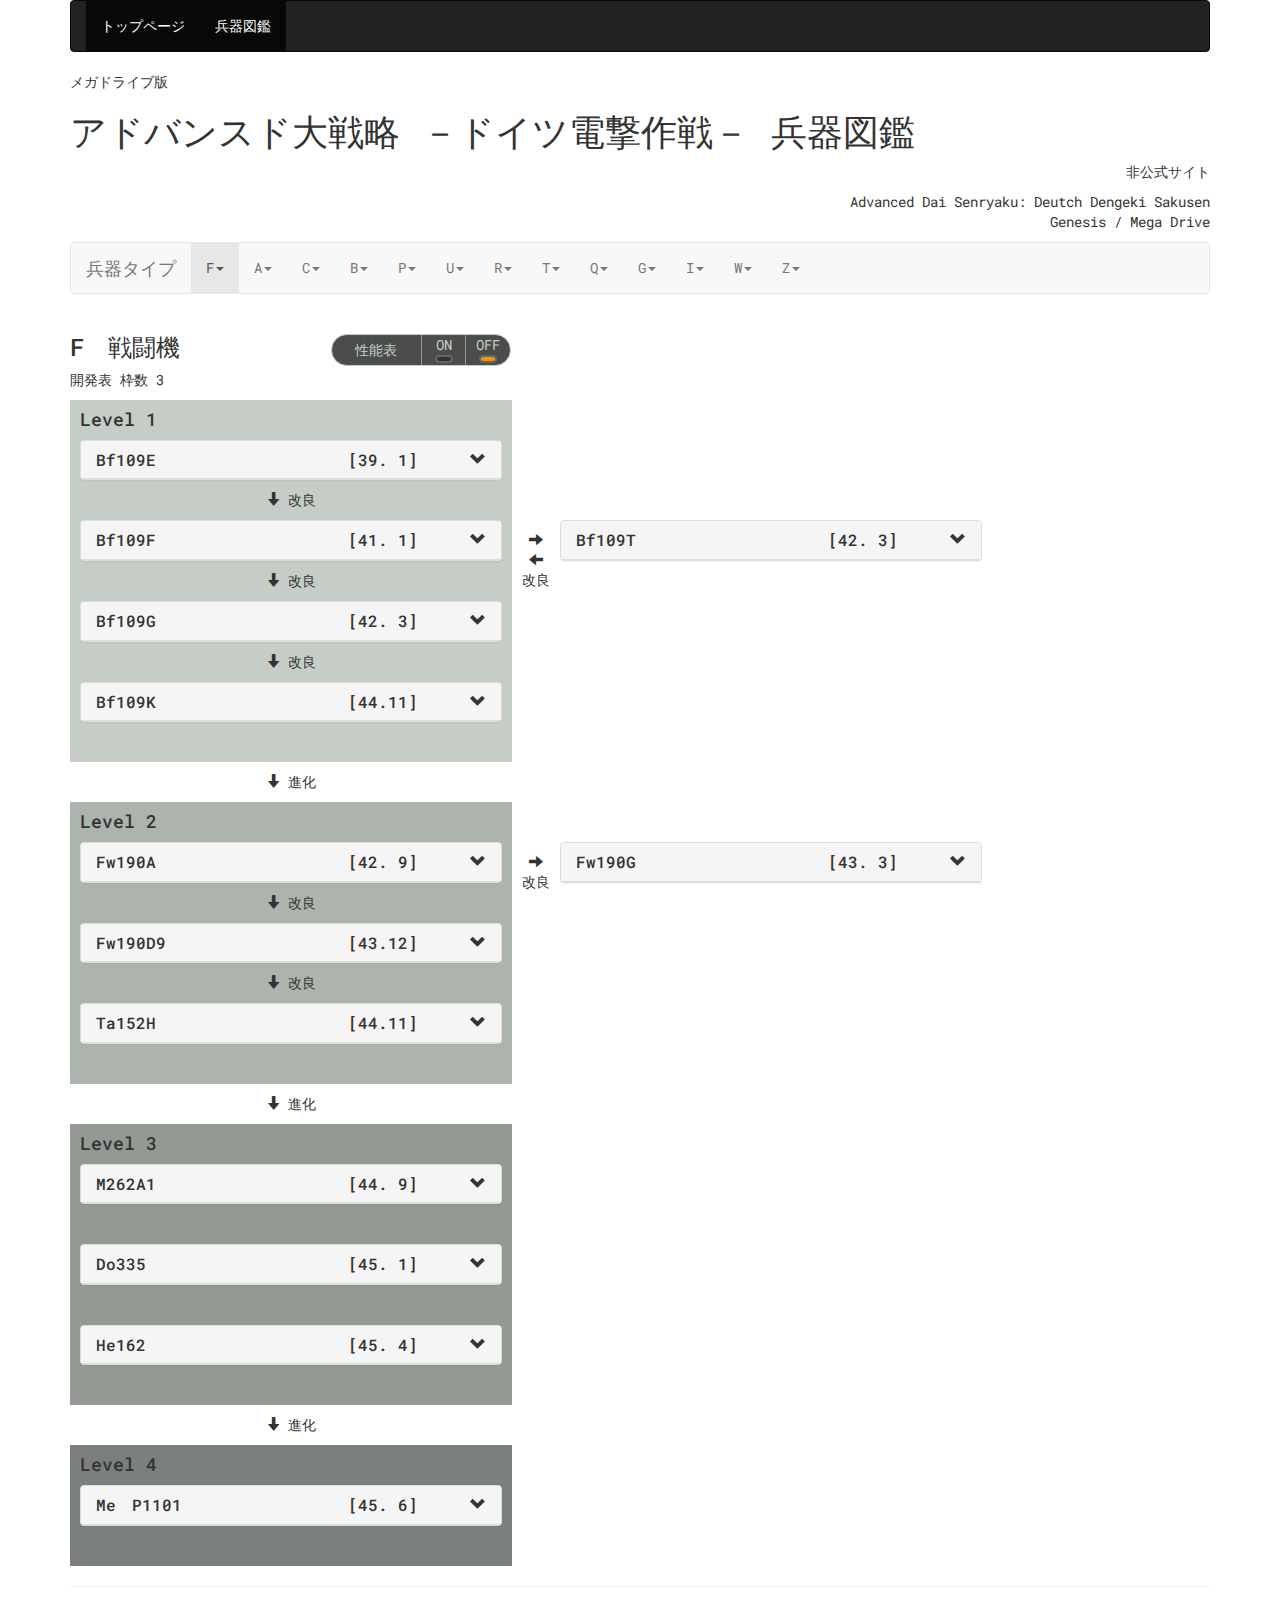
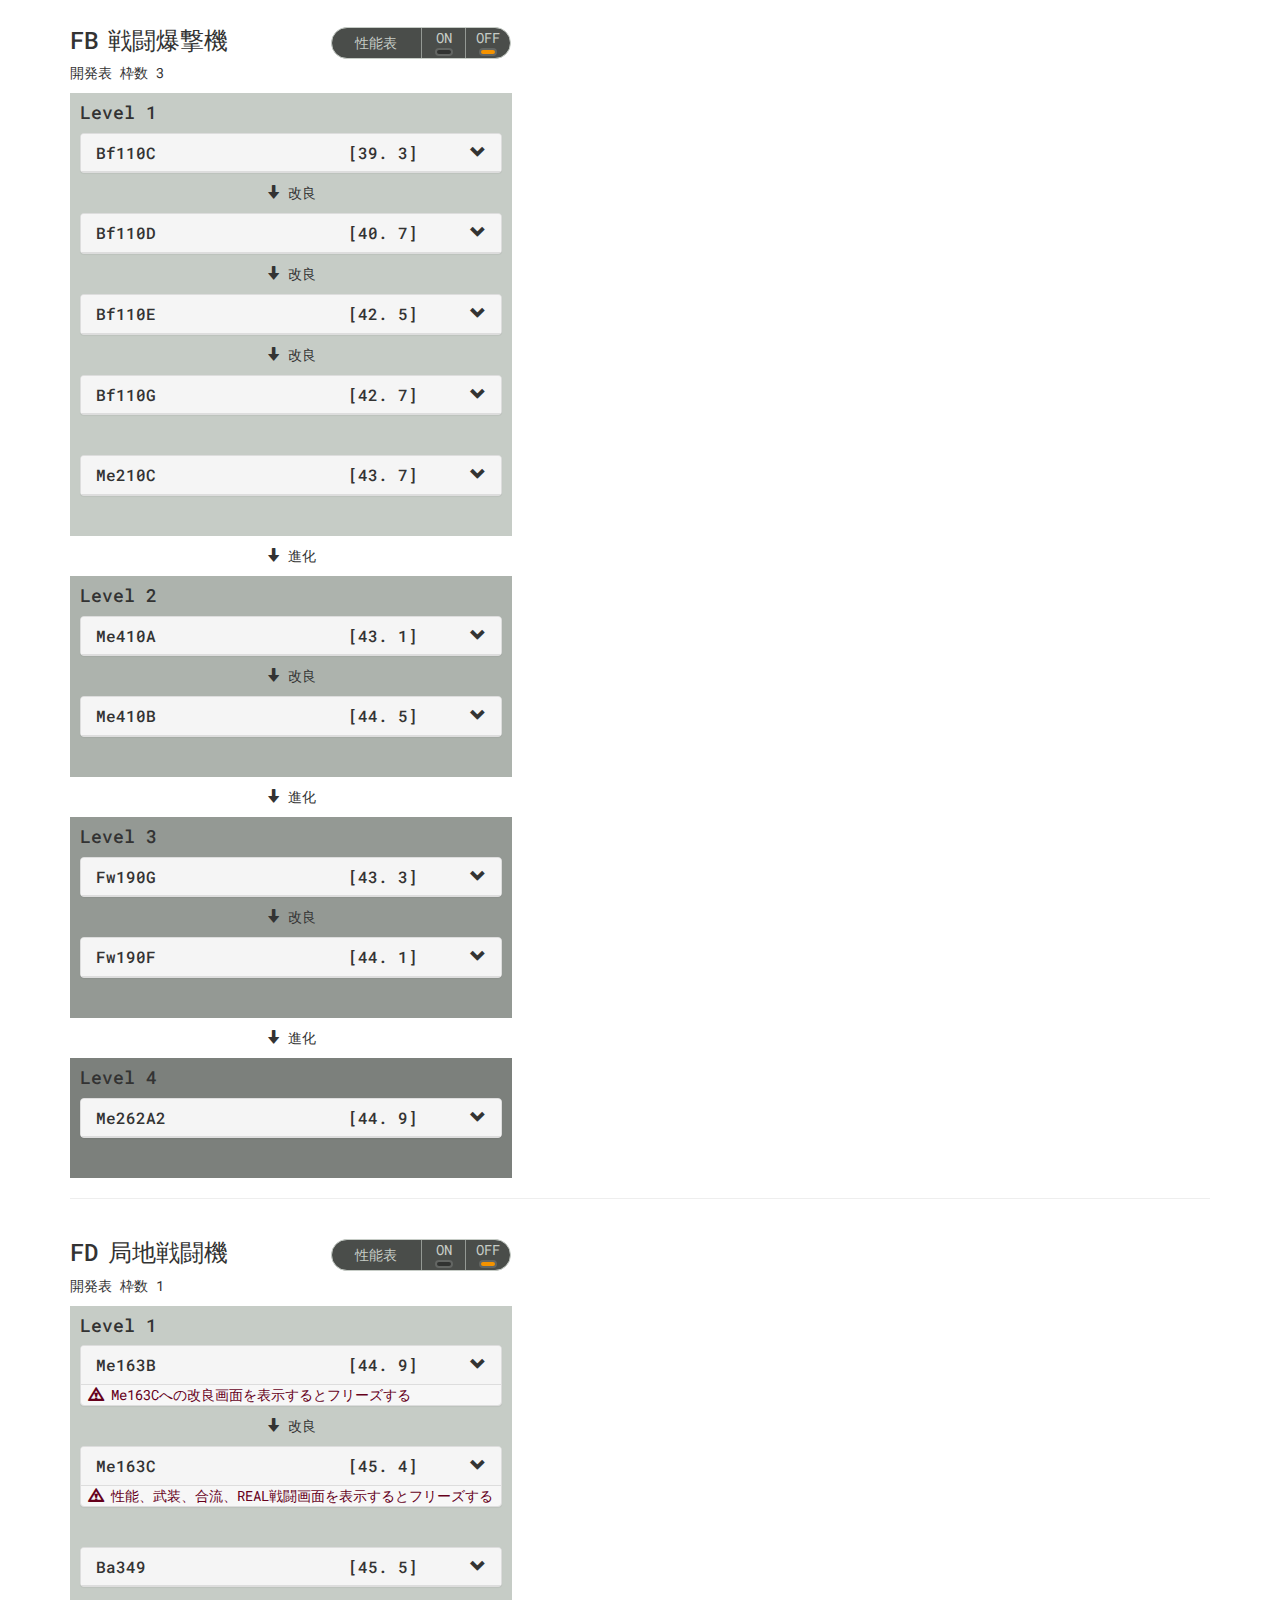
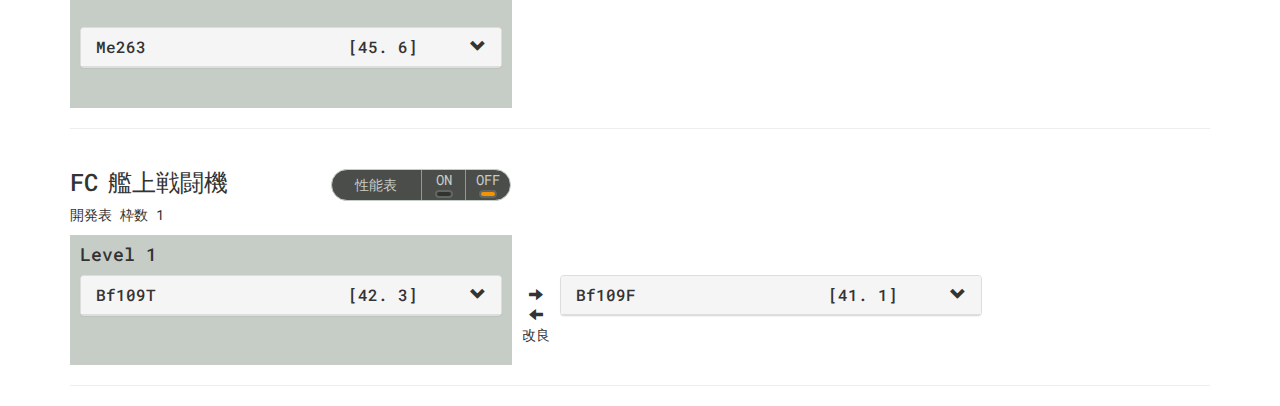
==== commit 31a4f18f: "mod" ====
--- a/index.html
+++ b/index.html
@@ -199,12 +199,7 @@
     <div  class="container">
       <div class="row">
         <main class="col-sm-12 col-md-12">
-          PzKwIB<br>
-PzKwⅠB<br>
-PzKwIID/E<br>
-PzKwⅡD/E<br>
-PzKwIIIE<br>
-PzKwⅢE<br>
+
           <!-- F  戦闘機 -->
           <section id="F">
             <div class="weapon-tyoe-title-box">
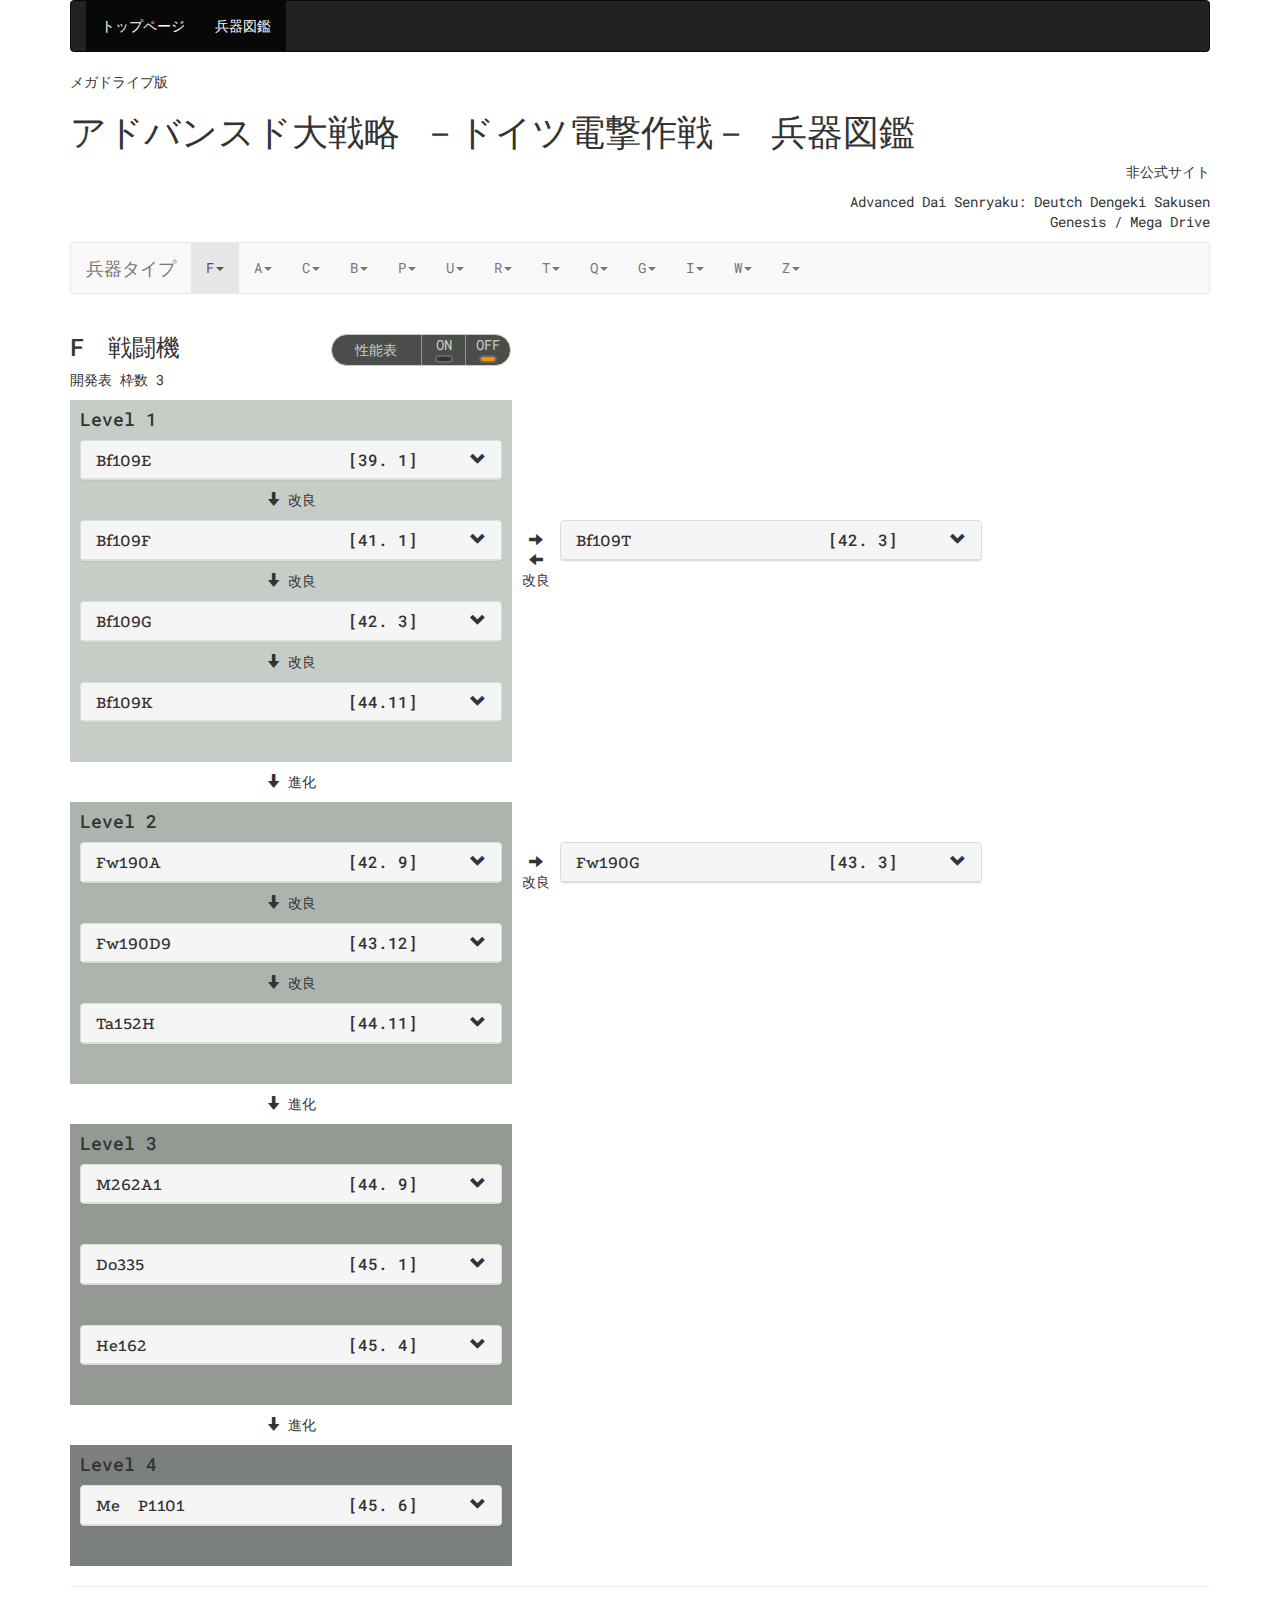
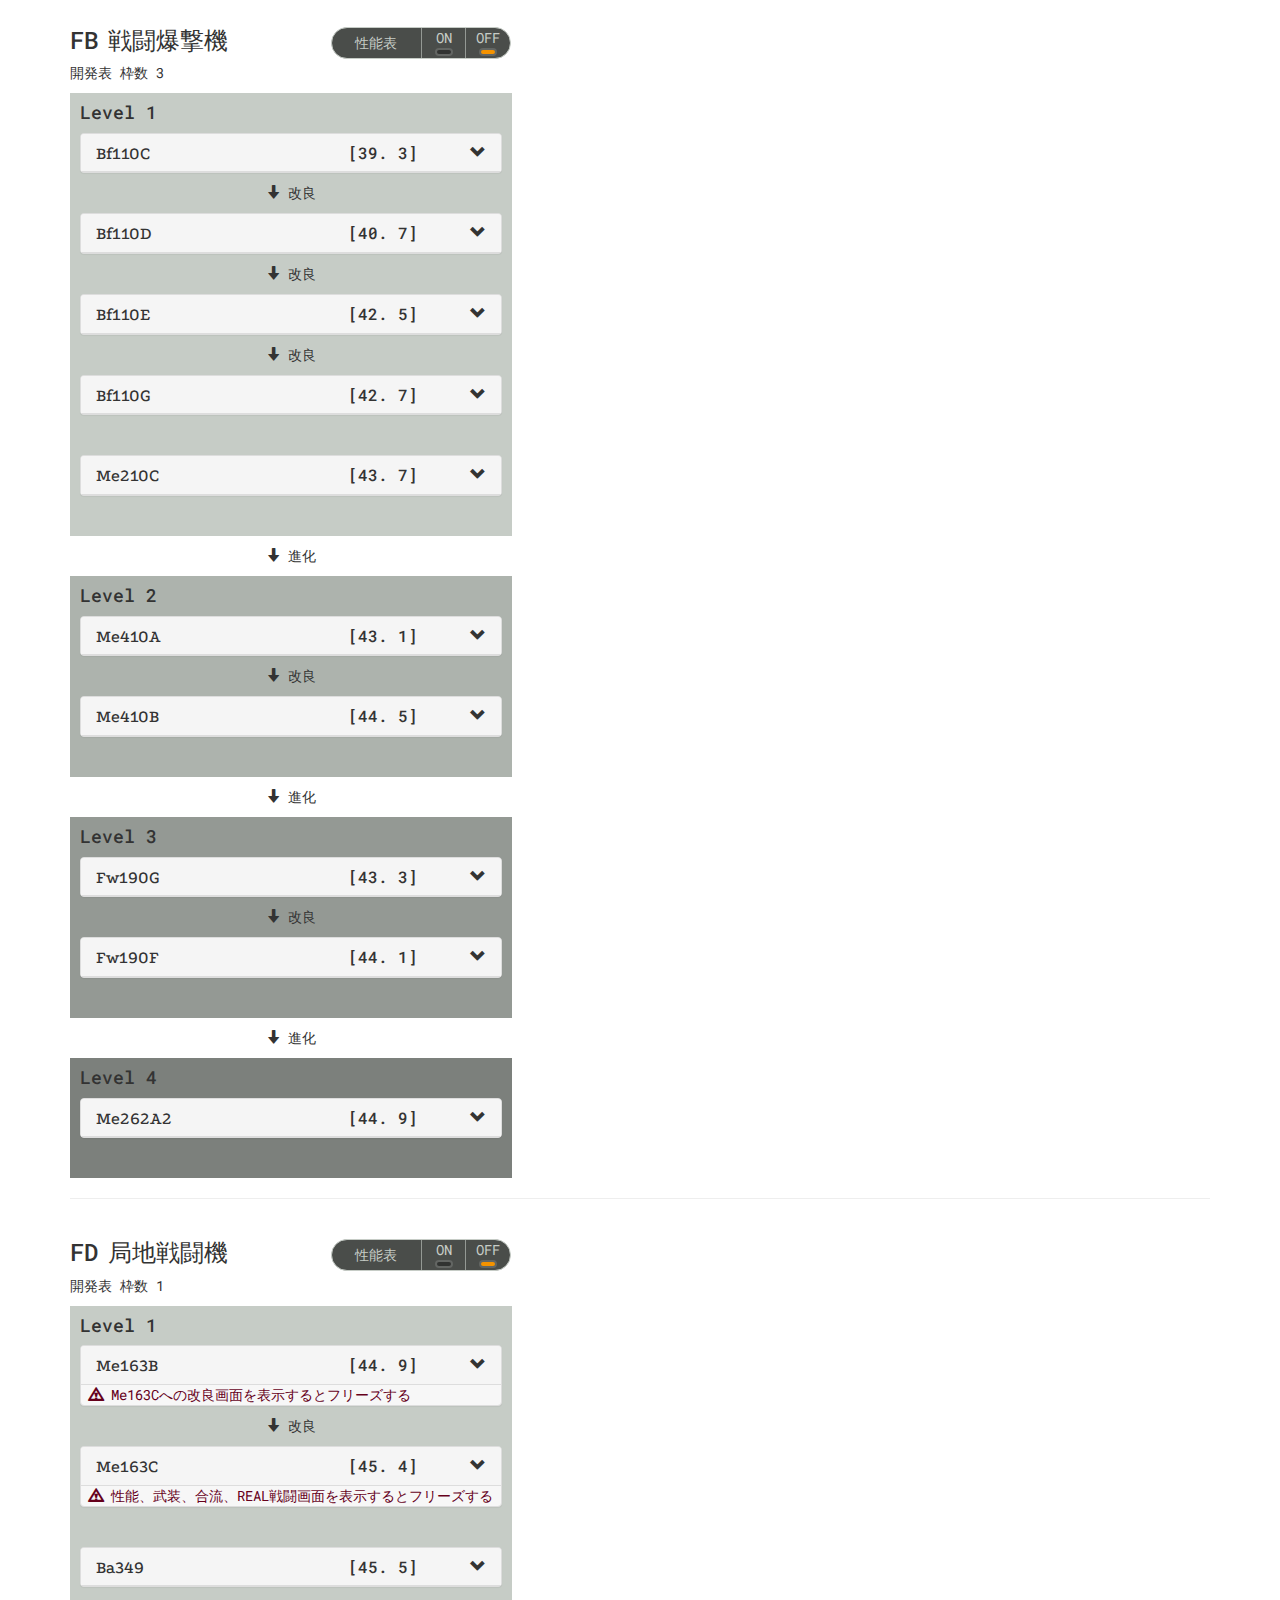
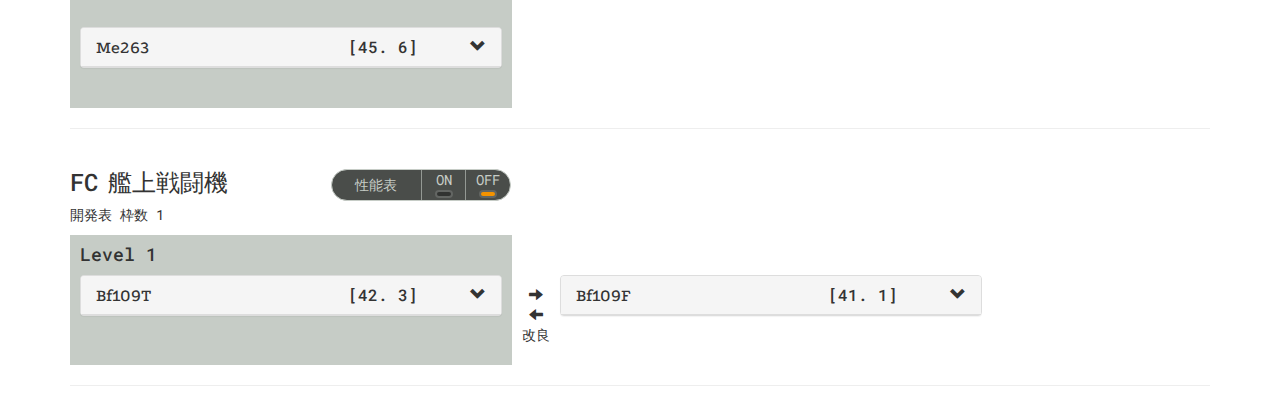
==== commit f2c70806: "mod font" ====
--- a/index.html
+++ b/index.html
@@ -21,7 +21,7 @@
     <![endif]-->
 
     <!-- Google Fonts -->
-    <link href='https://fonts.googleapis.com/css?family=Roboto+Mono' rel='stylesheet' type='text/css'>
+    <link href="https://fonts.googleapis.com/css?family=Roboto+Mono|Podkova" rel="stylesheet">
 
     <link rel="stylesheet" href="css/stylesheet.css">
   </head>
--- a/css/stylesheet.css
+++ b/css/stylesheet.css
@@ -163,8 +163,8 @@
 
 /* ユニット名 */
 .unit-name {
-  font-family: 'Roboto Mono', Consolas, 'Courier New', Courier, Monaco, monospace;
-  /*font-family: 'Roboto Mono', Avenir, "Open Sans" , "Helvetica Neue" , Helvetica , Arial , Verdana , Roboto , "游ゴシック" , "Yu Gothic" , "游ゴシック体" , "YuGothic" , "ヒラギノ角ゴ Pro W3" , "Hiragino Kaku Gothic Pro" , "Meiryo UI" , "メイリオ" , Meiryo , "ＭＳ Ｐゴシック" , "MS PGothic" , sans-serif;*/
+  font-family: 'Podkova', Avenir, "Open Sans" , "Helvetica Neue" , Helvetica , Arial , Verdana , Roboto , "游ゴシック" , "Yu Gothic" , "游ゴシック体" , "YuGothic" , "ヒラギノ角ゴ Pro W3" , "Hiragino Kaku Gothic Pro" , "Meiryo UI" , "メイリオ" , Meiryo , "ＭＳ Ｐゴシック" , "MS PGothic" , sans-serif;
+  font-size: 110%;
   width: 200px;
   text-align: left;
   float: left;
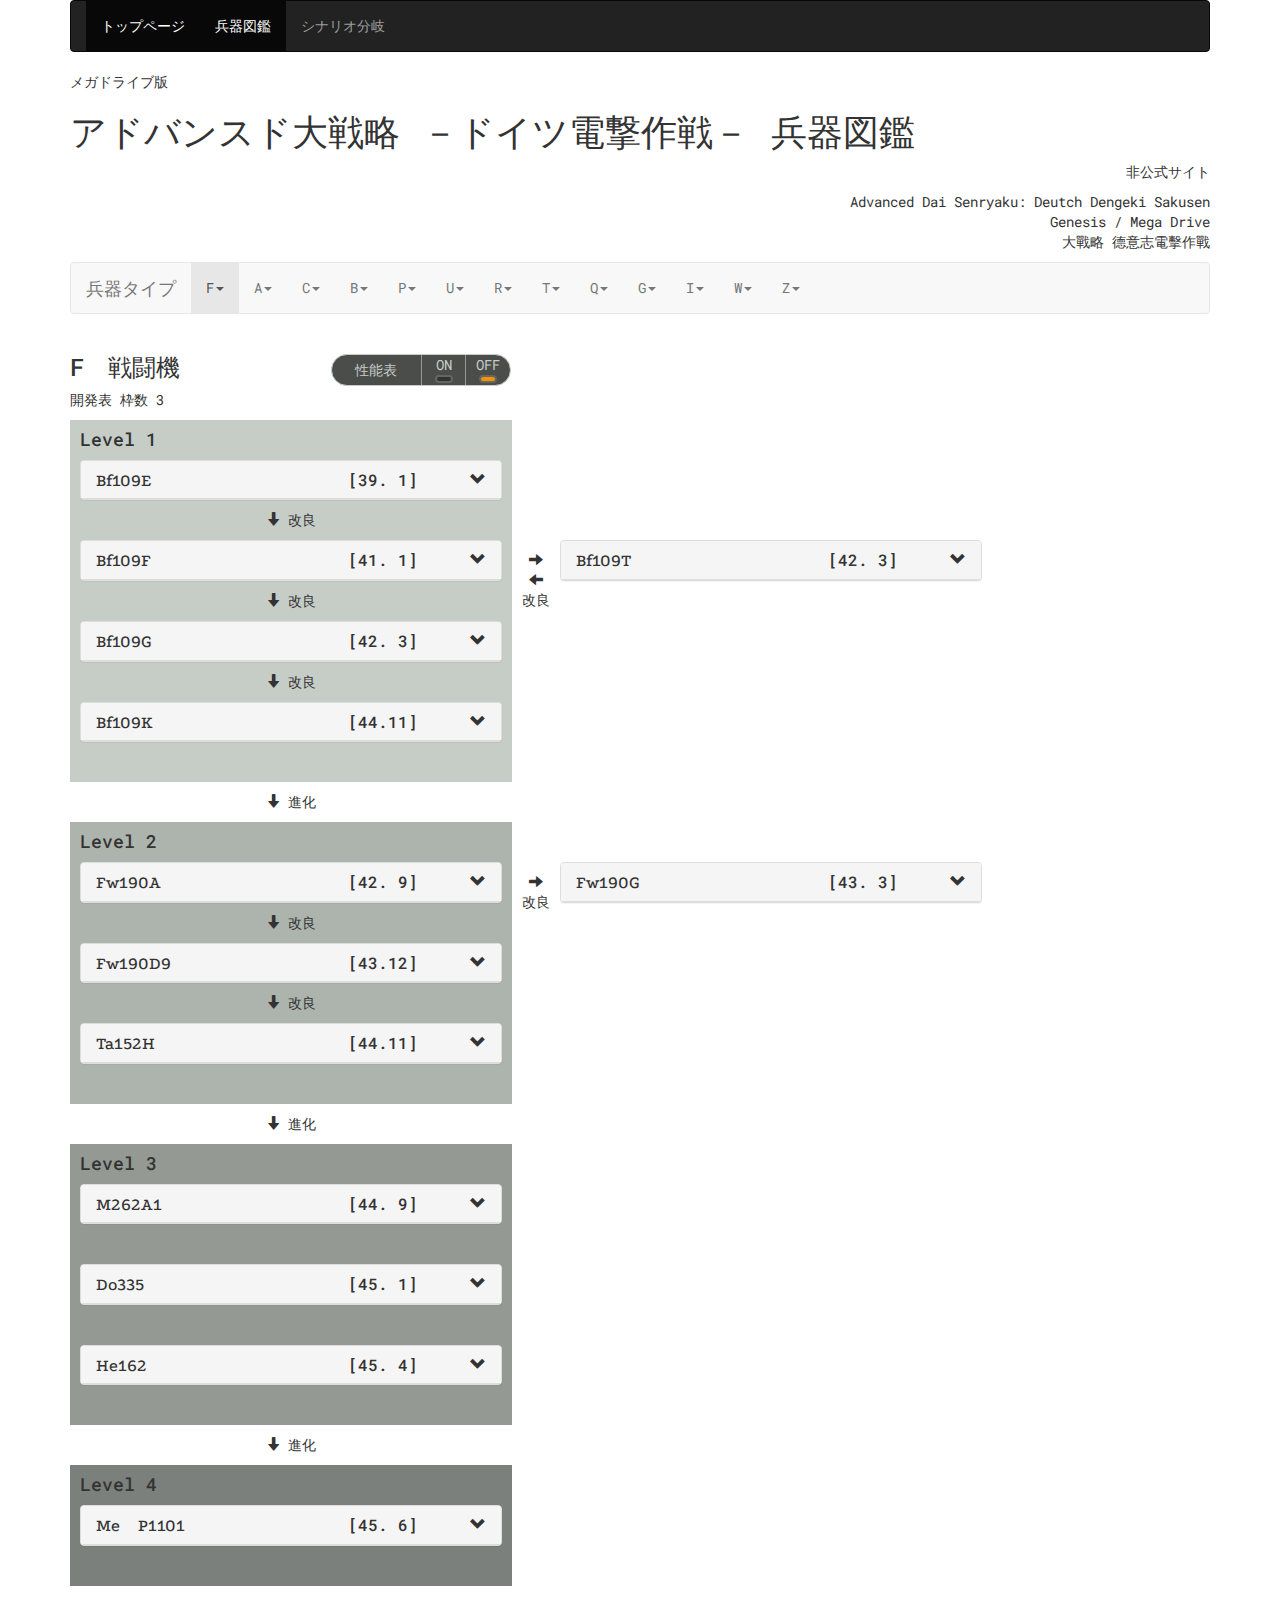
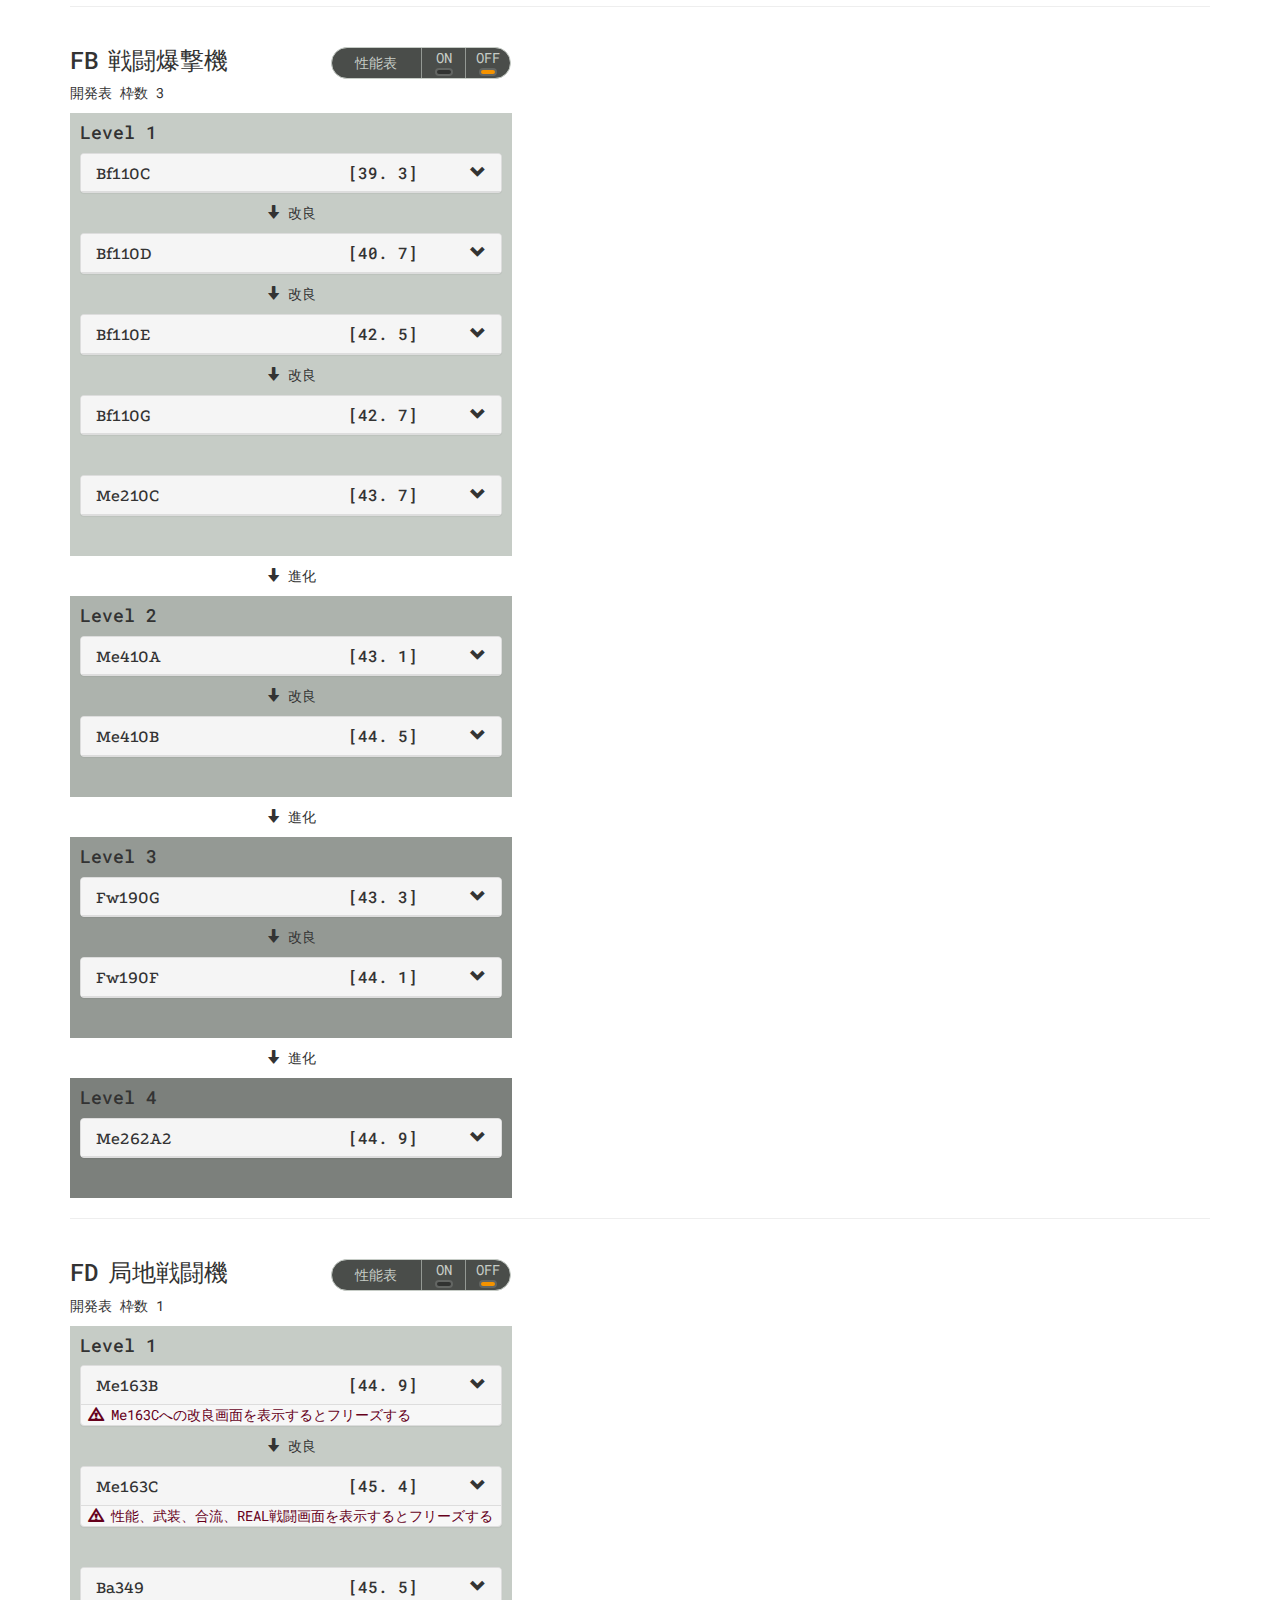
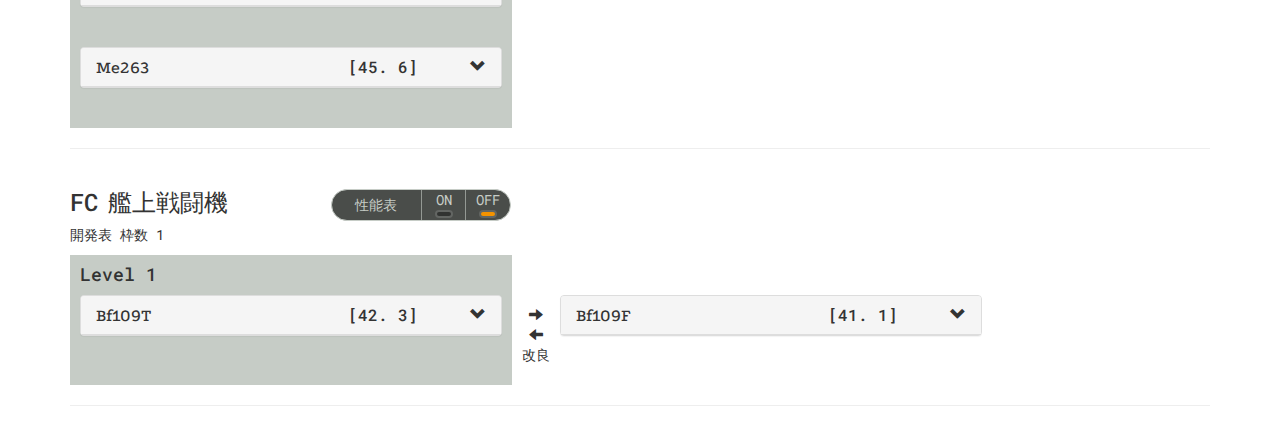
==== commit d3a609ab: "add scenario" ====
--- a/index.html
+++ b/index.html
@@ -41,6 +41,7 @@
           <ul class="nav navbar-nav">
             <li class="active"><a href="#">トップページ</a></li>
             <li class="active"><a href="#">兵器図鑑</a></li>
+            <li><a href="./scenario.html">シナリオ分岐</a></li>
           </ul>
         </div>
       </nav>
@@ -49,7 +50,8 @@
       <h1>アドバンスド大戦略&nbsp;－ドイツ電撃作戦－&nbsp;兵器図鑑</h1>
       <p class="right">非公式サイト</p>
       <p class="right">Advanced Dai Senryaku: Deutch Dengeki Sakusen<br>
-      Genesis / Mega Drive</p>
+      Genesis / Mega Drive<br>
+      大戰略 德意志電擊作戰</p>
       <nav class="navbar navbar-default">
       <!-- <nav class="navbar navbar-inverse"> -->
         <div class="navbar-header">
--- a/css/stylesheet.css
+++ b/css/stylesheet.css
@@ -363,3 +363,6 @@
   text-decoration: none;
   opacity: 0.4;
 }
+.scenario-bgcolor {
+  background-color: #4A4D4A;
+}
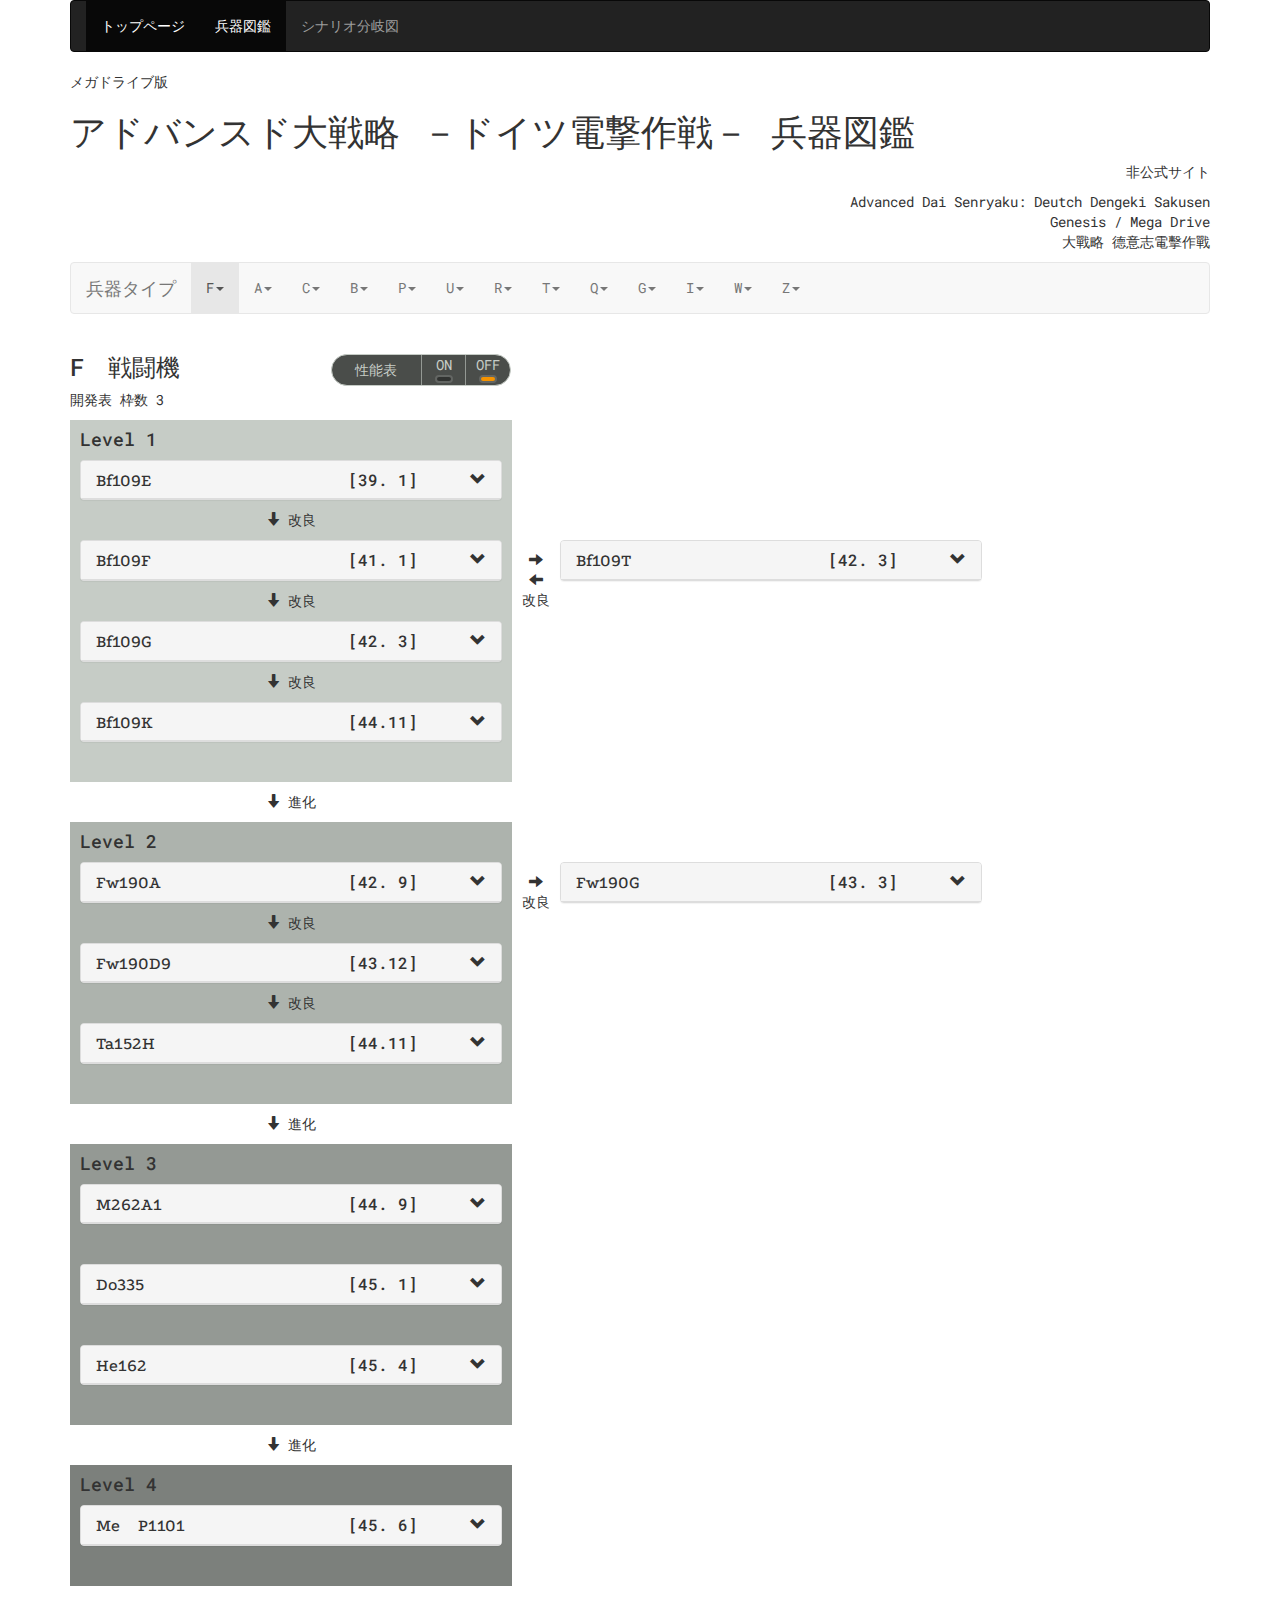
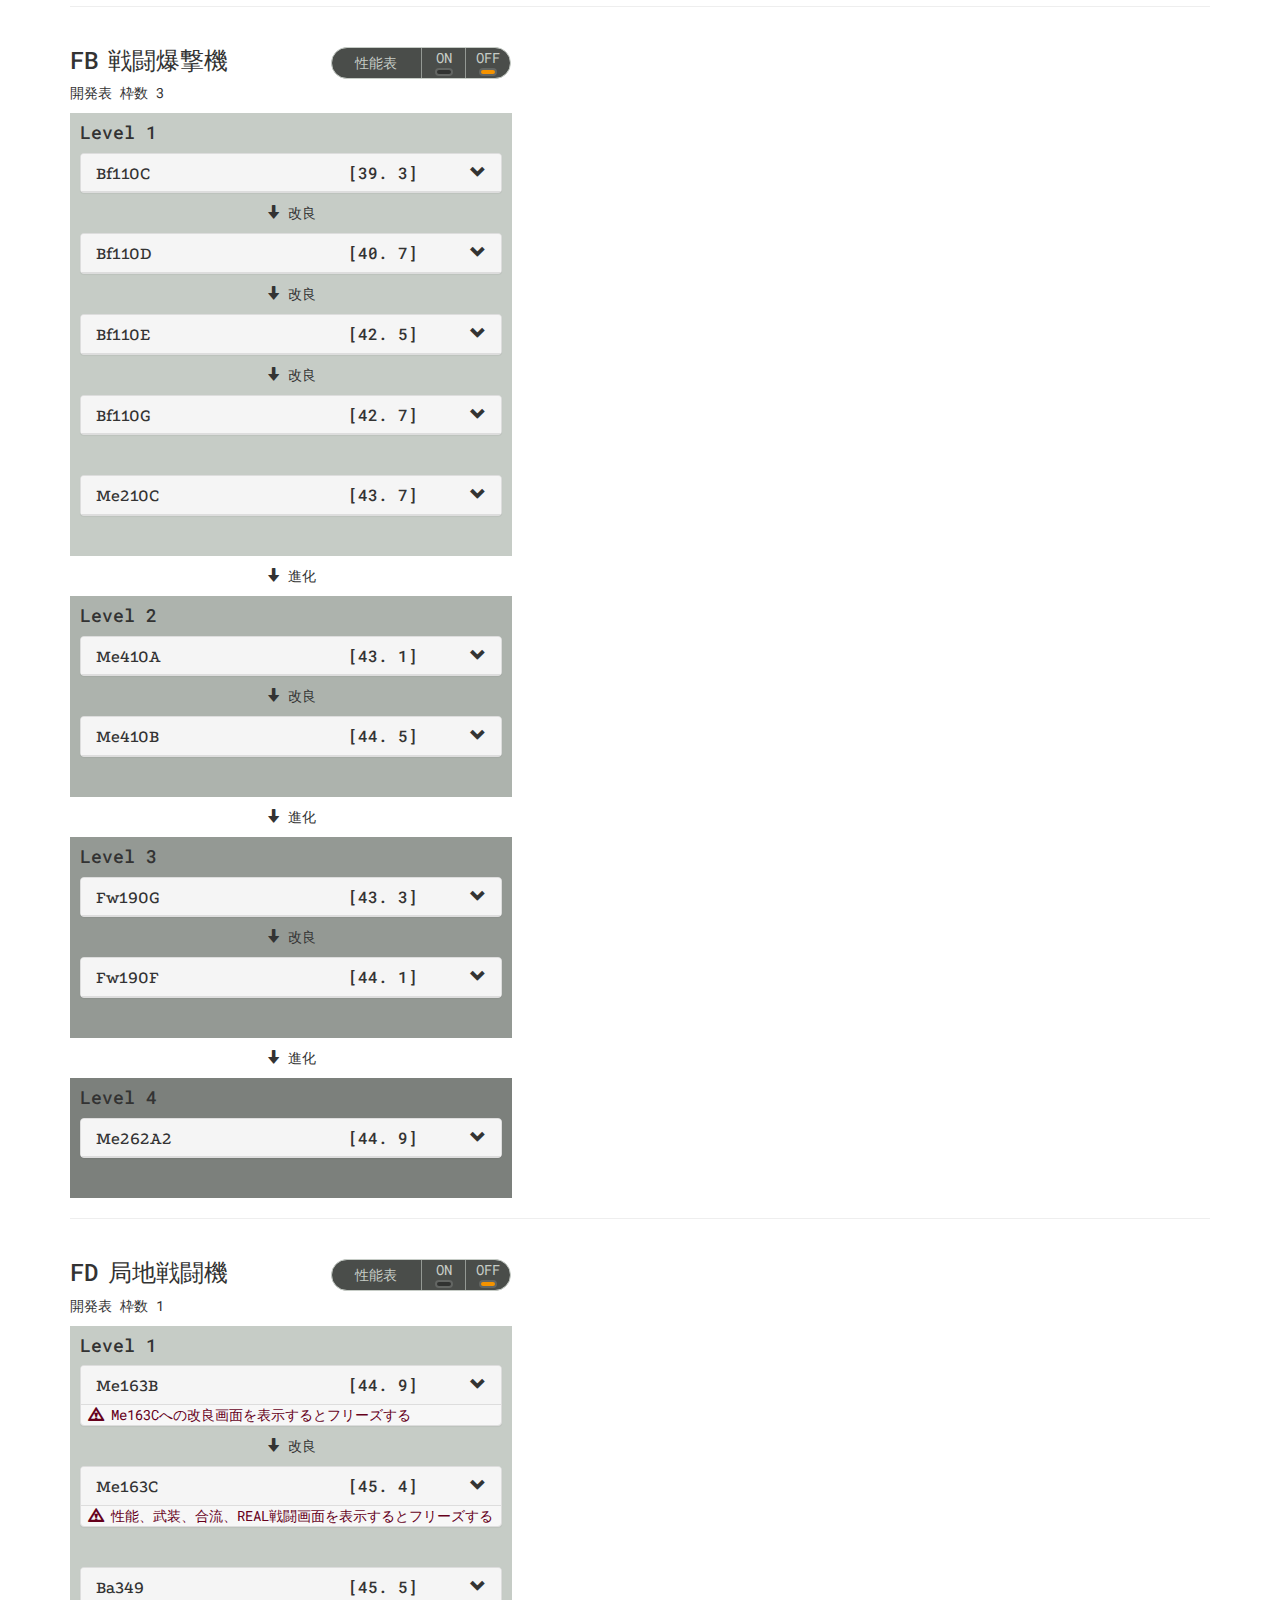
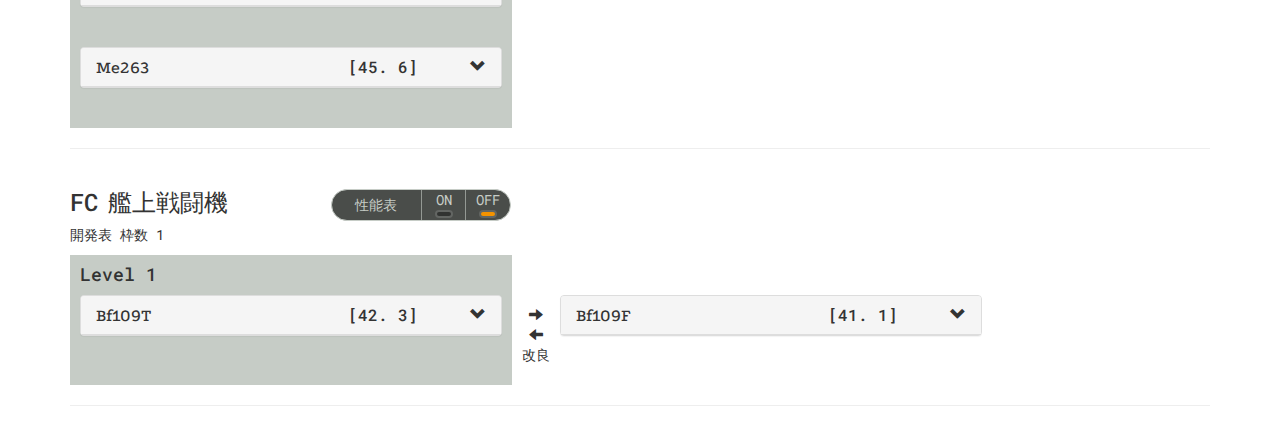
==== commit 893cb8b6: "mod scenario" ====
--- a/index.html
+++ b/index.html
@@ -41,7 +41,7 @@
           <ul class="nav navbar-nav">
             <li class="active"><a href="#">トップページ</a></li>
             <li class="active"><a href="#">兵器図鑑</a></li>
-            <li><a href="./scenario.html">シナリオ分岐</a></li>
+            <li><a href="./scenario.html">シナリオ分岐図</a></li>
           </ul>
         </div>
       </nav>
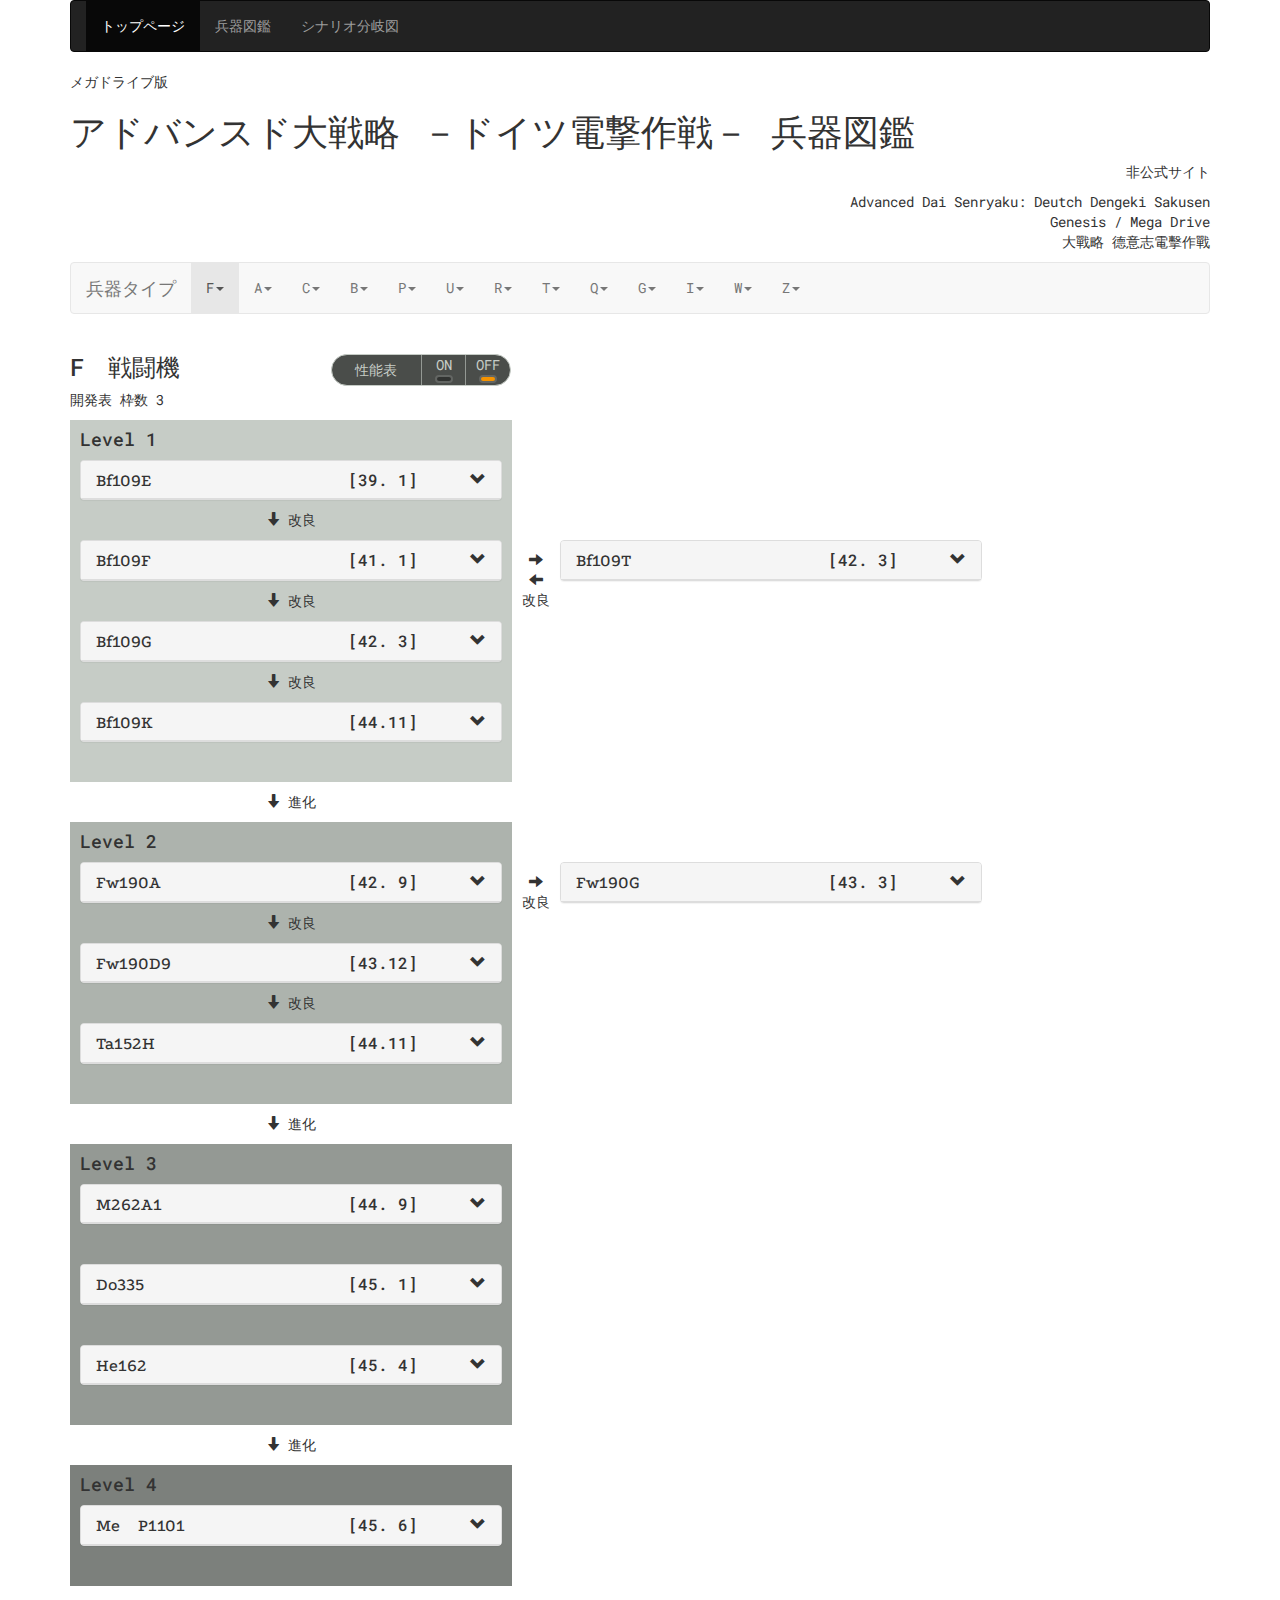
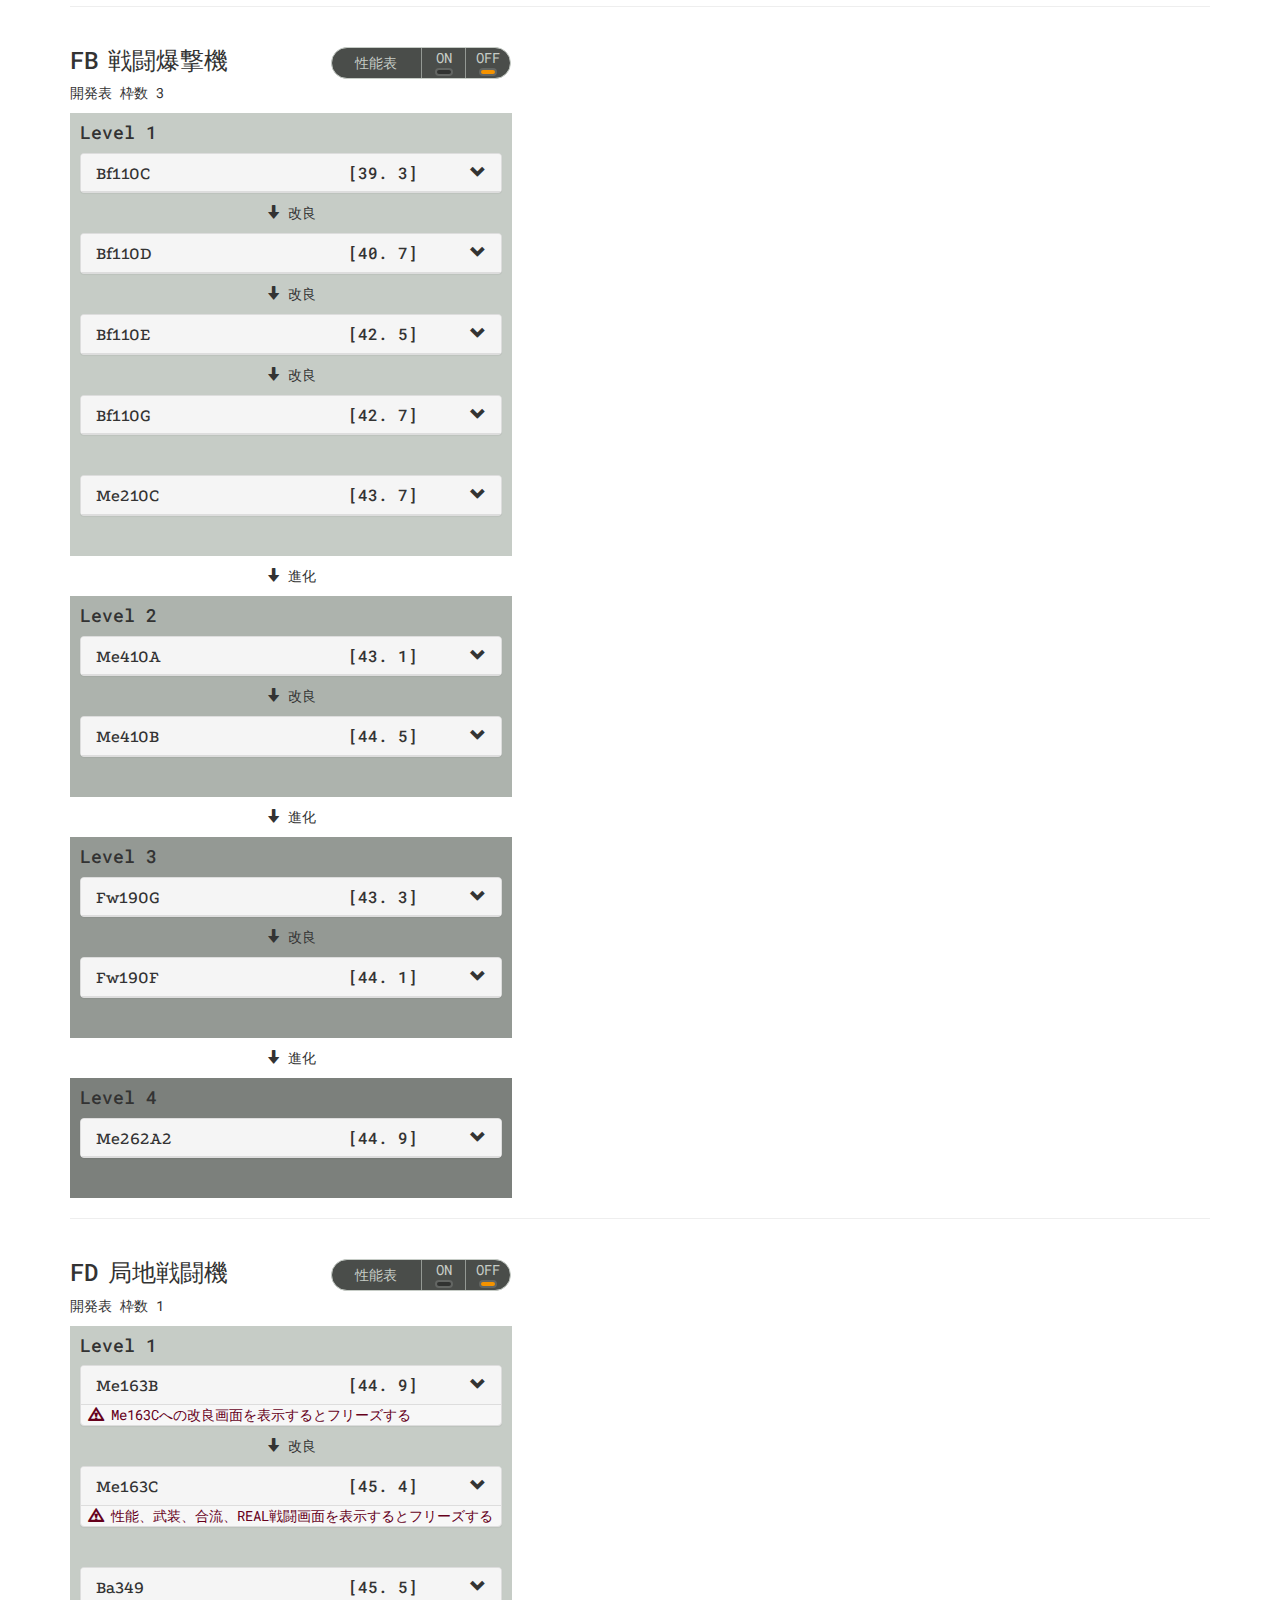
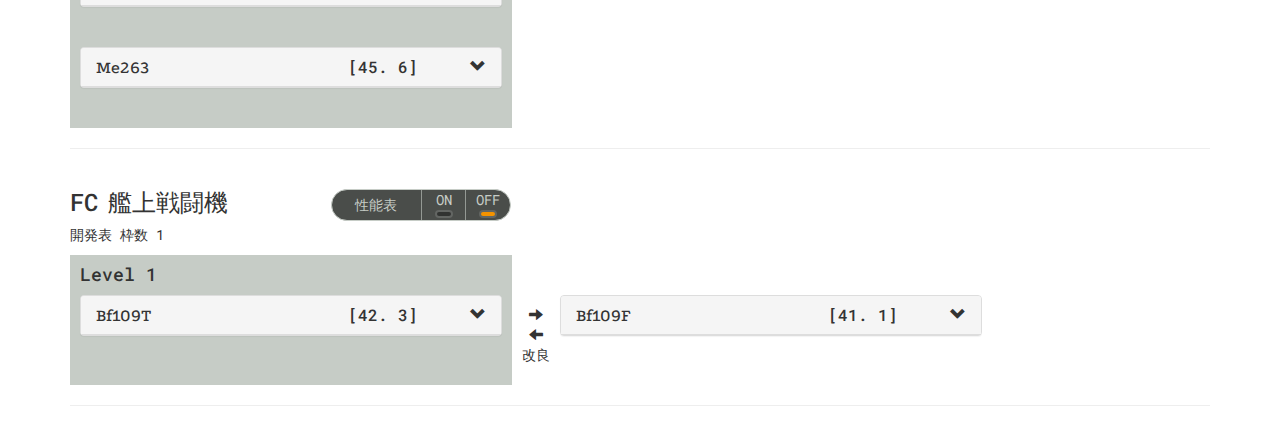
==== commit 898f86aa: "mod scenario" ====
--- a/index.html
+++ b/index.html
@@ -40,7 +40,7 @@
         <div id="maingnavi" class="collapse navbar-collapse">
           <ul class="nav navbar-nav">
             <li class="active"><a href="#">トップページ</a></li>
-            <li class="active"><a href="#">兵器図鑑</a></li>
+            <li><a href="#gnavi">兵器図鑑</a></li>
             <li><a href="./scenario.html">シナリオ分岐図</a></li>
           </ul>
         </div>
--- a/css/stylesheet.css
+++ b/css/stylesheet.css
@@ -365,4 +365,5 @@
 }
 .scenario-bgcolor {
   background-color: #4A4D4A;
-}
+  color: #c6ccc6;
+}
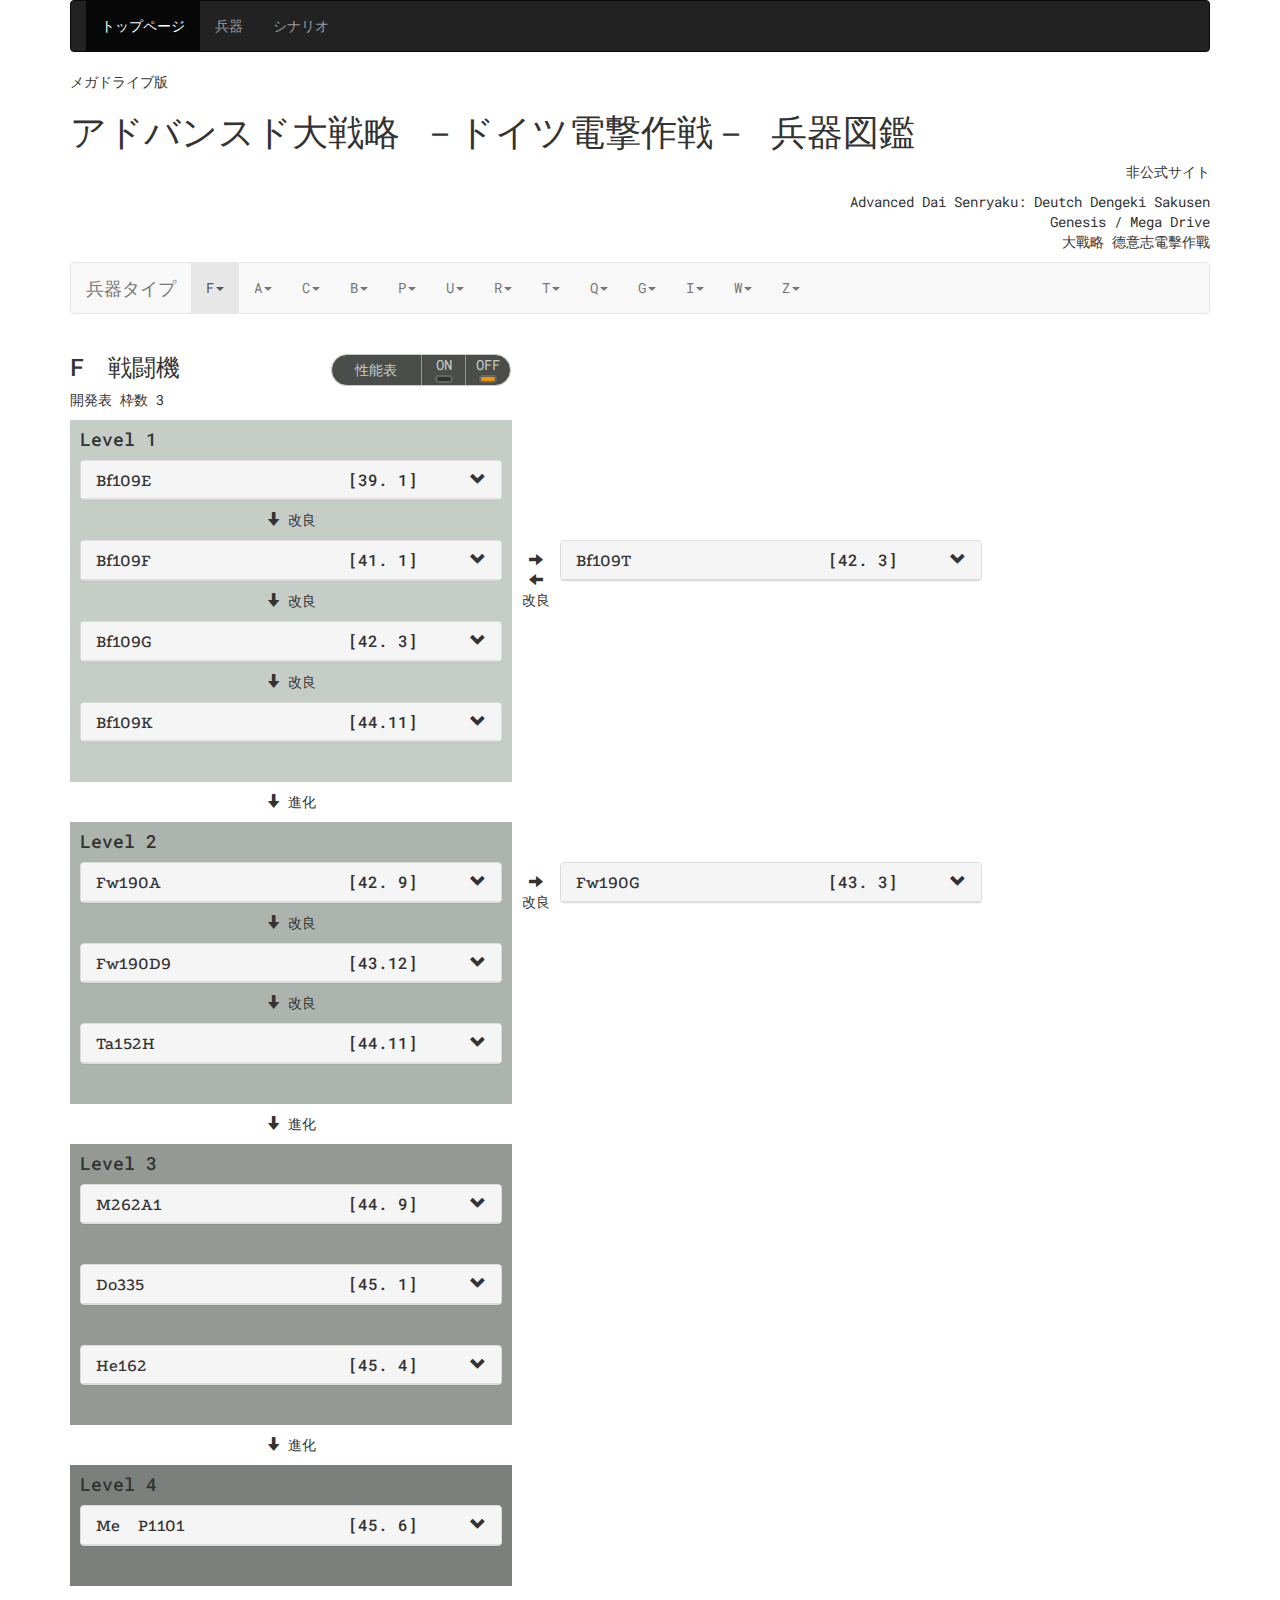
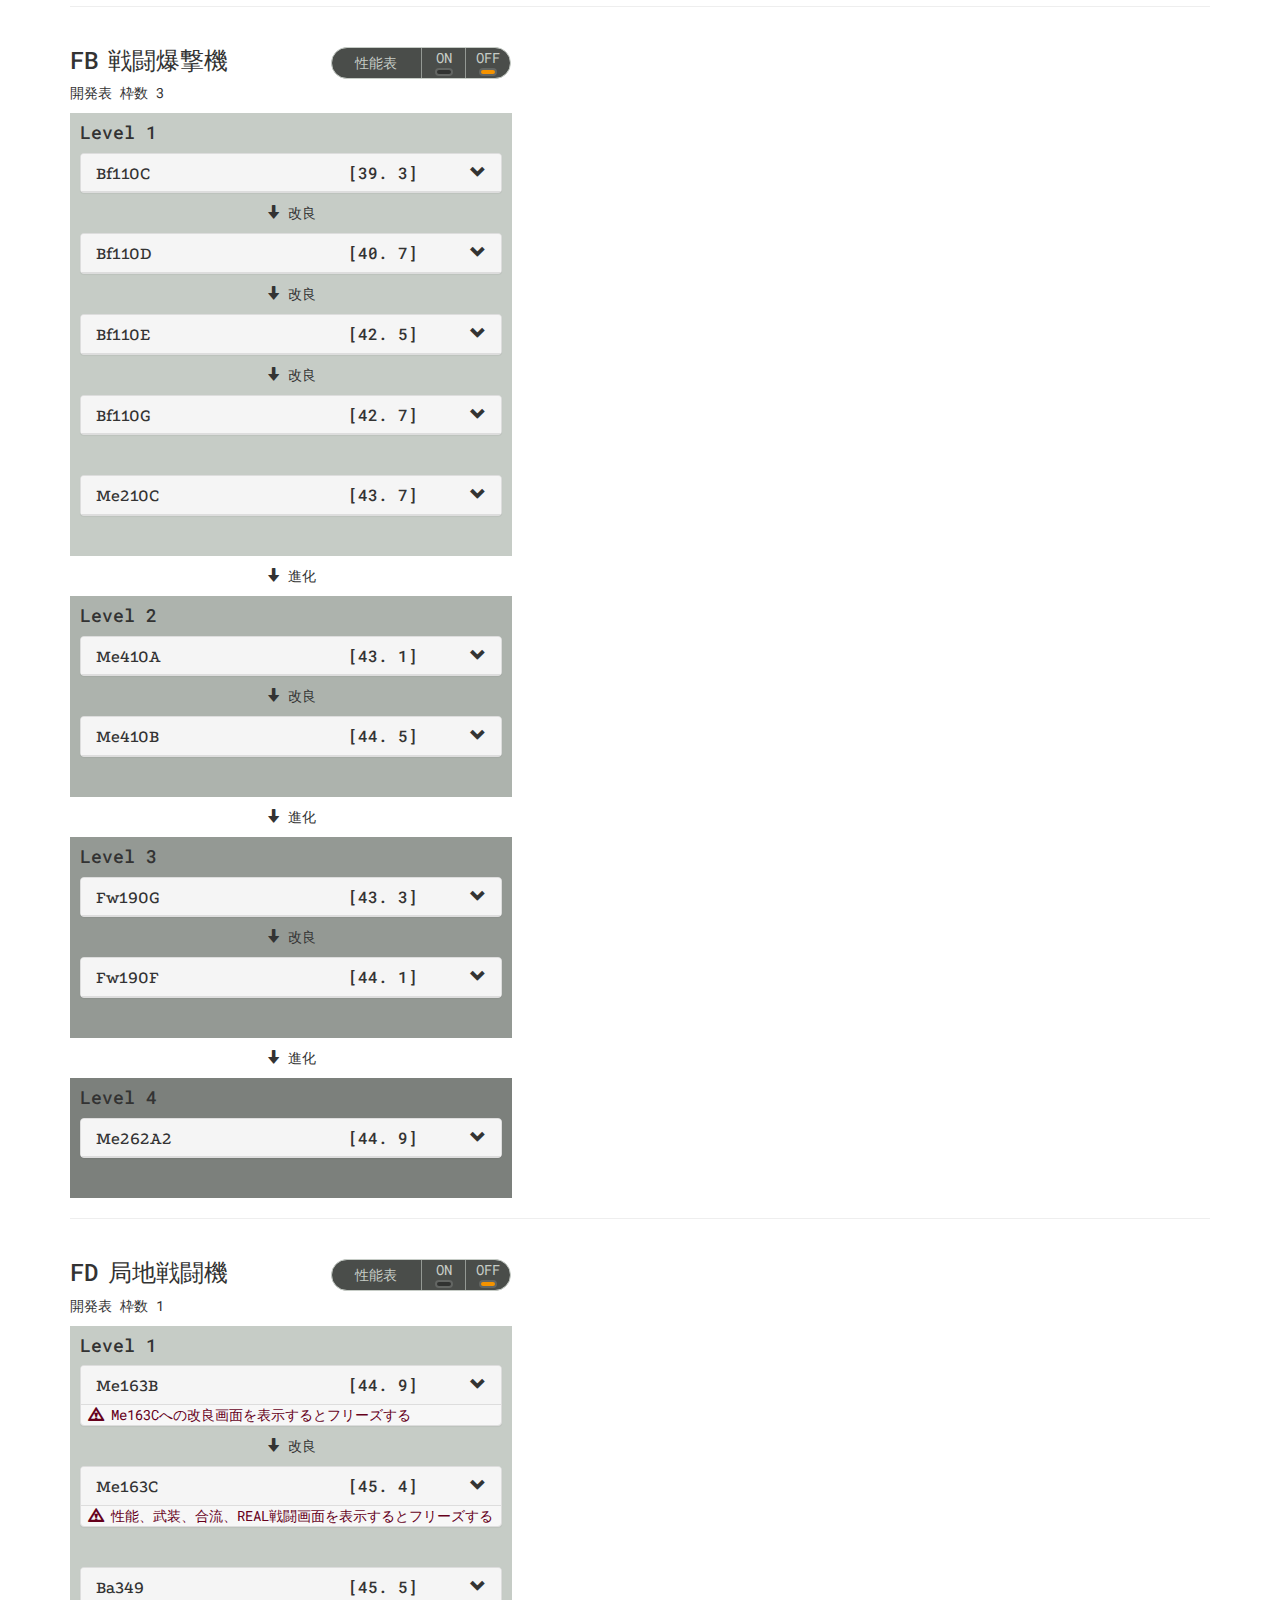
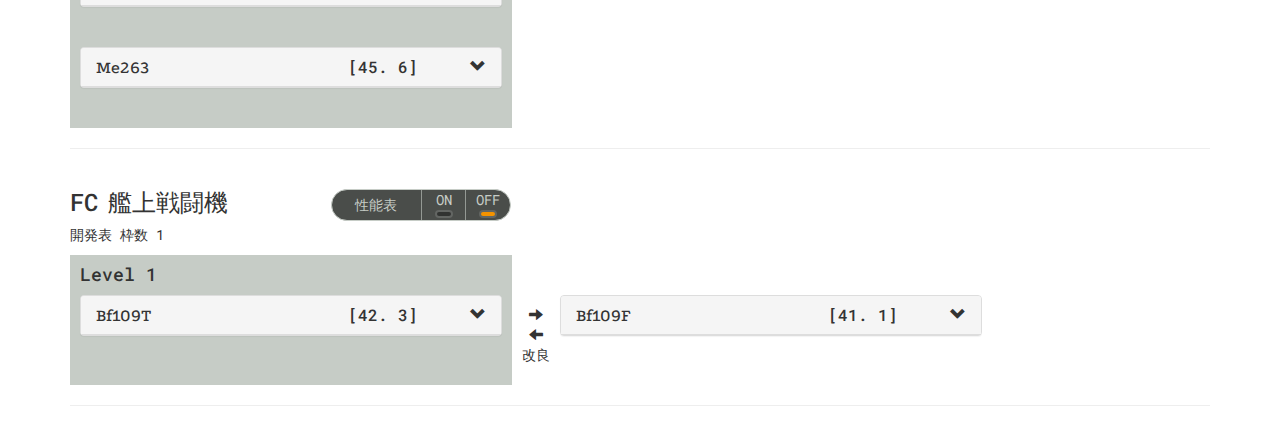
==== commit 9c9d5007: "add analyticstracking.php" ====
--- a/index.html
+++ b/index.html
@@ -26,6 +26,7 @@
     <link rel="stylesheet" href="css/stylesheet.css">
   </head>
   <body>
+    <?php include_once("analyticstracking.php") ?>
     <header id="header" class="container">
 
       <nav class="navbar navbar-inverse">
@@ -40,8 +41,8 @@
         <div id="maingnavi" class="collapse navbar-collapse">
           <ul class="nav navbar-nav">
             <li class="active"><a href="#">トップページ</a></li>
-            <li><a href="#gnavi">兵器図鑑</a></li>
-            <li><a href="./scenario.html">シナリオ分岐図</a></li>
+            <li><a href="#gnavi">兵器</a></li>
+            <li><a href="./scenario.html">シナリオ</a></li>
           </ul>
         </div>
       </nav>
--- a/css/stylesheet.css
+++ b/css/stylesheet.css
@@ -367,3 +367,14 @@
   background-color: #4A4D4A;
   color: #c6ccc6;
 }
+.land-table {
+  background-color: #4A4D4A;
+}
+.move-type {
+  width: 44px;
+  background-color: #4A4D4A;
+}
+.move-cost {
+  width: 14px;
+  background-color: #4A4D4A;
+}
